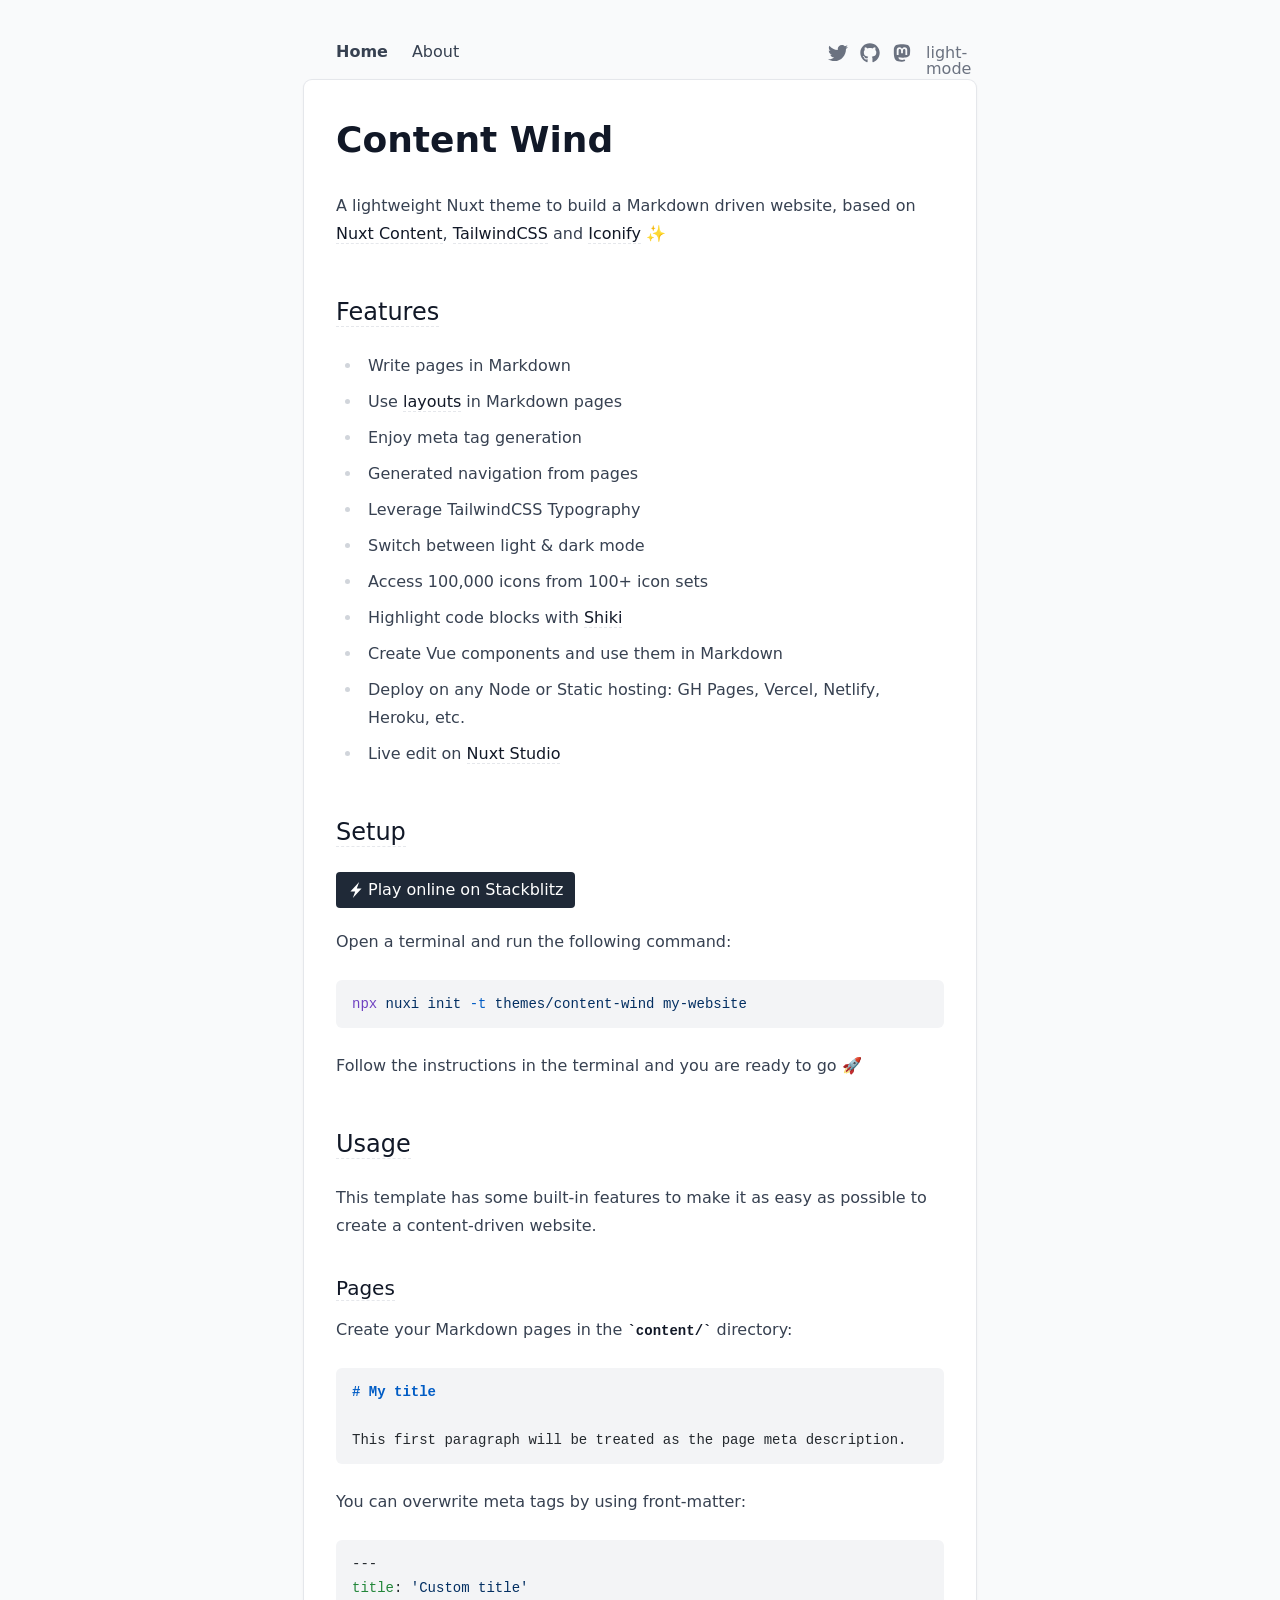
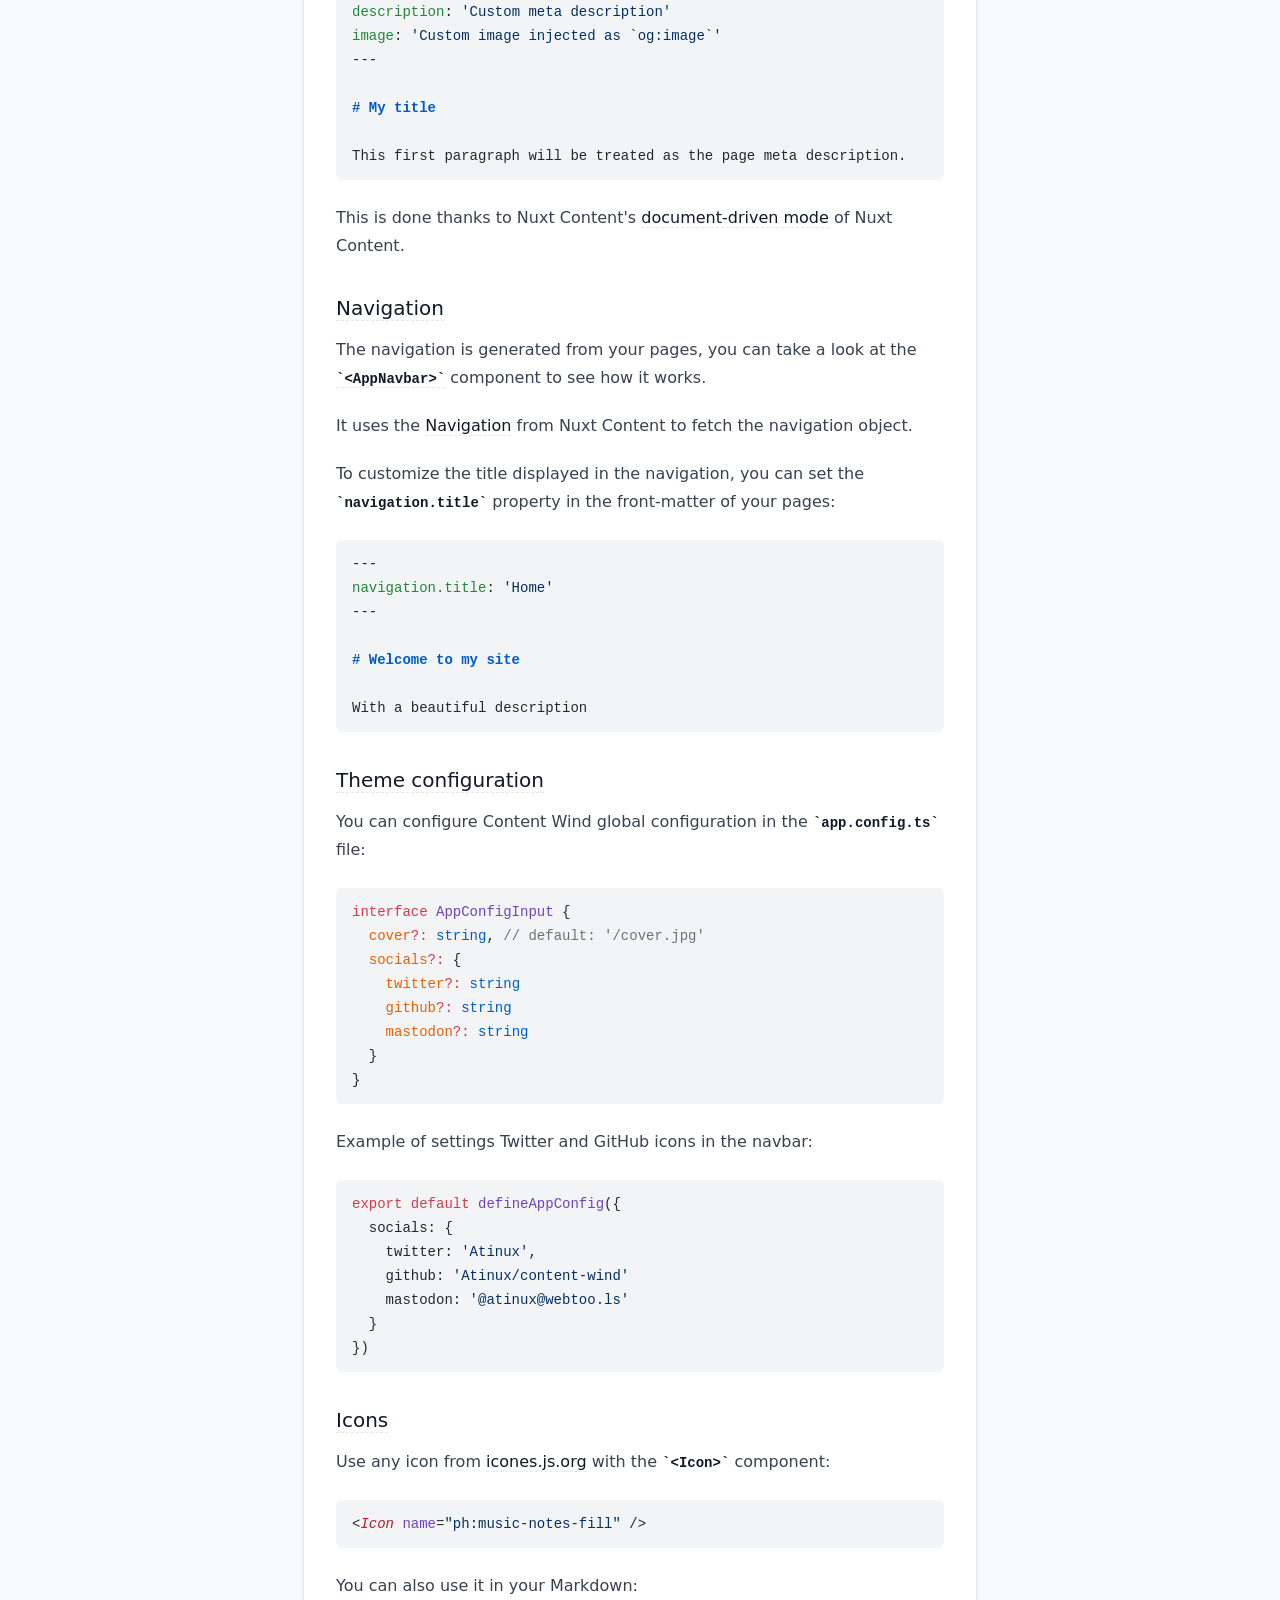
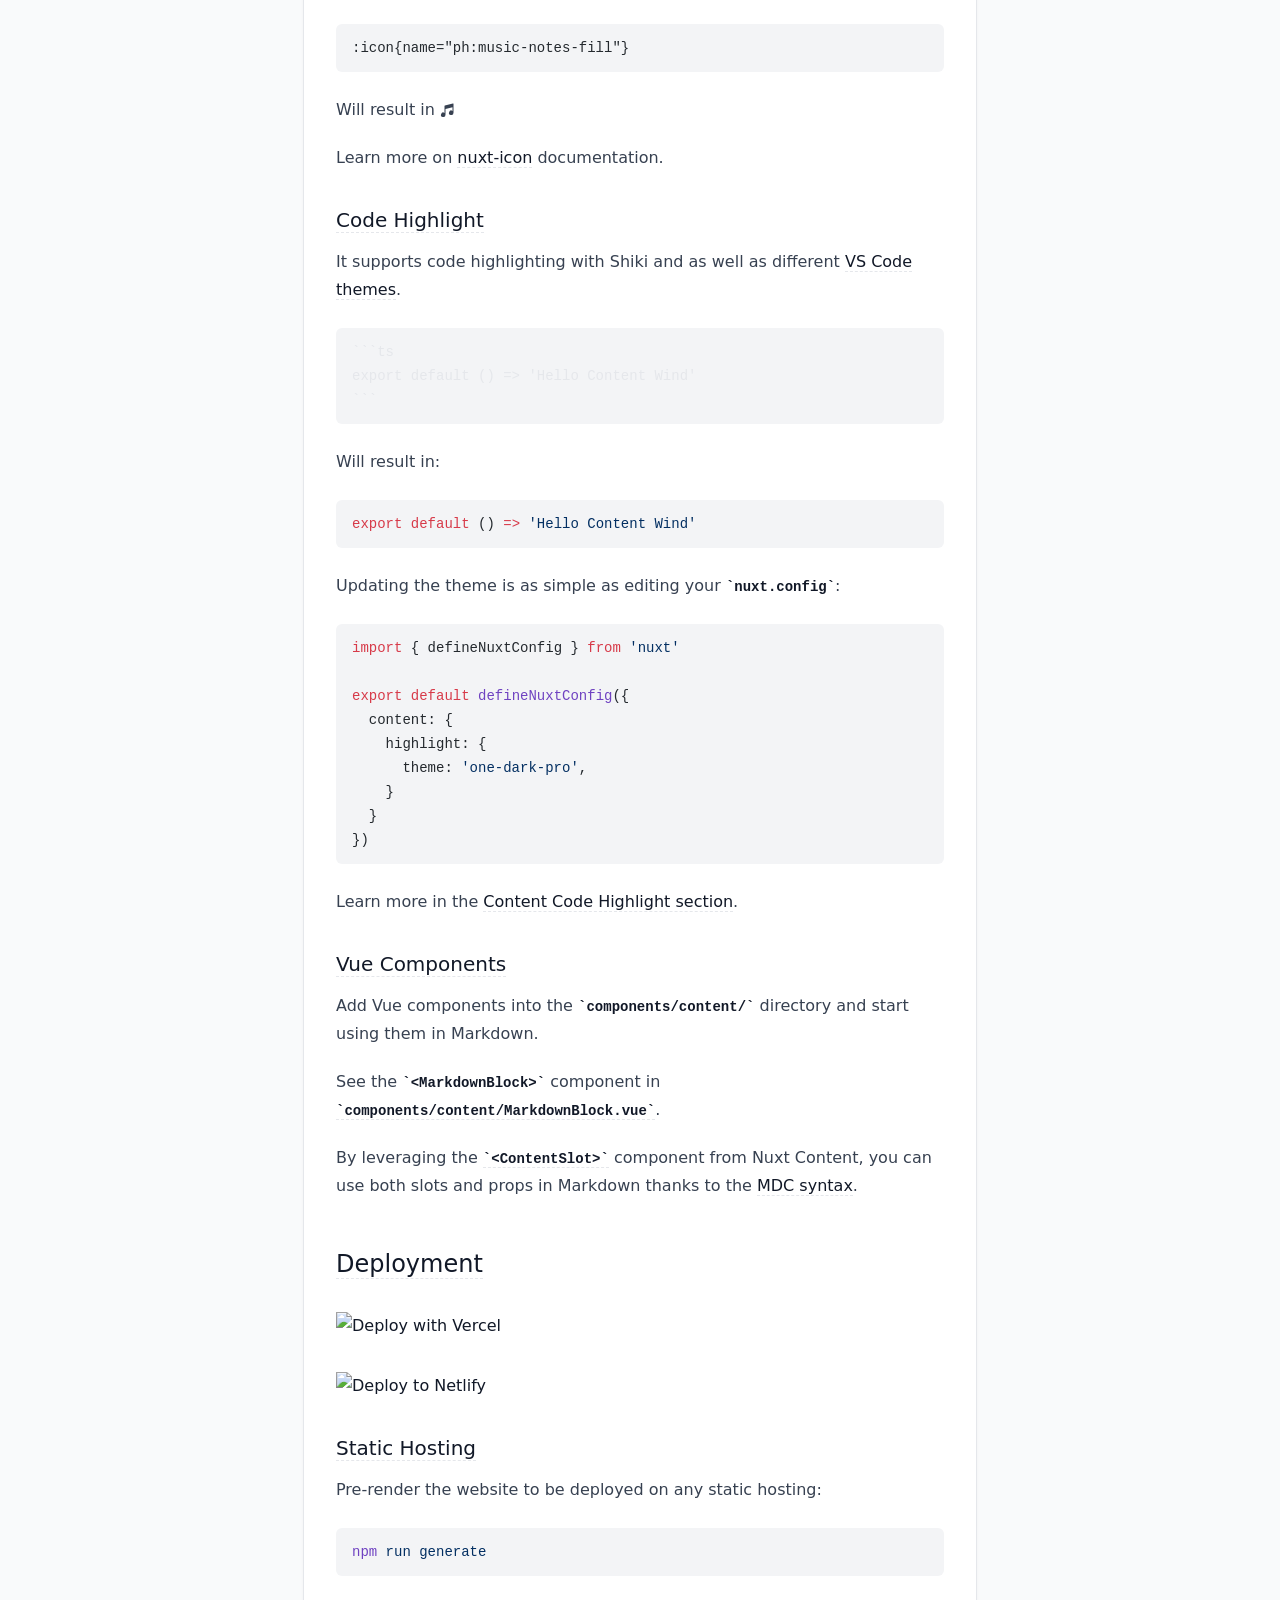
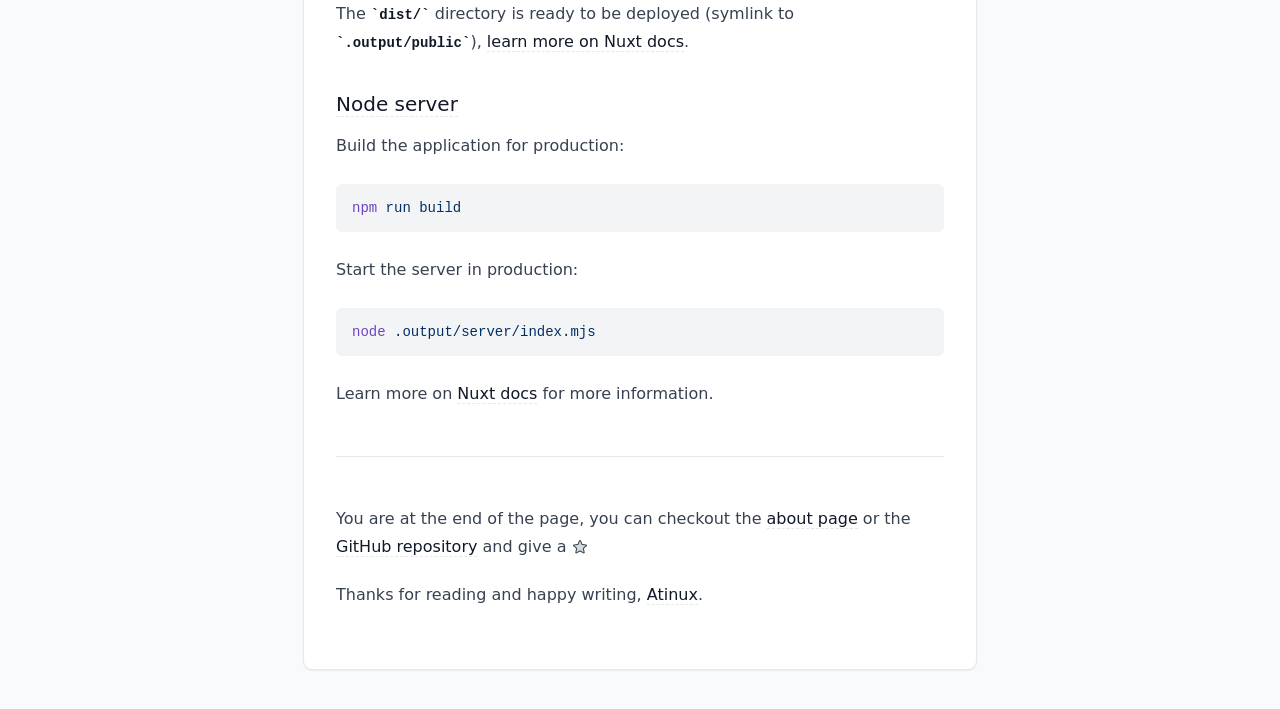
==== index.html @ 07743f7c "Deploying to gh-pages from @ mzimta/content-wind@20db0e6524c31b76c5acfc321d78d5eb9beff004 🚀" ====
<!DOCTYPE html>
<html  lang="en">
<head><meta charset="utf-8">
<meta name="viewport" content="width=device-width, initial-scale=1">
<title>Content Wind</title>
<meta content="/cover.jpg" property="og:image">
<meta name="twitter:card" content="summary_large_image">
<meta property="og:title" content="Content Wind">
<meta name="description" content="A lightweight Nuxt theme to build a Markdown driven website, based on Nuxt Content, TailwindCSS and Iconify ✨">
<meta property="og:description" content="A lightweight Nuxt theme to build a Markdown driven website, based on Nuxt Content, TailwindCSS and Iconify ✨">
<link rel="preload" as="fetch" crossorigin="anonymous" href="/_payload.json">
<style>pre code .line{display:block;min-height:1rem}</style>
<style>/*! tailwindcss v3.3.5 | MIT License | https://tailwindcss.com*/*,:after,:before{border:0 solid #e5e7eb;box-sizing:border-box}:after,:before{--tw-content:""}html{-webkit-text-size-adjust:100%;font-feature-settings:normal;font-family:ui-sans-serif,system-ui,-apple-system,BlinkMacSystemFont,Segoe UI,Roboto,Helvetica Neue,Arial,Noto Sans,sans-serif,Apple Color Emoji,Segoe UI Emoji,Segoe UI Symbol,Noto Color Emoji;font-variation-settings:normal;line-height:1.5;tab-size:4}body{line-height:inherit;margin:0}hr{border-top-width:1px;color:inherit;height:0}abbr:where([title]){-webkit-text-decoration:underline dotted;text-decoration:underline dotted}h1,h2,h3,h4,h5,h6{font-size:inherit;font-weight:inherit}a{color:inherit;text-decoration:inherit}b,strong{font-weight:bolder}code,kbd,pre,samp{font-family:ui-monospace,SFMono-Regular,Menlo,Monaco,Consolas,Liberation Mono,Courier New,monospace;font-size:1em}small{font-size:80%}sub,sup{font-size:75%;line-height:0;position:relative;vertical-align:baseline}sub{bottom:-.25em}sup{top:-.5em}table{border-collapse:collapse;border-color:inherit;text-indent:0}button,input,optgroup,select,textarea{font-feature-settings:inherit;color:inherit;font-family:inherit;font-size:100%;font-variation-settings:inherit;font-weight:inherit;line-height:inherit;margin:0;padding:0}button,select{text-transform:none}[type=button],[type=reset],[type=submit],button{-webkit-appearance:button;background-color:transparent;background-image:none}:-moz-focusring{outline:auto}:-moz-ui-invalid{box-shadow:none}progress{vertical-align:baseline}::-webkit-inner-spin-button,::-webkit-outer-spin-button{height:auto}[type=search]{-webkit-appearance:textfield;outline-offset:-2px}::-webkit-search-decoration{-webkit-appearance:none}::-webkit-file-upload-button{-webkit-appearance:button;font:inherit}summary{display:list-item}blockquote,dd,dl,figure,h1,h2,h3,h4,h5,h6,hr,p,pre{margin:0}fieldset{margin:0}fieldset,legend{padding:0}menu,ol,ul{list-style:none;margin:0;padding:0}dialog{padding:0}textarea{resize:vertical}input::placeholder,textarea::placeholder{color:#9ca3af;opacity:1}[role=button],button{cursor:pointer}:disabled{cursor:default}audio,canvas,embed,iframe,img,object,svg,video{display:block;vertical-align:middle}img,video{height:auto;max-width:100%}[hidden]{display:none}*,:after,:before{--tw-border-spacing-x:0;--tw-border-spacing-y:0;--tw-translate-x:0;--tw-translate-y:0;--tw-rotate:0;--tw-skew-x:0;--tw-skew-y:0;--tw-scale-x:1;--tw-scale-y:1;--tw-pan-x: ;--tw-pan-y: ;--tw-pinch-zoom: ;--tw-scroll-snap-strictness:proximity;--tw-gradient-from-position: ;--tw-gradient-via-position: ;--tw-gradient-to-position: ;--tw-ordinal: ;--tw-slashed-zero: ;--tw-numeric-figure: ;--tw-numeric-spacing: ;--tw-numeric-fraction: ;--tw-ring-inset: ;--tw-ring-offset-width:0px;--tw-ring-offset-color:#fff;--tw-ring-color:rgba(59,130,246,.5);--tw-ring-offset-shadow:0 0 #0000;--tw-ring-shadow:0 0 #0000;--tw-shadow:0 0 #0000;--tw-shadow-colored:0 0 #0000;--tw-blur: ;--tw-brightness: ;--tw-contrast: ;--tw-grayscale: ;--tw-hue-rotate: ;--tw-invert: ;--tw-saturate: ;--tw-sepia: ;--tw-drop-shadow: ;--tw-backdrop-blur: ;--tw-backdrop-brightness: ;--tw-backdrop-contrast: ;--tw-backdrop-grayscale: ;--tw-backdrop-hue-rotate: ;--tw-backdrop-invert: ;--tw-backdrop-opacity: ;--tw-backdrop-saturate: ;--tw-backdrop-sepia: }::backdrop{--tw-border-spacing-x:0;--tw-border-spacing-y:0;--tw-translate-x:0;--tw-translate-y:0;--tw-rotate:0;--tw-skew-x:0;--tw-skew-y:0;--tw-scale-x:1;--tw-scale-y:1;--tw-pan-x: ;--tw-pan-y: ;--tw-pinch-zoom: ;--tw-scroll-snap-strictness:proximity;--tw-gradient-from-position: ;--tw-gradient-via-position: ;--tw-gradient-to-position: ;--tw-ordinal: ;--tw-slashed-zero: ;--tw-numeric-figure: ;--tw-numeric-spacing: ;--tw-numeric-fraction: ;--tw-ring-inset: ;--tw-ring-offset-width:0px;--tw-ring-offset-color:#fff;--tw-ring-color:rgba(59,130,246,.5);--tw-ring-offset-shadow:0 0 #0000;--tw-ring-shadow:0 0 #0000;--tw-shadow:0 0 #0000;--tw-shadow-colored:0 0 #0000;--tw-blur: ;--tw-brightness: ;--tw-contrast: ;--tw-grayscale: ;--tw-hue-rotate: ;--tw-invert: ;--tw-saturate: ;--tw-sepia: ;--tw-drop-shadow: ;--tw-backdrop-blur: ;--tw-backdrop-brightness: ;--tw-backdrop-contrast: ;--tw-backdrop-grayscale: ;--tw-backdrop-hue-rotate: ;--tw-backdrop-invert: ;--tw-backdrop-opacity: ;--tw-backdrop-saturate: ;--tw-backdrop-sepia: }.prose{color:var(--tw-prose-body);max-width:65ch}.prose :where(p):not(:where([class~=not-prose],[class~=not-prose] *)){margin-bottom:1.25em;margin-top:1.25em}.prose :where([class~=lead]):not(:where([class~=not-prose],[class~=not-prose] *)){color:var(--tw-prose-lead);font-size:1.25em;line-height:1.6;margin-bottom:1.2em;margin-top:1.2em}.prose :where(a):not(:where([class~=not-prose],[class~=not-prose] *)){color:var(--tw-prose-links);font-weight:500;text-decoration:underline}.prose :where(strong):not(:where([class~=not-prose],[class~=not-prose] *)){color:var(--tw-prose-bold);font-weight:600}.prose :where(a strong):not(:where([class~=not-prose],[class~=not-prose] *)){color:inherit}.prose :where(blockquote strong):not(:where([class~=not-prose],[class~=not-prose] *)){color:inherit}.prose :where(thead th strong):not(:where([class~=not-prose],[class~=not-prose] *)){color:inherit}.prose :where(ol):not(:where([class~=not-prose],[class~=not-prose] *)){list-style-type:decimal;margin-bottom:1.25em;margin-top:1.25em;padding-left:1.625em}.prose :where(ol[type=A]):not(:where([class~=not-prose],[class~=not-prose] *)){list-style-type:upper-alpha}.prose :where(ol[type=a]):not(:where([class~=not-prose],[class~=not-prose] *)){list-style-type:lower-alpha}.prose :where(ol[type=A s]):not(:where([class~=not-prose],[class~=not-prose] *)){list-style-type:upper-alpha}.prose :where(ol[type=a s]):not(:where([class~=not-prose],[class~=not-prose] *)){list-style-type:lower-alpha}.prose :where(ol[type=I]):not(:where([class~=not-prose],[class~=not-prose] *)){list-style-type:upper-roman}.prose :where(ol[type=i]):not(:where([class~=not-prose],[class~=not-prose] *)){list-style-type:lower-roman}.prose :where(ol[type=I s]):not(:where([class~=not-prose],[class~=not-prose] *)){list-style-type:upper-roman}.prose :where(ol[type=i s]):not(:where([class~=not-prose],[class~=not-prose] *)){list-style-type:lower-roman}.prose :where(ol[type="1"]):not(:where([class~=not-prose],[class~=not-prose] *)){list-style-type:decimal}.prose :where(ul):not(:where([class~=not-prose],[class~=not-prose] *)){list-style-type:disc;margin-bottom:1.25em;margin-top:1.25em;padding-left:1.625em}.prose :where(ol>li):not(:where([class~=not-prose],[class~=not-prose] *))::marker{color:var(--tw-prose-counters);font-weight:400}.prose :where(ul>li):not(:where([class~=not-prose],[class~=not-prose] *))::marker{color:var(--tw-prose-bullets)}.prose :where(dt):not(:where([class~=not-prose],[class~=not-prose] *)){color:var(--tw-prose-headings);font-weight:600;margin-top:1.25em}.prose :where(hr):not(:where([class~=not-prose],[class~=not-prose] *)){border-color:var(--tw-prose-hr);border-top-width:1px;margin-bottom:3em;margin-top:3em}.prose :where(blockquote):not(:where([class~=not-prose],[class~=not-prose] *)){border-left-color:var(--tw-prose-quote-borders);border-left-width:.25rem;color:var(--tw-prose-quotes);font-style:italic;font-weight:500;margin-bottom:1.6em;margin-top:1.6em;padding-left:1em;quotes:"\201C""\201D""\2018""\2019"}.prose :where(blockquote p:first-of-type):not(:where([class~=not-prose],[class~=not-prose] *)):before{content:open-quote}.prose :where(blockquote p:last-of-type):not(:where([class~=not-prose],[class~=not-prose] *)):after{content:close-quote}.prose :where(h1):not(:where([class~=not-prose],[class~=not-prose] *)){color:var(--tw-prose-headings);font-size:2.25em;font-weight:800;line-height:1.1111111;margin-bottom:.8888889em;margin-top:0}.prose :where(h1 strong):not(:where([class~=not-prose],[class~=not-prose] *)){color:inherit;font-weight:900}.prose :where(h2):not(:where([class~=not-prose],[class~=not-prose] *)){color:var(--tw-prose-headings);font-size:1.5em;font-weight:700;line-height:1.3333333;margin-bottom:1em;margin-top:2em}.prose :where(h2 strong):not(:where([class~=not-prose],[class~=not-prose] *)){color:inherit;font-weight:800}.prose :where(h3):not(:where([class~=not-prose],[class~=not-prose] *)){color:var(--tw-prose-headings);font-size:1.25em;font-weight:600;line-height:1.6;margin-bottom:.6em;margin-top:1.6em}.prose :where(h3 strong):not(:where([class~=not-prose],[class~=not-prose] *)){color:inherit;font-weight:700}.prose :where(h4):not(:where([class~=not-prose],[class~=not-prose] *)){color:var(--tw-prose-headings);font-weight:600;line-height:1.5;margin-bottom:.5em;margin-top:1.5em}.prose :where(h4 strong):not(:where([class~=not-prose],[class~=not-prose] *)){color:inherit;font-weight:700}.prose :where(img):not(:where([class~=not-prose],[class~=not-prose] *)){margin-bottom:2em;margin-top:2em}.prose :where(picture):not(:where([class~=not-prose],[class~=not-prose] *)){display:block;margin-bottom:2em;margin-top:2em}.prose :where(kbd):not(:where([class~=not-prose],[class~=not-prose] *)){border-radius:.3125rem;box-shadow:0 0 0 1px rgb(var(--tw-prose-kbd-shadows)/10%),0 3px 0 rgb(var(--tw-prose-kbd-shadows)/10%);color:var(--tw-prose-kbd);font-family:inherit;font-size:.875em;font-weight:500;padding:.1875em .375em}.prose :where(code):not(:where([class~=not-prose],[class~=not-prose] *)){color:var(--tw-prose-code);font-size:.875em;font-weight:600}.prose :where(code):not(:where([class~=not-prose],[class~=not-prose] *)):before{content:"`"}.prose :where(code):not(:where([class~=not-prose],[class~=not-prose] *)):after{content:"`"}.prose :where(a code):not(:where([class~=not-prose],[class~=not-prose] *)){color:inherit}.prose :where(h1 code):not(:where([class~=not-prose],[class~=not-prose] *)){color:inherit}.prose :where(h2 code):not(:where([class~=not-prose],[class~=not-prose] *)){color:inherit;font-size:.875em}.prose :where(h3 code):not(:where([class~=not-prose],[class~=not-prose] *)){color:inherit;font-size:.9em}.prose :where(h4 code):not(:where([class~=not-prose],[class~=not-prose] *)){color:inherit}.prose :where(blockquote code):not(:where([class~=not-prose],[class~=not-prose] *)){color:inherit}.prose :where(thead th code):not(:where([class~=not-prose],[class~=not-prose] *)){color:inherit}.prose :where(pre):not(:where([class~=not-prose],[class~=not-prose] *)){background-color:var(--tw-prose-pre-bg);border-radius:.375rem;color:var(--tw-prose-pre-code);font-size:.875em;font-weight:400;line-height:1.7142857;margin-bottom:1.7142857em;margin-top:1.7142857em;overflow-x:auto;padding:.8571429em 1.1428571em}.prose :where(pre code):not(:where([class~=not-prose],[class~=not-prose] *)){background-color:transparent;border-radius:0;border-width:0;color:inherit;font-family:inherit;font-size:inherit;font-weight:inherit;line-height:inherit;padding:0}.prose :where(pre code):not(:where([class~=not-prose],[class~=not-prose] *)):before{content:none}.prose :where(pre code):not(:where([class~=not-prose],[class~=not-prose] *)):after{content:none}.prose :where(table):not(:where([class~=not-prose],[class~=not-prose] *)){font-size:.875em;line-height:1.7142857;margin-bottom:2em;margin-top:2em;table-layout:auto;text-align:left;width:100%}.prose :where(thead):not(:where([class~=not-prose],[class~=not-prose] *)){border-bottom-color:var(--tw-prose-th-borders);border-bottom-width:1px}.prose :where(thead th):not(:where([class~=not-prose],[class~=not-prose] *)){color:var(--tw-prose-headings);font-weight:600;padding-bottom:.5714286em;padding-left:.5714286em;padding-right:.5714286em;vertical-align:bottom}.prose :where(tbody tr):not(:where([class~=not-prose],[class~=not-prose] *)){border-bottom-color:var(--tw-prose-td-borders);border-bottom-width:1px}.prose :where(tbody tr:last-child):not(:where([class~=not-prose],[class~=not-prose] *)){border-bottom-width:0}.prose :where(tbody td):not(:where([class~=not-prose],[class~=not-prose] *)){vertical-align:baseline}.prose :where(tfoot):not(:where([class~=not-prose],[class~=not-prose] *)){border-top-color:var(--tw-prose-th-borders);border-top-width:1px}.prose :where(tfoot td):not(:where([class~=not-prose],[class~=not-prose] *)){vertical-align:top}.prose :where(figure>*):not(:where([class~=not-prose],[class~=not-prose] *)){margin-bottom:0;margin-top:0}.prose :where(figcaption):not(:where([class~=not-prose],[class~=not-prose] *)){color:var(--tw-prose-captions);font-size:.875em;line-height:1.4285714;margin-top:.8571429em}.prose{--tw-prose-body:#374151;--tw-prose-headings:#111827;--tw-prose-lead:#4b5563;--tw-prose-links:#111827;--tw-prose-bold:#111827;--tw-prose-counters:#6b7280;--tw-prose-bullets:#d1d5db;--tw-prose-hr:#e5e7eb;--tw-prose-quotes:#111827;--tw-prose-quote-borders:#e5e7eb;--tw-prose-captions:#6b7280;--tw-prose-kbd:#111827;--tw-prose-kbd-shadows:17 24 39;--tw-prose-code:#111827;--tw-prose-pre-code:#e5e7eb;--tw-prose-pre-bg:#1f2937;--tw-prose-th-borders:#d1d5db;--tw-prose-td-borders:#e5e7eb;--tw-prose-invert-body:#d1d5db;--tw-prose-invert-headings:#fff;--tw-prose-invert-lead:#9ca3af;--tw-prose-invert-links:#fff;--tw-prose-invert-bold:#fff;--tw-prose-invert-counters:#9ca3af;--tw-prose-invert-bullets:#4b5563;--tw-prose-invert-hr:#374151;--tw-prose-invert-quotes:#f3f4f6;--tw-prose-invert-quote-borders:#374151;--tw-prose-invert-captions:#9ca3af;--tw-prose-invert-kbd:#fff;--tw-prose-invert-kbd-shadows:255 255 255;--tw-prose-invert-code:#fff;--tw-prose-invert-pre-code:#d1d5db;--tw-prose-invert-pre-bg:rgba(0,0,0,.5);--tw-prose-invert-th-borders:#4b5563;--tw-prose-invert-td-borders:#374151;font-size:1rem;line-height:1.75}.prose :where(picture>img):not(:where([class~=not-prose],[class~=not-prose] *)){margin-bottom:0;margin-top:0}.prose :where(video):not(:where([class~=not-prose],[class~=not-prose] *)){margin-bottom:2em;margin-top:2em}.prose :where(li):not(:where([class~=not-prose],[class~=not-prose] *)){margin-bottom:.5em;margin-top:.5em}.prose :where(ol>li):not(:where([class~=not-prose],[class~=not-prose] *)){padding-left:.375em}.prose :where(ul>li):not(:where([class~=not-prose],[class~=not-prose] *)){padding-left:.375em}.prose :where(.prose>ul>li p):not(:where([class~=not-prose],[class~=not-prose] *)){margin-bottom:.75em;margin-top:.75em}.prose :where(.prose>ul>li>:first-child):not(:where([class~=not-prose],[class~=not-prose] *)){margin-top:1.25em}.prose :where(.prose>ul>li>:last-child):not(:where([class~=not-prose],[class~=not-prose] *)){margin-bottom:1.25em}.prose :where(.prose>ol>li>:first-child):not(:where([class~=not-prose],[class~=not-prose] *)){margin-top:1.25em}.prose :where(.prose>ol>li>:last-child):not(:where([class~=not-prose],[class~=not-prose] *)){margin-bottom:1.25em}.prose :where(ul ul,ul ol,ol ul,ol ol):not(:where([class~=not-prose],[class~=not-prose] *)){margin-bottom:.75em;margin-top:.75em}.prose :where(dl):not(:where([class~=not-prose],[class~=not-prose] *)){margin-bottom:1.25em;margin-top:1.25em}.prose :where(dd):not(:where([class~=not-prose],[class~=not-prose] *)){margin-top:.5em;padding-left:1.625em}.prose :where(hr+*):not(:where([class~=not-prose],[class~=not-prose] *)){margin-top:0}.prose :where(h2+*):not(:where([class~=not-prose],[class~=not-prose] *)){margin-top:0}.prose :where(h3+*):not(:where([class~=not-prose],[class~=not-prose] *)){margin-top:0}.prose :where(h4+*):not(:where([class~=not-prose],[class~=not-prose] *)){margin-top:0}.prose :where(thead th:first-child):not(:where([class~=not-prose],[class~=not-prose] *)){padding-left:0}.prose :where(thead th:last-child):not(:where([class~=not-prose],[class~=not-prose] *)){padding-right:0}.prose :where(tbody td,tfoot td):not(:where([class~=not-prose],[class~=not-prose] *)){padding:.5714286em}.prose :where(tbody td:first-child,tfoot td:first-child):not(:where([class~=not-prose],[class~=not-prose] *)){padding-left:0}.prose :where(tbody td:last-child,tfoot td:last-child):not(:where([class~=not-prose],[class~=not-prose] *)){padding-right:0}.prose :where(figure):not(:where([class~=not-prose],[class~=not-prose] *)){margin-bottom:2em;margin-top:2em}.prose :where(.prose>:first-child):not(:where([class~=not-prose],[class~=not-prose] *)){margin-top:0}.prose :where(.prose>:last-child):not(:where([class~=not-prose],[class~=not-prose] *)){margin-bottom:0}.sr-only{clip:rect(0,0,0,0);border-width:0;height:1px;margin:-1px;overflow:hidden;padding:0;position:absolute;white-space:nowrap;width:1px}.static{position:static}.m-auto{margin:auto}.mx-auto{margin-left:auto;margin-right:auto}.mr-6{margin-right:1.5rem}.block{display:block}.inline-block{display:inline-block}.flex{display:flex}.inline-flex{display:inline-flex}.h-4{height:1rem}.h-5{height:1.25rem}.w-4{width:1rem}.w-5{width:1.25rem}.max-w-2xl{max-width:42rem}.max-w-full{max-width:100%}.max-w-none{max-width:none}.items-center{align-items:center}.justify-between{justify-content:space-between}.gap-1{gap:.25rem}.space-x-3>:not([hidden])~:not([hidden]){--tw-space-x-reverse:0;margin-left:.75rem;margin-left:calc(.75rem*(1 - var(--tw-space-x-reverse)));margin-right:0;margin-right:calc(.75rem*var(--tw-space-x-reverse))}.overflow-x-auto{overflow-x:auto}.rounded{border-radius:.25rem}.bg-gray-50{--tw-bg-opacity:1;background-color:#f9fafb;background-color:rgb(249 250 251/var(--tw-bg-opacity))}.bg-gray-800{--tw-bg-opacity:1;background-color:#1f2937;background-color:rgb(31 41 55/var(--tw-bg-opacity))}.bg-white{--tw-bg-opacity:1;background-color:#fff;background-color:rgb(255 255 255/var(--tw-bg-opacity))}.px-3{padding-left:.75rem;padding-right:.75rem}.px-4{padding-left:1rem;padding-right:1rem}.py-1{padding-bottom:.25rem;padding-top:.25rem}.py-10{padding-bottom:2.5rem;padding-top:2.5rem}.py-4{padding-bottom:1rem;padding-top:1rem}.text-2xl{font-size:1.5rem;line-height:2rem}.font-bold{font-weight:700}.text-black{--tw-text-opacity:1;color:#000;color:rgb(0 0 0/var(--tw-text-opacity))}.text-gray-500{--tw-text-opacity:1;color:#6b7280;color:rgb(107 114 128/var(--tw-text-opacity))}.text-gray-700{--tw-text-opacity:1;color:#374151;color:rgb(55 65 81/var(--tw-text-opacity))}.text-white{--tw-text-opacity:1;color:#fff;color:rgb(255 255 255/var(--tw-text-opacity))}.no-underline{text-decoration-line:none}.ring-1{--tw-ring-offset-shadow:var(--tw-ring-inset) 0 0 0 var(--tw-ring-offset-width) var(--tw-ring-offset-color);--tw-ring-shadow:var(--tw-ring-inset) 0 0 0 calc(1px + var(--tw-ring-offset-width)) var(--tw-ring-color);box-shadow:var(--tw-ring-inset) 0 0 0 var(--tw-ring-offset-width) var(--tw-ring-offset-color),var(--tw-ring-inset) 0 0 0 calc(1px + var(--tw-ring-offset-width)) var(--tw-ring-color),0 0 #0000;box-shadow:var(--tw-ring-offset-shadow),var(--tw-ring-shadow),var(--tw-shadow,0 0 #0000)}.ring-gray-200{--tw-ring-opacity:1;--tw-ring-color:rgb(229 231 235/var(--tw-ring-opacity))}.transition{transition-duration:.15s;transition-property:color,background-color,border-color,text-decoration-color,fill,stroke,opacity,box-shadow,transform,filter,-webkit-backdrop-filter;transition-property:color,background-color,border-color,text-decoration-color,fill,stroke,opacity,box-shadow,transform,filter,backdrop-filter;transition-property:color,background-color,border-color,text-decoration-color,fill,stroke,opacity,box-shadow,transform,filter,backdrop-filter,-webkit-backdrop-filter;transition-timing-function:cubic-bezier(.4,0,.2,1)}:is(.dark .dark\:prose-invert){--tw-prose-body:var(--tw-prose-invert-body);--tw-prose-headings:var(--tw-prose-invert-headings);--tw-prose-lead:var(--tw-prose-invert-lead);--tw-prose-links:var(--tw-prose-invert-links);--tw-prose-bold:var(--tw-prose-invert-bold);--tw-prose-counters:var(--tw-prose-invert-counters);--tw-prose-bullets:var(--tw-prose-invert-bullets);--tw-prose-hr:var(--tw-prose-invert-hr);--tw-prose-quotes:var(--tw-prose-invert-quotes);--tw-prose-quote-borders:var(--tw-prose-invert-quote-borders);--tw-prose-captions:var(--tw-prose-invert-captions);--tw-prose-kbd:var(--tw-prose-invert-kbd);--tw-prose-kbd-shadows:var(--tw-prose-invert-kbd-shadows);--tw-prose-code:var(--tw-prose-invert-code);--tw-prose-pre-code:var(--tw-prose-invert-pre-code);--tw-prose-pre-bg:var(--tw-prose-invert-pre-bg);--tw-prose-th-borders:var(--tw-prose-invert-th-borders);--tw-prose-td-borders:var(--tw-prose-invert-td-borders)}.hover\:text-gray-700:hover{--tw-text-opacity:1;color:#374151;color:rgb(55 65 81/var(--tw-text-opacity))}.prose-a\:border-b :is(:where(a):not(:where([class~=not-prose],[class~=not-prose] *))){border-bottom-width:1px}.prose-a\:border-dashed :is(:where(a):not(:where([class~=not-prose],[class~=not-prose] *))){border-style:dashed}.prose-a\:font-normal :is(:where(a):not(:where([class~=not-prose],[class~=not-prose] *))){font-weight:400}.prose-a\:no-underline :is(:where(a):not(:where([class~=not-prose],[class~=not-prose] *))){text-decoration-line:none}.hover\:prose-a\:border-solid :is(:where(a):not(:where([class~=not-prose],[class~=not-prose] *))):hover{border-style:solid}.hover\:prose-a\:border-primary-400 :is(:where(a):not(:where([class~=not-prose],[class~=not-prose] *))):hover{--tw-border-opacity:1;border-color:#34d399;border-color:rgb(52 211 153/var(--tw-border-opacity))}.hover\:prose-a\:text-primary-400 :is(:where(a):not(:where([class~=not-prose],[class~=not-prose] *))):hover{--tw-text-opacity:1;color:#34d399;color:rgb(52 211 153/var(--tw-text-opacity))}.prose-pre\:bg-gray-100 :is(:where(pre):not(:where([class~=not-prose],[class~=not-prose] *))){--tw-bg-opacity:1;background-color:#f3f4f6;background-color:rgb(243 244 246/var(--tw-bg-opacity))}:is(.dark .dark\:bg-gray-200){--tw-bg-opacity:1;background-color:#e5e7eb;background-color:rgb(229 231 235/var(--tw-bg-opacity))}:is(.dark .dark\:bg-gray-800){--tw-bg-opacity:1;background-color:#1f2937;background-color:rgb(31 41 55/var(--tw-bg-opacity))}:is(.dark .dark\:bg-gray-900){--tw-bg-opacity:1;background-color:#111827;background-color:rgb(17 24 39/var(--tw-bg-opacity))}:is(.dark .dark\:text-gray-100){--tw-text-opacity:1;color:#f3f4f6;color:rgb(243 244 246/var(--tw-text-opacity))}:is(.dark .dark\:text-gray-200){--tw-text-opacity:1;color:#e5e7eb;color:rgb(229 231 235/var(--tw-text-opacity))}:is(.dark .dark\:text-gray-950){--tw-text-opacity:1;color:#030712;color:rgb(3 7 18/var(--tw-text-opacity))}:is(.dark .dark\:ring-gray-700){--tw-ring-opacity:1;--tw-ring-color:rgb(55 65 81/var(--tw-ring-opacity))}:is(.dark .dark\:hover\:text-gray-300:hover){--tw-text-opacity:1;color:#d1d5db;color:rgb(209 213 219/var(--tw-text-opacity))}:is(.dark .dark\:prose-pre\:bg-gray-900 :is(:where(pre):not(:where([class~=not-prose],[class~=not-prose] *)))){--tw-bg-opacity:1;background-color:#111827;background-color:rgb(17 24 39/var(--tw-bg-opacity))}@media (min-width:640px){.sm\:rounded{border-radius:.25rem}.sm\:rounded-lg{border-radius:.5rem}.sm\:px-8{padding-left:2rem;padding-right:2rem}.sm\:pb-10{padding-bottom:2.5rem}.sm\:pt-6{padding-top:1.5rem}.sm\:shadow{--tw-shadow:0 1px 3px 0 rgba(0,0,0,.1),0 1px 2px -1px rgba(0,0,0,.1);--tw-shadow-colored:0 1px 3px 0 var(--tw-shadow-color),0 1px 2px -1px var(--tw-shadow-color);box-shadow:0 0 #0000,0 0 #0000,0 1px 3px 0 rgba(0,0,0,.1),0 1px 2px -1px rgba(0,0,0,.1);box-shadow:var(--tw-ring-offset-shadow,0 0 #0000),var(--tw-ring-shadow,0 0 #0000),var(--tw-shadow)}}</style>
<style>.icon[data-v-d60c7640]{display:inline-block;vertical-align:middle}</style>
<style>body{--tw-bg-opacity:1;--tw-text-opacity:1;background-color:#f9fafb;background-color:rgb(249 250 251/var(--tw-bg-opacity));color:#000;color:rgb(0 0 0/var(--tw-text-opacity))}:is(.dark body){--tw-bg-opacity:1;--tw-text-opacity:1;background-color:#111827;background-color:rgb(17 24 39/var(--tw-bg-opacity));color:#fff;color:rgb(255 255 255/var(--tw-text-opacity))}</style>
<link rel="stylesheet" href="/_nuxt/entry.7a1672c4.css">
<link rel="stylesheet" href="/_nuxt/ProsePre.e63e49c6.css">
<link rel="modulepreload" as="script" crossorigin href="/_nuxt/entry.aba8a876.js">
<link rel="modulepreload" as="script" crossorigin href="/_nuxt/document-driven.afdb595a.js">
<link rel="modulepreload" as="script" crossorigin href="/_nuxt/DocumentDrivenEmpty.f1632aa5.js">
<link rel="modulepreload" as="script" crossorigin href="/_nuxt/ContentRenderer.7e09a5c5.js">
<link rel="modulepreload" as="script" crossorigin href="/_nuxt/ContentRendererMarkdown.vue.a5721e4e.js">
<link rel="modulepreload" as="script" crossorigin href="/_nuxt/DocumentDrivenNotFound.b706bc84.js">
<link rel="modulepreload" as="script" crossorigin href="/_nuxt/head.da2f12df.js">
<link rel="modulepreload" as="script" crossorigin href="/_nuxt/default.cc0de9f7.js">
<link rel="modulepreload" as="script" crossorigin href="/_nuxt/ContentRendererMarkdown.57344f65.js">
<link rel="modulepreload" as="script" crossorigin href="/_nuxt/ProseH1.0c440958.js">
<link rel="modulepreload" as="script" crossorigin href="/_nuxt/ProseP.1b01dc45.js">
<link rel="modulepreload" as="script" crossorigin href="/_nuxt/ProseA.d3bffa8e.js">
<link rel="modulepreload" as="script" crossorigin href="/_nuxt/ProseH2.211286a5.js">
<link rel="modulepreload" as="script" crossorigin href="/_nuxt/ProseUl.f521a3a0.js">
<link rel="modulepreload" as="script" crossorigin href="/_nuxt/ProseLi.3a1dceb2.js">
<link rel="modulepreload" as="script" crossorigin href="/_nuxt/ButtonLink.ea564ec1.js">
<link rel="modulepreload" as="script" crossorigin href="/_nuxt/slot.d5997538.js">
<link rel="modulepreload" as="script" crossorigin href="/_nuxt/node.e4a9c3bc.js">
<link rel="modulepreload" as="script" crossorigin href="/_nuxt/ProsePre.aaa180aa.js">
<link rel="modulepreload" as="script" crossorigin href="/_nuxt/ProseCode.vue.9f83d3b4.js">
<link rel="modulepreload" as="script" crossorigin href="/_nuxt/ProseCode.fca8a37b.js">
<link rel="modulepreload" as="script" crossorigin href="/_nuxt/ProseH3.66109af0.js">
<link rel="modulepreload" as="script" crossorigin href="/_nuxt/ProseCodeInline.3baa8e8a.js">
<link rel="modulepreload" as="script" crossorigin href="/_nuxt/MarkdownBlock.42d5430f.js">
<link rel="modulepreload" as="script" crossorigin href="/_nuxt/ProseImg.ed626434.js">
<link rel="modulepreload" as="script" crossorigin href="/_nuxt/ProseHr.29cf35e5.js">
<link rel="prefetch" as="script" crossorigin href="/_nuxt/full-width.c234699c.js">
<link rel="prefetch" as="script" crossorigin href="/_nuxt/client-db.6b231547.js">
<link rel="prefetch" as="style" href="/_nuxt/useStudio.21e76742.css">
<link rel="prefetch" as="script" crossorigin href="/_nuxt/useStudio.2304022f.js">
<link rel="prefetch" as="script" crossorigin href="/_nuxt/error-404.b00c61c4.js">
<link rel="prefetch" as="script" crossorigin href="/_nuxt/error-500.a5c7a6da.js">
<script type="module" src="/_nuxt/entry.aba8a876.js" crossorigin></script><script>"use strict";(()=>{const a=window,e=document.documentElement,m=["dark","light"],c=window&&window.localStorage&&window.localStorage.getItem&&window.localStorage.getItem("nuxt-color-mode")||"system";let n=c==="system"?d():c;const l=e.getAttribute("data-color-mode-forced");l&&(n=l),i(n),a["__NUXT_COLOR_MODE__"]={preference:c,value:n,getColorScheme:d,addColorScheme:i,removeColorScheme:f};function i(o){const t=""+o+"",s="";e.classList?e.classList.add(t):e.className+=" "+t,s&&e.setAttribute("data-"+s,o)}function f(o){const t=""+o+"",s="";e.classList?e.classList.remove(t):e.className=e.className.replace(new RegExp(t,"g"),""),s&&e.removeAttribute("data-"+s)}function r(o){return a.matchMedia("(prefers-color-scheme"+o+")")}function d(){if(a.matchMedia&&r("").media!=="not all"){for(const o of m)if(r(":"+o).matches)return o}return"light"}})();
</script></head>
<body ><div id="__nuxt"><div class="sm:pt-6 sm:pb-10"><!----><!----><!----><div class="nuxt-loading-indicator" style="position:fixed;top:0;right:0;left:0;pointer-events:none;width:auto;height:3px;opacity:0;background:repeating-linear-gradient(to right,#00dc82 0%,#34cdfe 50%,#0047e1 100%);background-size:Infinity% auto;transform:scaleX(0%);transform-origin:left;transition:transform 0.1s, height 0.4s, opacity 0.4s;z-index:999999;"></div><div class="flex justify-between max-w-2xl px-4 py-4 mx-auto sm:px-8"><div class="text-gray-700 dark:text-gray-200"><!--[--><a aria-current="page" href="/" class="font-bold router-link-exact-active mr-6">Home</a><a href="/about" class="mr-6">About</a><!--]--></div><div class="space-x-3 transition text-gray-500"><a href="https://twitter.com/Atinux" title="Twitter" class="dark:text-gray-100 hover:text-gray-700 dark:hover:text-gray-300"><svg xmlns="http://www.w3.org/2000/svg" xmlns:xlink="http://www.w3.org/1999/xlink" aria-hidden="true" role="img" class="icon w-5 h-5" style="" width="1em" height="1em" viewBox="0 0 512 512" data-v-d60c7640><path fill="currentColor" d="M459.37 151.716c.325 4.548.325 9.097.325 13.645c0 138.72-105.583 298.558-298.558 298.558c-59.452 0-114.68-17.219-161.137-47.106c8.447.974 16.568 1.299 25.34 1.299c49.055 0 94.213-16.568 130.274-44.832c-46.132-.975-84.792-31.188-98.112-72.772c6.498.974 12.995 1.624 19.818 1.624c9.421 0 18.843-1.3 27.614-3.573c-48.081-9.747-84.143-51.98-84.143-102.985v-1.299c13.969 7.797 30.214 12.67 47.431 13.319c-28.264-18.843-46.781-51.005-46.781-87.391c0-19.492 5.197-37.36 14.294-52.954c51.655 63.675 129.3 105.258 216.365 109.807c-1.624-7.797-2.599-15.918-2.599-24.04c0-57.828 46.782-104.934 104.934-104.934c30.213 0 57.502 12.67 76.67 33.137c23.715-4.548 46.456-13.32 66.599-25.34c-7.798 24.366-24.366 44.833-46.132 57.827c21.117-2.273 41.584-8.122 60.426-16.243c-14.292 20.791-32.161 39.308-52.628 54.253z"/></svg></a><a href="https://github.com/Atinux/content-wind" title="GitHub" class="dark:text-gray-100 hover:text-gray-700 dark:hover:text-gray-300"><svg xmlns="http://www.w3.org/2000/svg" xmlns:xlink="http://www.w3.org/1999/xlink" aria-hidden="true" role="img" class="icon w-5 h-5" style="" width="1em" height="1em" viewBox="0 0 496 512" data-v-d60c7640><path fill="currentColor" d="M165.9 397.4c0 2-2.3 3.6-5.2 3.6c-3.3.3-5.6-1.3-5.6-3.6c0-2 2.3-3.6 5.2-3.6c3-.3 5.6 1.3 5.6 3.6m-31.1-4.5c-.7 2 1.3 4.3 4.3 4.9c2.6 1 5.6 0 6.2-2s-1.3-4.3-4.3-5.2c-2.6-.7-5.5.3-6.2 2.3m44.2-1.7c-2.9.7-4.9 2.6-4.6 4.9c.3 2 2.9 3.3 5.9 2.6c2.9-.7 4.9-2.6 4.6-4.6c-.3-1.9-3-3.2-5.9-2.9M244.8 8C106.1 8 0 113.3 0 252c0 110.9 69.8 205.8 169.5 239.2c12.8 2.3 17.3-5.6 17.3-12.1c0-6.2-.3-40.4-.3-61.4c0 0-70 15-84.7-29.8c0 0-11.4-29.1-27.8-36.6c0 0-22.9-15.7 1.6-15.4c0 0 24.9 2 38.6 25.8c21.9 38.6 58.6 27.5 72.9 20.9c2.3-16 8.8-27.1 16-33.7c-55.9-6.2-112.3-14.3-112.3-110.5c0-27.5 7.6-41.3 23.6-58.9c-2.6-6.5-11.1-33.3 2.6-67.9c20.9-6.5 69 27 69 27c20-5.6 41.5-8.5 62.8-8.5s42.8 2.9 62.8 8.5c0 0 48.1-33.6 69-27c13.7 34.7 5.2 61.4 2.6 67.9c16 17.7 25.8 31.5 25.8 58.9c0 96.5-58.9 104.2-114.8 110.5c9.2 7.9 17 22.9 17 46.4c0 33.7-.3 75.4-.3 83.6c0 6.5 4.6 14.4 17.3 12.1C428.2 457.8 496 362.9 496 252C496 113.3 383.5 8 244.8 8M97.2 352.9c-1.3 1-1 3.3.7 5.2c1.6 1.6 3.9 2.3 5.2 1c1.3-1 1-3.3-.7-5.2c-1.6-1.6-3.9-2.3-5.2-1m-10.8-8.1c-.7 1.3.3 2.9 2.3 3.9c1.6 1 3.6.7 4.3-.7c.7-1.3-.3-2.9-2.3-3.9c-2-.6-3.6-.3-4.3.7m32.4 35.6c-1.6 1.3-1 4.3 1.3 6.2c2.3 2.3 5.2 2.6 6.5 1c1.3-1.3.7-4.3-1.3-6.2c-2.2-2.3-5.2-2.6-6.5-1m-11.4-14.7c-1.6 1-1.6 3.6 0 5.9c1.6 2.3 4.3 3.3 5.6 2.3c1.6-1.3 1.6-3.9 0-6.2c-1.4-2.3-4-3.3-5.6-2"/></svg></a><a href="https://elk.zone/@atinux@webtoo.ls" title="Mastodon" class="dark:text-gray-100 hover:text-gray-700 dark:hover:text-gray-300"><svg xmlns="http://www.w3.org/2000/svg" xmlns:xlink="http://www.w3.org/1999/xlink" aria-hidden="true" role="img" class="icon w-5 h-5" style="" width="1em" height="1em" viewBox="0 0 448 512" data-v-d60c7640><path fill="currentColor" d="M433 179.11c0-97.2-63.71-125.7-63.71-125.7c-62.52-28.7-228.56-28.4-290.48 0c0 0-63.72 28.5-63.72 125.7c0 115.7-6.6 259.4 105.63 289.1c40.51 10.7 75.32 13 103.33 11.4c50.81-2.8 79.32-18.1 79.32-18.1l-1.7-36.9s-36.31 11.4-77.12 10.1c-40.41-1.4-83-4.4-89.63-54a102.54 102.54 0 0 1-.9-13.9c85.63 20.9 158.65 9.1 178.75 6.7c56.12-6.7 105-41.3 111.23-72.9c9.8-49.8 9-121.5 9-121.5m-75.12 125.2h-46.63v-114.2c0-49.7-64-51.6-64 6.9v62.5h-46.33V197c0-58.5-64-56.6-64-6.9v114.2H90.19c0-122.1-5.2-147.9 18.41-175c25.9-28.9 79.82-30.8 103.83 6.1l11.6 19.5l11.6-19.5c24.11-37.1 78.12-34.8 103.83-6.1c23.71 27.3 18.4 53 18.4 175z"/></svg></a><button aria-label="Color Mode" class="inline-block w-5 dark:text-gray-100 hover:text-gray-700 dark:hover:text-gray-300"><span>...</span></button></div></div><!--[--><div class="document-driven-page"><div class="max-w-2xl px-4 py-10 m-auto bg-white sm:px-8 sm:shadow dark:bg-gray-800 ring-1 ring-gray-200 dark:ring-gray-700 sm:rounded-lg"><main class="max-w-none prose dark:prose-invert prose-pre:bg-gray-100 dark:prose-pre:bg-gray-900 hover:prose-a:text-primary-400 prose-a:font-normal prose-a:no-underline prose-a:border-dashed prose-a:border-b hover:prose-a:border-solid hover:prose-a:border-primary-400"><!--[--><div><h1 id="content-wind"><!--[-->Content Wind<!--]--></h1><p><!--[-->A lightweight Nuxt theme to build a Markdown driven website, based on <a href="https://content.nuxt.com" rel="nofollow"><!--[-->Nuxt Content<!--]--></a>, <a href="https://tailwindcss.com" rel="nofollow"><!--[-->TailwindCSS<!--]--></a> and <a href="https://iconify.design" rel="nofollow"><!--[-->Iconify<!--]--></a> ✨<!--]--></p><h2 id="features"><a href="#features"><!--[-->Features<!--]--></a></h2><ul><!--[--><li><!--[-->Write pages in Markdown<!--]--></li><li><!--[-->Use <a href="https://nuxt.com/docs/guide/directory-structure/layouts" rel="nofollow"><!--[-->layouts<!--]--></a> in Markdown pages<!--]--></li><li><!--[-->Enjoy meta tag generation<!--]--></li><li><!--[-->Generated navigation from pages<!--]--></li><li><!--[-->Leverage TailwindCSS Typography<!--]--></li><li><!--[-->Switch between light &amp; dark mode<!--]--></li><li><!--[-->Access 100,000 icons from 100+ icon sets<!--]--></li><li><!--[-->Highlight code blocks with <a href="https://shiki.matsu.io" rel="nofollow"><!--[-->Shiki<!--]--></a><!--]--></li><li><!--[-->Create Vue components and use them in Markdown<!--]--></li><li><!--[-->Deploy on any Node or Static hosting: GH Pages, Vercel, Netlify, Heroku, etc.<!--]--></li><li><!--[-->Live edit on <a href="https://nuxt.studio" rel="nofollow"><!--[-->Nuxt Studio<!--]--></a><!--]--></li><!--]--></ul><h2 id="setup"><a href="#setup"><!--[-->Setup<!--]--></a></h2><span class="not-prose"><a href="https://stackblitz.com/github/Atinux/content-wind/tree/main/.demo?file=content%2F1.index.md" rel="noopener noreferrer" class="inline-flex items-center gap-1 text-white bg-gray-800 dark:bg-gray-200 dark:text-gray-950 px-3 py-1 rounded no-underline"><svg xmlns="http://www.w3.org/2000/svg" xmlns:xlink="http://www.w3.org/1999/xlink" aria-hidden="true" role="img" class="icon w-4 h-4" style="" width="1em" height="1em" viewBox="0 0 24 24" data-v-d60c7640><path fill="currentColor" d="M10.797 14.182H3.635L16.728 0l-3.525 9.818h7.162L7.272 24l3.524-9.818Z"/></svg><!--[-->Play online on Stackblitz<!--]--></a></span><p><!--[-->Open a terminal and run the following command:<!--]--></p><!--[--><pre class="language-bash shiki shiki-themes github-dark github-light" style=""><!--[--><code><span class="line" line="1"><span style="--shiki-dark:#B392F0;--shiki-default:#6F42C1">npx</span><span style="--shiki-dark:#9ECBFF;--shiki-default:#032F62"> nuxi</span><span style="--shiki-dark:#9ECBFF;--shiki-default:#032F62"> init</span><span style="--shiki-dark:#79B8FF;--shiki-default:#005CC5"> -t</span><span style="--shiki-dark:#9ECBFF;--shiki-default:#032F62"> themes/content-wind</span><span style="--shiki-dark:#9ECBFF;--shiki-default:#032F62"> my-website
</span></span></code><!--]--></pre><!--]--><p><!--[-->Follow the instructions in the terminal and you are ready to go 🚀<!--]--></p><h2 id="usage"><a href="#usage"><!--[-->Usage<!--]--></a></h2><p><!--[-->This template has some built-in features to make it as easy as possible to create a content-driven website.<!--]--></p><h3 id="pages"><a href="#pages"><!--[-->Pages<!--]--></a></h3><p><!--[-->Create your Markdown pages in the <code class=""><!--[-->content/<!--]--></code> directory:<!--]--></p><!--[--><pre class="language-md shiki shiki-themes github-dark github-light" style=""><!--[--><code><span class="line" line="1"><span style="--shiki-dark:#79B8FF;--shiki-default:#005CC5;--shiki-dark-font-weight:bold;--shiki-default-font-weight:bold"># My title
</span></span><span class="line" line="2"><span emptylineplaceholder="true">
</span></span><span class="line" line="3"><span style="--shiki-dark:#E1E4E8;--shiki-default:#24292E">This first paragraph will be treated as the page meta description.
</span></span></code><!--]--></pre><!--]--><p><!--[-->You can overwrite meta tags by using front-matter:<!--]--></p><!--[--><pre class="language-md shiki shiki-themes github-dark github-light" style=""><!--[--><code><span class="line" line="1"><span style="--shiki-dark:#E1E4E8;--shiki-default:#24292E">---
</span></span><span class="line" line="2"><span style="--shiki-dark:#85E89D;--shiki-default:#22863A">title</span><span style="--shiki-dark:#E1E4E8;--shiki-default:#24292E">: </span><span style="--shiki-dark:#9ECBFF;--shiki-default:#032F62">&#39;Custom title&#39;
</span></span><span class="line" line="3"><span style="--shiki-dark:#85E89D;--shiki-default:#22863A">description</span><span style="--shiki-dark:#E1E4E8;--shiki-default:#24292E">: </span><span style="--shiki-dark:#9ECBFF;--shiki-default:#032F62">&#39;Custom meta description&#39;
</span></span><span class="line" line="4"><span style="--shiki-dark:#85E89D;--shiki-default:#22863A">image</span><span style="--shiki-dark:#E1E4E8;--shiki-default:#24292E">: </span><span style="--shiki-dark:#9ECBFF;--shiki-default:#032F62">&#39;Custom image injected as `og:image`&#39;
</span></span><span class="line" line="5"><span style="--shiki-dark:#E1E4E8;--shiki-default:#24292E">---
</span></span><span class="line" line="6"><span emptylineplaceholder="true">
</span></span><span class="line" line="7"><span style="--shiki-dark:#79B8FF;--shiki-default:#005CC5;--shiki-dark-font-weight:bold;--shiki-default-font-weight:bold"># My title
</span></span><span class="line" line="8"><span emptylineplaceholder="true">
</span></span><span class="line" line="9"><span style="--shiki-dark:#E1E4E8;--shiki-default:#24292E">This first paragraph will be treated as the page meta description.
</span></span></code><!--]--></pre><!--]--><p><!--[-->This is done thanks to Nuxt Content&#39;s <a href="https://content.nuxtjs.org/guide/writing/document-driven" rel="nofollow"><!--[-->document-driven mode<!--]--></a> of Nuxt Content.<!--]--></p><h3 id="navigation"><a href="#navigation"><!--[-->Navigation<!--]--></a></h3><p><!--[-->The navigation is generated from your pages, you can take a look at the <a href="https://github.com/Atinux/content-wind/blob/main/components/AppNavbar.vue" rel="nofollow"><!--[--><code class=""><!--[-->&lt;AppNavbar&gt;<!--]--></code><!--]--></a> component to see how it works.<!--]--></p><p><!--[-->It uses the <a href="https://content.nuxt.com/usage/navigation" rel="nofollow"><!--[-->Navigation<!--]--></a>  from Nuxt Content to fetch the navigation object.<!--]--></p><p><!--[-->To customize the title displayed in the navigation, you can set the <code class=""><!--[-->navigation.title<!--]--></code> property in the front-matter of your pages:<!--]--></p><!--[--><pre class="language-md shiki shiki-themes github-dark github-light" style=""><!--[--><code><span class="line" line="1"><span style="--shiki-dark:#E1E4E8;--shiki-default:#24292E">---
</span></span><span class="line" line="2"><span style="--shiki-dark:#85E89D;--shiki-default:#22863A">navigation.title</span><span style="--shiki-dark:#E1E4E8;--shiki-default:#24292E">: </span><span style="--shiki-dark:#9ECBFF;--shiki-default:#032F62">&#39;Home&#39;
</span></span><span class="line" line="3"><span style="--shiki-dark:#E1E4E8;--shiki-default:#24292E">---
</span></span><span class="line" line="4"><span emptylineplaceholder="true">
</span></span><span class="line" line="5"><span style="--shiki-dark:#79B8FF;--shiki-default:#005CC5;--shiki-dark-font-weight:bold;--shiki-default-font-weight:bold"># Welcome to my site
</span></span><span class="line" line="6"><span emptylineplaceholder="true">
</span></span><span class="line" line="7"><span style="--shiki-dark:#E1E4E8;--shiki-default:#24292E">With a beautiful description
</span></span></code><!--]--></pre><!--]--><h3 id="theme-configuration"><a href="#theme-configuration"><!--[-->Theme configuration<!--]--></a></h3><p><!--[-->You can configure Content Wind global configuration in the <code class=""><!--[-->app.config.ts<!--]--></code> file:<!--]--></p><!--[--><pre class="language-ts shiki shiki-themes github-dark github-light" style=""><!--[--><code><span class="line" line="1"><span style="--shiki-dark:#F97583;--shiki-default:#D73A49">interface</span><span style="--shiki-dark:#B392F0;--shiki-default:#6F42C1"> AppConfigInput</span><span style="--shiki-dark:#E1E4E8;--shiki-default:#24292E"> {
</span></span><span class="line" line="2"><span style="--shiki-dark:#FFAB70;--shiki-default:#E36209">  cover</span><span style="--shiki-dark:#F97583;--shiki-default:#D73A49">?:</span><span style="--shiki-dark:#79B8FF;--shiki-default:#005CC5"> string</span><span style="--shiki-dark:#E1E4E8;--shiki-default:#24292E">, </span><span style="--shiki-dark:#6A737D;--shiki-default:#6A737D">// default: &#39;/cover.jpg&#39;
</span></span><span class="line" line="3"><span style="--shiki-dark:#FFAB70;--shiki-default:#E36209">  socials</span><span style="--shiki-dark:#F97583;--shiki-default:#D73A49">?:</span><span style="--shiki-dark:#E1E4E8;--shiki-default:#24292E"> {
</span></span><span class="line" line="4"><span style="--shiki-dark:#FFAB70;--shiki-default:#E36209">    twitter</span><span style="--shiki-dark:#F97583;--shiki-default:#D73A49">?:</span><span style="--shiki-dark:#79B8FF;--shiki-default:#005CC5"> string
</span></span><span class="line" line="5"><span style="--shiki-dark:#FFAB70;--shiki-default:#E36209">    github</span><span style="--shiki-dark:#F97583;--shiki-default:#D73A49">?:</span><span style="--shiki-dark:#79B8FF;--shiki-default:#005CC5"> string
</span></span><span class="line" line="6"><span style="--shiki-dark:#FFAB70;--shiki-default:#E36209">    mastodon</span><span style="--shiki-dark:#F97583;--shiki-default:#D73A49">?:</span><span style="--shiki-dark:#79B8FF;--shiki-default:#005CC5"> string
</span></span><span class="line" line="7"><span style="--shiki-dark:#E1E4E8;--shiki-default:#24292E">  }
</span></span><span class="line" line="8"><span style="--shiki-dark:#E1E4E8;--shiki-default:#24292E">}
</span></span></code><!--]--></pre><!--]--><p><!--[-->Example of settings Twitter and GitHub icons in the navbar:<!--]--></p><!--[--><pre class="language-ts shiki shiki-themes github-dark github-light" style=""><!--[--><code><span class="line" line="1"><span style="--shiki-dark:#F97583;--shiki-default:#D73A49">export</span><span style="--shiki-dark:#F97583;--shiki-default:#D73A49"> default</span><span style="--shiki-dark:#B392F0;--shiki-default:#6F42C1"> defineAppConfig</span><span style="--shiki-dark:#E1E4E8;--shiki-default:#24292E">({
</span></span><span class="line" line="2"><span style="--shiki-dark:#E1E4E8;--shiki-default:#24292E">  socials: {
</span></span><span class="line" line="3"><span style="--shiki-dark:#E1E4E8;--shiki-default:#24292E">    twitter: </span><span style="--shiki-dark:#9ECBFF;--shiki-default:#032F62">&#39;Atinux&#39;</span><span style="--shiki-dark:#E1E4E8;--shiki-default:#24292E">,
</span></span><span class="line" line="4"><span style="--shiki-dark:#E1E4E8;--shiki-default:#24292E">    github: </span><span style="--shiki-dark:#9ECBFF;--shiki-default:#032F62">&#39;Atinux/content-wind&#39;
</span></span><span class="line" line="5"><span style="--shiki-dark:#E1E4E8;--shiki-default:#24292E">    mastodon: </span><span style="--shiki-dark:#9ECBFF;--shiki-default:#032F62">&#39;@atinux@webtoo.ls&#39;
</span></span><span class="line" line="6"><span style="--shiki-dark:#E1E4E8;--shiki-default:#24292E">  }
</span></span><span class="line" line="7"><span style="--shiki-dark:#E1E4E8;--shiki-default:#24292E">})
</span></span></code><!--]--></pre><!--]--><h3 id="icons"><a href="#icons"><!--[-->Icons<!--]--></a></h3><p><!--[-->Use any icon from <a href="https://icones.js.org" rel="nofollow"><!--[-->icones.js.org<!--]--></a> with the <code class=""><!--[-->&lt;Icon&gt;<!--]--></code> component:<!--]--></p><!--[--><pre class="language-html shiki shiki-themes github-dark github-light" style=""><!--[--><code><span class="line" line="1"><span style="--shiki-dark:#E1E4E8;--shiki-default:#24292E">&lt;</span><span style="--shiki-dark:#FDAEB7;--shiki-default:#B31D28;--shiki-dark-font-style:italic;--shiki-default-font-style:italic">Icon</span><span style="--shiki-dark:#B392F0;--shiki-default:#6F42C1"> name</span><span style="--shiki-dark:#E1E4E8;--shiki-default:#24292E">=</span><span style="--shiki-dark:#9ECBFF;--shiki-default:#032F62">&quot;ph:music-notes-fill&quot;</span><span style="--shiki-dark:#E1E4E8;--shiki-default:#24292E"> /&gt;
</span></span></code><!--]--></pre><!--]--><p><!--[-->You can also use it in your Markdown:<!--]--></p><!--[--><pre class="language-md shiki shiki-themes github-dark github-light" style=""><!--[--><code><span class="line" line="1"><span style="--shiki-dark:#E1E4E8;--shiki-default:#24292E">:icon{name=&quot;ph:music-notes-fill&quot;}
</span></span></code><!--]--></pre><!--]--><p><!--[-->Will result in <svg xmlns="http://www.w3.org/2000/svg" xmlns:xlink="http://www.w3.org/1999/xlink" aria-hidden="true" role="img" class="icon" style="" width="1em" height="1em" viewBox="0 0 256 256" data-v-d60c7640><path fill="currentColor" d="M212.92 25.71a7.89 7.89 0 0 0-6.86-1.46l-128 32A8 8 0 0 0 72 64v110.1A36 36 0 1 0 88 204v-93.75l112-28v59.85a36 36 0 1 0 16 29.9V32a8 8 0 0 0-3.08-6.29"/></svg><!--]--></p><p><!--[-->Learn more on <a href="https://github.com/nuxt-modules/icon" rel="nofollow"><!--[-->nuxt-icon<!--]--></a> documentation.<!--]--></p><h3 id="code-highlight"><a href="#code-highlight"><!--[-->Code Highlight<!--]--></a></h3><p><!--[-->It supports code highlighting with Shiki and as well as different <a href="https://github.com/shikijs/shiki/blob/main/docs/themes.md#all-themes" rel="nofollow"><!--[-->VS Code themes<!--]--></a>.<!--]--></p><pre class="max-w-full overflow-x-auto"><!--[-->```ts
export default () =&gt; &#39;Hello Content Wind&#39;
```<!--]--></pre><p><!--[-->Will result in:<!--]--></p><!--[--><pre class="language-ts shiki shiki-themes github-dark github-light" style=""><!--[--><code><span class="line" line="1"><span style="--shiki-dark:#F97583;--shiki-default:#D73A49">export</span><span style="--shiki-dark:#F97583;--shiki-default:#D73A49"> default</span><span style="--shiki-dark:#E1E4E8;--shiki-default:#24292E"> () </span><span style="--shiki-dark:#F97583;--shiki-default:#D73A49">=&gt;</span><span style="--shiki-dark:#9ECBFF;--shiki-default:#032F62"> &#39;Hello Content Wind&#39;
</span></span></code><!--]--></pre><!--]--><p><!--[-->Updating the theme is as simple as editing your <code class=""><!--[-->nuxt.config<!--]--></code>:<!--]--></p><!--[--><pre class="language-ts shiki shiki-themes github-dark github-light" style=""><!--[--><code><span class="line" line="1"><span style="--shiki-dark:#F97583;--shiki-default:#D73A49">import</span><span style="--shiki-dark:#E1E4E8;--shiki-default:#24292E"> { defineNuxtConfig } </span><span style="--shiki-dark:#F97583;--shiki-default:#D73A49">from</span><span style="--shiki-dark:#9ECBFF;--shiki-default:#032F62"> &#39;nuxt&#39;
</span></span><span class="line" line="2"><span emptylineplaceholder="true">
</span></span><span class="line" line="3"><span style="--shiki-dark:#F97583;--shiki-default:#D73A49">export</span><span style="--shiki-dark:#F97583;--shiki-default:#D73A49"> default</span><span style="--shiki-dark:#B392F0;--shiki-default:#6F42C1"> defineNuxtConfig</span><span style="--shiki-dark:#E1E4E8;--shiki-default:#24292E">({
</span></span><span class="line" line="4"><span style="--shiki-dark:#E1E4E8;--shiki-default:#24292E">  content: {
</span></span><span class="line" line="5"><span style="--shiki-dark:#E1E4E8;--shiki-default:#24292E">    highlight: {
</span></span><span class="line" line="6"><span style="--shiki-dark:#E1E4E8;--shiki-default:#24292E">      theme: </span><span style="--shiki-dark:#9ECBFF;--shiki-default:#032F62">&#39;one-dark-pro&#39;</span><span style="--shiki-dark:#E1E4E8;--shiki-default:#24292E">,
</span></span><span class="line" line="7"><span style="--shiki-dark:#E1E4E8;--shiki-default:#24292E">    }
</span></span><span class="line" line="8"><span style="--shiki-dark:#E1E4E8;--shiki-default:#24292E">  }
</span></span><span class="line" line="9"><span style="--shiki-dark:#E1E4E8;--shiki-default:#24292E">})
</span></span></code><!--]--></pre><!--]--><p><!--[-->Learn more in the <a href="https://content.nuxt.com/get-started/configuration#highlight" rel="nofollow"><!--[-->Content Code Highlight section<!--]--></a>.<!--]--></p><h3 id="vue-components"><a href="#vue-components"><!--[-->Vue Components<!--]--></a></h3><p><!--[-->Add Vue components into the <code class=""><!--[-->components/content/<!--]--></code> directory and start using them in Markdown.<!--]--></p><p><!--[-->See the <code class=""><!--[-->&lt;MarkdownBlock&gt;<!--]--></code> component in <a href="https://github.com/Atinux/content-wind/blob/main/.demo/components/content/MarkdownBlock.vue" rel="nofollow"><!--[--><code class=""><!--[-->components/content/MarkdownBlock.vue<!--]--></code><!--]--></a>.<!--]--></p><p><!--[-->By leveraging the <a href="https://content.nuxt.com/components/content-slot" rel="nofollow"><!--[--><code class=""><!--[-->&lt;ContentSlot&gt;<!--]--></code><!--]--></a> component from Nuxt Content, you can use both slots and props in Markdown thanks to the <a href="https://content.nuxt.com/usage/markdown" rel="nofollow"><!--[-->MDC syntax<!--]--></a>.<!--]--></p><h2 id="deployment"><a href="#deployment"><!--[-->Deployment<!--]--></a></h2><p><!--[--><a href="https://vercel.com/new/clone?repository-url=https%3A%2F%2Fgithub.com%2FAtinux%2Fcontent-wind-template" rel="nofollow"><!--[--><img src="https://vercel.com/button" alt="Deploy with Vercel"><!--]--></a> <a href="https://app.netlify.com/start/deploy?repository=https://github.com/Atinux/content-wind-template" rel="nofollow"><!--[--><img src="https://www.netlify.com/img/deploy/button.svg" alt="Deploy to Netlify"><!--]--></a><!--]--></p><h3 id="static-hosting"><a href="#static-hosting"><!--[-->Static Hosting<!--]--></a></h3><p><!--[-->Pre-render the website to be deployed on any static hosting:<!--]--></p><!--[--><pre class="language-bash shiki shiki-themes github-dark github-light" style=""><!--[--><code><span class="line" line="1"><span style="--shiki-dark:#B392F0;--shiki-default:#6F42C1">npm</span><span style="--shiki-dark:#9ECBFF;--shiki-default:#032F62"> run</span><span style="--shiki-dark:#9ECBFF;--shiki-default:#032F62"> generate
</span></span></code><!--]--></pre><!--]--><p><!--[-->The <code class=""><!--[-->dist/<!--]--></code> directory is ready to be deployed (symlink to <code class=""><!--[-->.output/public<!--]--></code>), <a href="https://nuxt.com/docs/getting-started/deployment#static-hosting" rel="nofollow"><!--[-->learn more on Nuxt docs<!--]--></a>.<!--]--></p><h3 id="node-server"><a href="#node-server"><!--[-->Node server<!--]--></a></h3><p><!--[-->Build the application for production:<!--]--></p><!--[--><pre class="language-bash shiki shiki-themes github-dark github-light" style=""><!--[--><code><span class="line" line="1"><span style="--shiki-dark:#B392F0;--shiki-default:#6F42C1">npm</span><span style="--shiki-dark:#9ECBFF;--shiki-default:#032F62"> run</span><span style="--shiki-dark:#9ECBFF;--shiki-default:#032F62"> build
</span></span></code><!--]--></pre><!--]--><p><!--[-->Start the server in production:<!--]--></p><!--[--><pre class="language-bash shiki shiki-themes github-dark github-light" style=""><!--[--><code><span class="line" line="1"><span style="--shiki-dark:#B392F0;--shiki-default:#6F42C1">node</span><span style="--shiki-dark:#9ECBFF;--shiki-default:#032F62"> .output/server/index.mjs
</span></span></code><!--]--></pre><!--]--><p><!--[-->Learn more on <a href="https://nuxt.com/docs/getting-started/deployment" rel="nofollow"><!--[-->Nuxt docs<!--]--></a> for more information.<!--]--></p><hr><p><!--[-->You are at the end of the page, you can checkout the <a href="/about" class=""><!--[-->about page<!--]--></a> or the <a href="https://github.com/Atinux/content-wind" rel="nofollow"><!--[-->GitHub repository<!--]--></a> and give a <svg xmlns="http://www.w3.org/2000/svg" xmlns:xlink="http://www.w3.org/1999/xlink" aria-hidden="true" role="img" class="icon" style="" width="1em" height="1em" viewBox="0 0 256 256" data-v-d60c7640><g fill="currentColor"><path d="M184.13 147.7a8.08 8.08 0 0 0-2.54 7.89l13.52 58.54a8 8 0 0 1-11.89 8.69l-51.1-31a7.93 7.93 0 0 0-8.24 0l-51.1 31a8 8 0 0 1-11.89-8.69l13.52-58.54a8.08 8.08 0 0 0-2.54-7.89l-45.11-39.35a8 8 0 0 1 4.54-14.07l59.46-5.14a8 8 0 0 0 6.67-4.88l23.23-55.36a8 8 0 0 1 14.68 0l23.23 55.36a8 8 0 0 0 6.67 4.88l59.46 5.14a8 8 0 0 1 4.54 14.07Z" opacity=".2"/><path d="M239.2 97.29a16 16 0 0 0-13.81-11L166 81.17l-23.28-55.36a15.95 15.95 0 0 0-29.44 0L90.07 81.17l-59.46 5.15a16 16 0 0 0-9.11 28.06l45.11 39.42l-13.52 58.54a16 16 0 0 0 23.84 17.34l51-31l51.11 31a16 16 0 0 0 23.84-17.34l-13.51-58.6l45.1-39.36a16 16 0 0 0 4.73-17.09m-15.22 5l-45.1 39.36a16 16 0 0 0-5.08 15.71L187.35 216l-51.07-31a15.9 15.9 0 0 0-16.54 0l-51 31l13.46-58.6a16 16 0 0 0-5.08-15.71L32 102.35a.37.37 0 0 1 0-.09l59.44-5.14a16 16 0 0 0 13.35-9.75L128 32.08l23.2 55.29a16 16 0 0 0 13.35 9.75l59.45 5.14v.07Z"/></g></svg><!--]--></p><p><!--[-->Thanks for reading and happy writing, <a href="https://twitter.com/Atinux" rel="nofollow"><!--[-->Atinux<!--]--></a>.<!--]--></p><style>html .shiki span {color: var(--shiki-default);background: var(--shiki-default-bg);font-style: var(--shiki-default-font-style);font-weight: var(--shiki-default-font-weight);text-decoration: var(--shiki-default-text-decoration);}html.dark .shiki span {color: var(--shiki-dark);background: var(--shiki-dark-bg);font-style: var(--shiki-dark-font-style);font-weight: var(--shiki-dark-font-weight);text-decoration: var(--shiki-dark-text-decoration);}html .dark .shiki span {color: var(--shiki-dark);background: var(--shiki-dark-bg);font-style: var(--shiki-dark-font-style);font-weight: var(--shiki-dark-font-weight);text-decoration: var(--shiki-dark-text-decoration);}html .default .shiki span {color: var(--shiki-default);background: var(--shiki-default-bg);font-style: var(--shiki-default-font-style);font-weight: var(--shiki-default-font-weight);text-decoration: var(--shiki-default-text-decoration);}</style></div><!--]--></main></div></div><!--]--></div></div><script type="application/json" id="__NUXT_DATA__" data-ssr="true" data-src="/_payload.json">[{"state":1,"_errors":1460,"serverRendered":5,"path":11,"prerenderedAt":1462},["Reactive",2],{"$scolor-mode":3,"$sdd-pages":7,"$sdd-surrounds":1421,"$sdd-globals":1436,"$sdd-navigation":1438,"$sicons":1441},{"preference":4,"value":4,"unknown":5,"forced":6},"system",true,false,["ShallowRef",8],["ShallowReactive",9],{"/":10},{"_path":11,"_dir":12,"_draft":6,"_partial":6,"_locale":12,"title":13,"description":14,"navigation":15,"body":17,"_type":1416,"_id":1417,"_source":1418,"_file":1419,"_extension":266,"layout":1420},"/","","Content Wind","A lightweight Nuxt theme to build a Markdown driven website, based on Nuxt Content, TailwindCSS and Iconify ✨",{"title":16},"Home",{"type":18,"children":19,"toc":1400},"root",[20,28,63,70,153,159,171,176,226,231,237,242,249,261,299,304,413,427,433,450,463,475,542,548,560,699,704,801,807,828,871,876,890,900,914,920,934,943,948,981,993,1105,1118,1124,1136,1159,1184,1190,1216,1222,1227,1252,1279,1285,1290,1313,1318,1338,1351,1355,1381,1394],{"type":21,"tag":22,"props":23,"children":25},"element","h1",{"id":24},"content-wind",[26],{"type":27,"value":13},"text",{"type":21,"tag":29,"props":30,"children":31},"p",{},[32,34,43,45,52,54,61],{"type":27,"value":33},"A lightweight Nuxt theme to build a Markdown driven website, based on ",{"type":21,"tag":35,"props":36,"children":40},"a",{"href":37,"rel":38},"https://content.nuxt.com",[39],"nofollow",[41],{"type":27,"value":42},"Nuxt Content",{"type":27,"value":44},", ",{"type":21,"tag":35,"props":46,"children":49},{"href":47,"rel":48},"https://tailwindcss.com",[39],[50],{"type":27,"value":51},"TailwindCSS",{"type":27,"value":53}," and ",{"type":21,"tag":35,"props":55,"children":58},{"href":56,"rel":57},"https://iconify.design",[39],[59],{"type":27,"value":60},"Iconify",{"type":27,"value":62}," ✨",{"type":21,"tag":64,"props":65,"children":67},"h2",{"id":66},"features",[68],{"type":27,"value":69},"Features",{"type":21,"tag":71,"props":72,"children":73},"ul",{},[74,80,94,99,104,109,114,119,131,136,141],{"type":21,"tag":75,"props":76,"children":77},"li",{},[78],{"type":27,"value":79},"Write pages in Markdown",{"type":21,"tag":75,"props":81,"children":82},{},[83,85,92],{"type":27,"value":84},"Use ",{"type":21,"tag":35,"props":86,"children":89},{"href":87,"rel":88},"https://nuxt.com/docs/guide/directory-structure/layouts",[39],[90],{"type":27,"value":91},"layouts",{"type":27,"value":93}," in Markdown pages",{"type":21,"tag":75,"props":95,"children":96},{},[97],{"type":27,"value":98},"Enjoy meta tag generation",{"type":21,"tag":75,"props":100,"children":101},{},[102],{"type":27,"value":103},"Generated navigation from pages",{"type":21,"tag":75,"props":105,"children":106},{},[107],{"type":27,"value":108},"Leverage TailwindCSS Typography",{"type":21,"tag":75,"props":110,"children":111},{},[112],{"type":27,"value":113},"Switch between light & dark mode",{"type":21,"tag":75,"props":115,"children":116},{},[117],{"type":27,"value":118},"Access 100,000 icons from 100+ icon sets",{"type":21,"tag":75,"props":120,"children":121},{},[122,124],{"type":27,"value":123},"Highlight code blocks with ",{"type":21,"tag":35,"props":125,"children":128},{"href":126,"rel":127},"https://shiki.matsu.io",[39],[129],{"type":27,"value":130},"Shiki",{"type":21,"tag":75,"props":132,"children":133},{},[134],{"type":27,"value":135},"Create Vue components and use them in Markdown",{"type":21,"tag":75,"props":137,"children":138},{},[139],{"type":27,"value":140},"Deploy on any Node or Static hosting: GH Pages, Vercel, Netlify, Heroku, etc.",{"type":21,"tag":75,"props":142,"children":143},{},[144,146],{"type":27,"value":145},"Live edit on ",{"type":21,"tag":35,"props":147,"children":150},{"href":148,"rel":149},"https://nuxt.studio",[39],[151],{"type":27,"value":152},"Nuxt Studio",{"type":21,"tag":64,"props":154,"children":156},{"id":155},"setup",[157],{"type":27,"value":158},"Setup",{"type":21,"tag":160,"props":161,"children":165},"button-link",{":external":162,"external":5,"href":163,"icon":164},"true","https://stackblitz.com/github/Atinux/content-wind/tree/main/.demo?file=content%2F1.index.md","simple-icons:stackblitz",[166],{"type":21,"tag":29,"props":167,"children":168},{},[169],{"type":27,"value":170},"Play online on Stackblitz",{"type":21,"tag":29,"props":172,"children":173},{},[174],{"type":27,"value":175},"Open a terminal and run the following command:",{"type":21,"tag":177,"props":178,"children":182},"pre",{"className":179,"code":180,"language":181,"meta":12,"style":12},"language-bash shiki shiki-themes github-dark github-light","npx nuxi init -t themes/content-wind my-website\n","bash",[183],{"type":21,"tag":184,"props":185,"children":186},"code",{"__ignoreMap":12},[187],{"type":21,"tag":188,"props":189,"children":192},"span",{"class":190,"line":191},"line",1,[193,199,205,210,216,221],{"type":21,"tag":188,"props":194,"children":196},{"style":195},"--shiki-dark:#B392F0;--shiki-default:#6F42C1",[197],{"type":27,"value":198},"npx",{"type":21,"tag":188,"props":200,"children":202},{"style":201},"--shiki-dark:#9ECBFF;--shiki-default:#032F62",[203],{"type":27,"value":204}," nuxi",{"type":21,"tag":188,"props":206,"children":207},{"style":201},[208],{"type":27,"value":209}," init",{"type":21,"tag":188,"props":211,"children":213},{"style":212},"--shiki-dark:#79B8FF;--shiki-default:#005CC5",[214],{"type":27,"value":215}," -t",{"type":21,"tag":188,"props":217,"children":218},{"style":201},[219],{"type":27,"value":220}," themes/content-wind",{"type":21,"tag":188,"props":222,"children":223},{"style":201},[224],{"type":27,"value":225}," my-website\n",{"type":21,"tag":29,"props":227,"children":228},{},[229],{"type":27,"value":230},"Follow the instructions in the terminal and you are ready to go 🚀",{"type":21,"tag":64,"props":232,"children":234},{"id":233},"usage",[235],{"type":27,"value":236},"Usage",{"type":21,"tag":29,"props":238,"children":239},{},[240],{"type":27,"value":241},"This template has some built-in features to make it as easy as possible to create a content-driven website.",{"type":21,"tag":243,"props":244,"children":246},"h3",{"id":245},"pages",[247],{"type":27,"value":248},"Pages",{"type":21,"tag":29,"props":250,"children":251},{},[252,254,259],{"type":27,"value":253},"Create your Markdown pages in the ",{"type":21,"tag":184,"props":255,"children":256},{"className":12},[257],{"type":27,"value":258},"content/",{"type":27,"value":260}," directory:",{"type":21,"tag":177,"props":262,"children":267},{"className":263,"code":264,"filename":265,"language":266,"meta":12,"style":12},"language-md shiki shiki-themes github-dark github-light","# My title\n\nThis first paragraph will be treated as the page meta description.\n","content/index.md","md",[268],{"type":21,"tag":184,"props":269,"children":270},{"__ignoreMap":12},[271,280,289],{"type":21,"tag":188,"props":272,"children":273},{"class":190,"line":191},[274],{"type":21,"tag":188,"props":275,"children":277},{"style":276},"--shiki-dark:#79B8FF;--shiki-default:#005CC5;--shiki-dark-font-weight:bold;--shiki-default-font-weight:bold",[278],{"type":27,"value":279},"# My title\n",{"type":21,"tag":188,"props":281,"children":283},{"class":190,"line":282},2,[284],{"type":21,"tag":188,"props":285,"children":286},{"emptyLinePlaceholder":5},[287],{"type":27,"value":288},"\n",{"type":21,"tag":188,"props":290,"children":292},{"class":190,"line":291},3,[293],{"type":21,"tag":188,"props":294,"children":296},{"style":295},"--shiki-dark:#E1E4E8;--shiki-default:#24292E",[297],{"type":27,"value":298},"This first paragraph will be treated as the page meta description.\n",{"type":21,"tag":29,"props":300,"children":301},{},[302],{"type":27,"value":303},"You can overwrite meta tags by using front-matter:",{"type":21,"tag":177,"props":305,"children":307},{"className":263,"code":306,"filename":265,"language":266,"meta":12,"style":12},"---\ntitle: 'Custom title'\ndescription: 'Custom meta description'\nimage: 'Custom image injected as `og:image`'\n---\n\n# My title\n\nThis first paragraph will be treated as the page meta description.\n",[308],{"type":21,"tag":184,"props":309,"children":310},{"__ignoreMap":12},[311,319,338,355,373,381,389,397,405],{"type":21,"tag":188,"props":312,"children":313},{"class":190,"line":191},[314],{"type":21,"tag":188,"props":315,"children":316},{"style":295},[317],{"type":27,"value":318},"---\n",{"type":21,"tag":188,"props":320,"children":321},{"class":190,"line":282},[322,328,333],{"type":21,"tag":188,"props":323,"children":325},{"style":324},"--shiki-dark:#85E89D;--shiki-default:#22863A",[326],{"type":27,"value":327},"title",{"type":21,"tag":188,"props":329,"children":330},{"style":295},[331],{"type":27,"value":332},": ",{"type":21,"tag":188,"props":334,"children":335},{"style":201},[336],{"type":27,"value":337},"'Custom title'\n",{"type":21,"tag":188,"props":339,"children":340},{"class":190,"line":291},[341,346,350],{"type":21,"tag":188,"props":342,"children":343},{"style":324},[344],{"type":27,"value":345},"description",{"type":21,"tag":188,"props":347,"children":348},{"style":295},[349],{"type":27,"value":332},{"type":21,"tag":188,"props":351,"children":352},{"style":201},[353],{"type":27,"value":354},"'Custom meta description'\n",{"type":21,"tag":188,"props":356,"children":358},{"class":190,"line":357},4,[359,364,368],{"type":21,"tag":188,"props":360,"children":361},{"style":324},[362],{"type":27,"value":363},"image",{"type":21,"tag":188,"props":365,"children":366},{"style":295},[367],{"type":27,"value":332},{"type":21,"tag":188,"props":369,"children":370},{"style":201},[371],{"type":27,"value":372},"'Custom image injected as `og:image`'\n",{"type":21,"tag":188,"props":374,"children":376},{"class":190,"line":375},5,[377],{"type":21,"tag":188,"props":378,"children":379},{"style":295},[380],{"type":27,"value":318},{"type":21,"tag":188,"props":382,"children":384},{"class":190,"line":383},6,[385],{"type":21,"tag":188,"props":386,"children":387},{"emptyLinePlaceholder":5},[388],{"type":27,"value":288},{"type":21,"tag":188,"props":390,"children":392},{"class":190,"line":391},7,[393],{"type":21,"tag":188,"props":394,"children":395},{"style":276},[396],{"type":27,"value":279},{"type":21,"tag":188,"props":398,"children":400},{"class":190,"line":399},8,[401],{"type":21,"tag":188,"props":402,"children":403},{"emptyLinePlaceholder":5},[404],{"type":27,"value":288},{"type":21,"tag":188,"props":406,"children":408},{"class":190,"line":407},9,[409],{"type":21,"tag":188,"props":410,"children":411},{"style":295},[412],{"type":27,"value":298},{"type":21,"tag":29,"props":414,"children":415},{},[416,418,425],{"type":27,"value":417},"This is done thanks to Nuxt Content's ",{"type":21,"tag":35,"props":419,"children":422},{"href":420,"rel":421},"https://content.nuxtjs.org/guide/writing/document-driven",[39],[423],{"type":27,"value":424},"document-driven mode",{"type":27,"value":426}," of Nuxt Content.",{"type":21,"tag":243,"props":428,"children":430},{"id":429},"navigation",[431],{"type":27,"value":432},"Navigation",{"type":21,"tag":29,"props":434,"children":435},{},[436,438,448],{"type":27,"value":437},"The navigation is generated from your pages, you can take a look at the ",{"type":21,"tag":35,"props":439,"children":442},{"href":440,"rel":441},"https://github.com/Atinux/content-wind/blob/main/components/AppNavbar.vue",[39],[443],{"type":21,"tag":184,"props":444,"children":445},{"className":12},[446],{"type":27,"value":447},"\u003CAppNavbar>",{"type":27,"value":449}," component to see how it works.",{"type":21,"tag":29,"props":451,"children":452},{},[453,455,461],{"type":27,"value":454},"It uses the ",{"type":21,"tag":35,"props":456,"children":459},{"href":457,"rel":458},"https://content.nuxt.com/usage/navigation",[39],[460],{"type":27,"value":432},{"type":27,"value":462},"  from Nuxt Content to fetch the navigation object.",{"type":21,"tag":29,"props":464,"children":465},{},[466,468,473],{"type":27,"value":467},"To customize the title displayed in the navigation, you can set the ",{"type":21,"tag":184,"props":469,"children":470},{"className":12},[471],{"type":27,"value":472},"navigation.title",{"type":27,"value":474}," property in the front-matter of your pages:",{"type":21,"tag":177,"props":476,"children":478},{"className":263,"code":477,"language":266,"meta":12,"style":12},"---\nnavigation.title: 'Home'\n---\n\n# Welcome to my site\n\nWith a beautiful description\n",[479],{"type":21,"tag":184,"props":480,"children":481},{"__ignoreMap":12},[482,489,505,512,519,527,534],{"type":21,"tag":188,"props":483,"children":484},{"class":190,"line":191},[485],{"type":21,"tag":188,"props":486,"children":487},{"style":295},[488],{"type":27,"value":318},{"type":21,"tag":188,"props":490,"children":491},{"class":190,"line":282},[492,496,500],{"type":21,"tag":188,"props":493,"children":494},{"style":324},[495],{"type":27,"value":472},{"type":21,"tag":188,"props":497,"children":498},{"style":295},[499],{"type":27,"value":332},{"type":21,"tag":188,"props":501,"children":502},{"style":201},[503],{"type":27,"value":504},"'Home'\n",{"type":21,"tag":188,"props":506,"children":507},{"class":190,"line":291},[508],{"type":21,"tag":188,"props":509,"children":510},{"style":295},[511],{"type":27,"value":318},{"type":21,"tag":188,"props":513,"children":514},{"class":190,"line":357},[515],{"type":21,"tag":188,"props":516,"children":517},{"emptyLinePlaceholder":5},[518],{"type":27,"value":288},{"type":21,"tag":188,"props":520,"children":521},{"class":190,"line":375},[522],{"type":21,"tag":188,"props":523,"children":524},{"style":276},[525],{"type":27,"value":526},"# Welcome to my site\n",{"type":21,"tag":188,"props":528,"children":529},{"class":190,"line":383},[530],{"type":21,"tag":188,"props":531,"children":532},{"emptyLinePlaceholder":5},[533],{"type":27,"value":288},{"type":21,"tag":188,"props":535,"children":536},{"class":190,"line":391},[537],{"type":21,"tag":188,"props":538,"children":539},{"style":295},[540],{"type":27,"value":541},"With a beautiful description\n",{"type":21,"tag":243,"props":543,"children":545},{"id":544},"theme-configuration",[546],{"type":27,"value":547},"Theme configuration",{"type":21,"tag":29,"props":549,"children":550},{},[551,553,558],{"type":27,"value":552},"You can configure Content Wind global configuration in the ",{"type":21,"tag":184,"props":554,"children":555},{"className":12},[556],{"type":27,"value":557},"app.config.ts",{"type":27,"value":559}," file:",{"type":21,"tag":177,"props":561,"children":566},{"className":562,"code":563,"filename":564,"language":565,"meta":12,"style":12},"language-ts shiki shiki-themes github-dark github-light","interface AppConfigInput {\n  cover?: string, // default: '/cover.jpg'\n  socials?: {\n    twitter?: string\n    github?: string\n    mastodon?: string\n  }\n}\n","signature","ts",[567],{"type":21,"tag":184,"props":568,"children":569},{"__ignoreMap":12},[570,589,618,634,651,667,683,691],{"type":21,"tag":188,"props":571,"children":572},{"class":190,"line":191},[573,579,584],{"type":21,"tag":188,"props":574,"children":576},{"style":575},"--shiki-dark:#F97583;--shiki-default:#D73A49",[577],{"type":27,"value":578},"interface",{"type":21,"tag":188,"props":580,"children":581},{"style":195},[582],{"type":27,"value":583}," AppConfigInput",{"type":21,"tag":188,"props":585,"children":586},{"style":295},[587],{"type":27,"value":588}," {\n",{"type":21,"tag":188,"props":590,"children":591},{"class":190,"line":282},[592,598,603,608,612],{"type":21,"tag":188,"props":593,"children":595},{"style":594},"--shiki-dark:#FFAB70;--shiki-default:#E36209",[596],{"type":27,"value":597},"  cover",{"type":21,"tag":188,"props":599,"children":600},{"style":575},[601],{"type":27,"value":602},"?:",{"type":21,"tag":188,"props":604,"children":605},{"style":212},[606],{"type":27,"value":607}," string",{"type":21,"tag":188,"props":609,"children":610},{"style":295},[611],{"type":27,"value":44},{"type":21,"tag":188,"props":613,"children":615},{"style":614},"--shiki-dark:#6A737D;--shiki-default:#6A737D",[616],{"type":27,"value":617},"// default: '/cover.jpg'\n",{"type":21,"tag":188,"props":619,"children":620},{"class":190,"line":291},[621,626,630],{"type":21,"tag":188,"props":622,"children":623},{"style":594},[624],{"type":27,"value":625},"  socials",{"type":21,"tag":188,"props":627,"children":628},{"style":575},[629],{"type":27,"value":602},{"type":21,"tag":188,"props":631,"children":632},{"style":295},[633],{"type":27,"value":588},{"type":21,"tag":188,"props":635,"children":636},{"class":190,"line":357},[637,642,646],{"type":21,"tag":188,"props":638,"children":639},{"style":594},[640],{"type":27,"value":641},"    twitter",{"type":21,"tag":188,"props":643,"children":644},{"style":575},[645],{"type":27,"value":602},{"type":21,"tag":188,"props":647,"children":648},{"style":212},[649],{"type":27,"value":650}," string\n",{"type":21,"tag":188,"props":652,"children":653},{"class":190,"line":375},[654,659,663],{"type":21,"tag":188,"props":655,"children":656},{"style":594},[657],{"type":27,"value":658},"    github",{"type":21,"tag":188,"props":660,"children":661},{"style":575},[662],{"type":27,"value":602},{"type":21,"tag":188,"props":664,"children":665},{"style":212},[666],{"type":27,"value":650},{"type":21,"tag":188,"props":668,"children":669},{"class":190,"line":383},[670,675,679],{"type":21,"tag":188,"props":671,"children":672},{"style":594},[673],{"type":27,"value":674},"    mastodon",{"type":21,"tag":188,"props":676,"children":677},{"style":575},[678],{"type":27,"value":602},{"type":21,"tag":188,"props":680,"children":681},{"style":212},[682],{"type":27,"value":650},{"type":21,"tag":188,"props":684,"children":685},{"class":190,"line":391},[686],{"type":21,"tag":188,"props":687,"children":688},{"style":295},[689],{"type":27,"value":690},"  }\n",{"type":21,"tag":188,"props":692,"children":693},{"class":190,"line":399},[694],{"type":21,"tag":188,"props":695,"children":696},{"style":295},[697],{"type":27,"value":698},"}\n",{"type":21,"tag":29,"props":700,"children":701},{},[702],{"type":27,"value":703},"Example of settings Twitter and GitHub icons in the navbar:",{"type":21,"tag":177,"props":705,"children":707},{"className":562,"code":706,"filename":557,"language":565,"meta":12,"style":12},"export default defineAppConfig({\n  socials: {\n    twitter: 'Atinux',\n    github: 'Atinux/content-wind'\n    mastodon: '@atinux@webtoo.ls'\n  }\n})\n",[708],{"type":21,"tag":184,"props":709,"children":710},{"__ignoreMap":12},[711,734,742,760,773,786,793],{"type":21,"tag":188,"props":712,"children":713},{"class":190,"line":191},[714,719,724,729],{"type":21,"tag":188,"props":715,"children":716},{"style":575},[717],{"type":27,"value":718},"export",{"type":21,"tag":188,"props":720,"children":721},{"style":575},[722],{"type":27,"value":723}," default",{"type":21,"tag":188,"props":725,"children":726},{"style":195},[727],{"type":27,"value":728}," defineAppConfig",{"type":21,"tag":188,"props":730,"children":731},{"style":295},[732],{"type":27,"value":733},"({\n",{"type":21,"tag":188,"props":735,"children":736},{"class":190,"line":282},[737],{"type":21,"tag":188,"props":738,"children":739},{"style":295},[740],{"type":27,"value":741},"  socials: {\n",{"type":21,"tag":188,"props":743,"children":744},{"class":190,"line":291},[745,750,755],{"type":21,"tag":188,"props":746,"children":747},{"style":295},[748],{"type":27,"value":749},"    twitter: ",{"type":21,"tag":188,"props":751,"children":752},{"style":201},[753],{"type":27,"value":754},"'Atinux'",{"type":21,"tag":188,"props":756,"children":757},{"style":295},[758],{"type":27,"value":759},",\n",{"type":21,"tag":188,"props":761,"children":762},{"class":190,"line":357},[763,768],{"type":21,"tag":188,"props":764,"children":765},{"style":295},[766],{"type":27,"value":767},"    github: ",{"type":21,"tag":188,"props":769,"children":770},{"style":201},[771],{"type":27,"value":772},"'Atinux/content-wind'\n",{"type":21,"tag":188,"props":774,"children":775},{"class":190,"line":375},[776,781],{"type":21,"tag":188,"props":777,"children":778},{"style":295},[779],{"type":27,"value":780},"    mastodon: ",{"type":21,"tag":188,"props":782,"children":783},{"style":201},[784],{"type":27,"value":785},"'@atinux@webtoo.ls'\n",{"type":21,"tag":188,"props":787,"children":788},{"class":190,"line":383},[789],{"type":21,"tag":188,"props":790,"children":791},{"style":295},[792],{"type":27,"value":690},{"type":21,"tag":188,"props":794,"children":795},{"class":190,"line":391},[796],{"type":21,"tag":188,"props":797,"children":798},{"style":295},[799],{"type":27,"value":800},"})\n",{"type":21,"tag":243,"props":802,"children":804},{"id":803},"icons",[805],{"type":27,"value":806},"Icons",{"type":21,"tag":29,"props":808,"children":809},{},[810,812,819,821,826],{"type":27,"value":811},"Use any icon from ",{"type":21,"tag":35,"props":813,"children":816},{"href":814,"rel":815},"https://icones.js.org",[39],[817],{"type":27,"value":818},"icones.js.org",{"type":27,"value":820}," with the ",{"type":21,"tag":184,"props":822,"children":823},{"className":12},[824],{"type":27,"value":825},"\u003CIcon>",{"type":27,"value":827}," component:",{"type":21,"tag":177,"props":829,"children":833},{"className":830,"code":831,"language":832,"meta":12,"style":12},"language-html shiki shiki-themes github-dark github-light","\u003CIcon name=\"ph:music-notes-fill\" />\n","html",[834],{"type":21,"tag":184,"props":835,"children":836},{"__ignoreMap":12},[837],{"type":21,"tag":188,"props":838,"children":839},{"class":190,"line":191},[840,845,851,856,861,866],{"type":21,"tag":188,"props":841,"children":842},{"style":295},[843],{"type":27,"value":844},"\u003C",{"type":21,"tag":188,"props":846,"children":848},{"style":847},"--shiki-dark:#FDAEB7;--shiki-default:#B31D28;--shiki-dark-font-style:italic;--shiki-default-font-style:italic",[849],{"type":27,"value":850},"Icon",{"type":21,"tag":188,"props":852,"children":853},{"style":195},[854],{"type":27,"value":855}," name",{"type":21,"tag":188,"props":857,"children":858},{"style":295},[859],{"type":27,"value":860},"=",{"type":21,"tag":188,"props":862,"children":863},{"style":201},[864],{"type":27,"value":865},"\"ph:music-notes-fill\"",{"type":21,"tag":188,"props":867,"children":868},{"style":295},[869],{"type":27,"value":870}," />\n",{"type":21,"tag":29,"props":872,"children":873},{},[874],{"type":27,"value":875},"You can also use it in your Markdown:",{"type":21,"tag":177,"props":877,"children":879},{"className":263,"code":878,"language":266,"meta":12,"style":12},":icon{name=\"ph:music-notes-fill\"}\n",[880],{"type":21,"tag":184,"props":881,"children":882},{"__ignoreMap":12},[883],{"type":21,"tag":188,"props":884,"children":885},{"class":190,"line":191},[886],{"type":21,"tag":188,"props":887,"children":888},{"style":295},[889],{"type":27,"value":878},{"type":21,"tag":29,"props":891,"children":892},{},[893,895],{"type":27,"value":894},"Will result in ",{"type":21,"tag":896,"props":897,"children":899},"icon",{"name":898},"ph:music-notes-fill",[],{"type":21,"tag":29,"props":901,"children":902},{},[903,905,912],{"type":27,"value":904},"Learn more on ",{"type":21,"tag":35,"props":906,"children":909},{"href":907,"rel":908},"https://github.com/nuxt-modules/icon",[39],[910],{"type":27,"value":911},"nuxt-icon",{"type":27,"value":913}," documentation.",{"type":21,"tag":243,"props":915,"children":917},{"id":916},"code-highlight",[918],{"type":27,"value":919},"Code Highlight",{"type":21,"tag":29,"props":921,"children":922},{},[923,925,932],{"type":27,"value":924},"It supports code highlighting with Shiki and as well as different ",{"type":21,"tag":35,"props":926,"children":929},{"href":927,"rel":928},"https://github.com/shikijs/shiki/blob/main/docs/themes.md#all-themes",[39],[930],{"type":27,"value":931},"VS Code themes",{"type":27,"value":933},".",{"type":21,"tag":935,"props":936,"children":937},"markdown-block",{},[938],{"type":21,"tag":29,"props":939,"children":940},{},[941],{"type":27,"value":942},"```ts\nexport default () => 'Hello Content Wind'\n```",{"type":21,"tag":29,"props":944,"children":945},{},[946],{"type":27,"value":947},"Will result in:",{"type":21,"tag":177,"props":949,"children":951},{"className":562,"code":950,"language":565,"meta":12,"style":12},"export default () => 'Hello Content Wind'\n",[952],{"type":21,"tag":184,"props":953,"children":954},{"__ignoreMap":12},[955],{"type":21,"tag":188,"props":956,"children":957},{"class":190,"line":191},[958,962,966,971,976],{"type":21,"tag":188,"props":959,"children":960},{"style":575},[961],{"type":27,"value":718},{"type":21,"tag":188,"props":963,"children":964},{"style":575},[965],{"type":27,"value":723},{"type":21,"tag":188,"props":967,"children":968},{"style":295},[969],{"type":27,"value":970}," () ",{"type":21,"tag":188,"props":972,"children":973},{"style":575},[974],{"type":27,"value":975},"=>",{"type":21,"tag":188,"props":977,"children":978},{"style":201},[979],{"type":27,"value":980}," 'Hello Content Wind'\n",{"type":21,"tag":29,"props":982,"children":983},{},[984,986,991],{"type":27,"value":985},"Updating the theme is as simple as editing your ",{"type":21,"tag":184,"props":987,"children":988},{"className":12},[989],{"type":27,"value":990},"nuxt.config",{"type":27,"value":992},":",{"type":21,"tag":177,"props":994,"children":996},{"className":562,"code":995,"language":565,"meta":12,"style":12},"import { defineNuxtConfig } from 'nuxt'\n\nexport default defineNuxtConfig({\n  content: {\n    highlight: {\n      theme: 'one-dark-pro',\n    }\n  }\n})\n",[997],{"type":21,"tag":184,"props":998,"children":999},{"__ignoreMap":12},[1000,1023,1030,1050,1058,1066,1083,1091,1098],{"type":21,"tag":188,"props":1001,"children":1002},{"class":190,"line":191},[1003,1008,1013,1018],{"type":21,"tag":188,"props":1004,"children":1005},{"style":575},[1006],{"type":27,"value":1007},"import",{"type":21,"tag":188,"props":1009,"children":1010},{"style":295},[1011],{"type":27,"value":1012}," { defineNuxtConfig } ",{"type":21,"tag":188,"props":1014,"children":1015},{"style":575},[1016],{"type":27,"value":1017},"from",{"type":21,"tag":188,"props":1019,"children":1020},{"style":201},[1021],{"type":27,"value":1022}," 'nuxt'\n",{"type":21,"tag":188,"props":1024,"children":1025},{"class":190,"line":282},[1026],{"type":21,"tag":188,"props":1027,"children":1028},{"emptyLinePlaceholder":5},[1029],{"type":27,"value":288},{"type":21,"tag":188,"props":1031,"children":1032},{"class":190,"line":291},[1033,1037,1041,1046],{"type":21,"tag":188,"props":1034,"children":1035},{"style":575},[1036],{"type":27,"value":718},{"type":21,"tag":188,"props":1038,"children":1039},{"style":575},[1040],{"type":27,"value":723},{"type":21,"tag":188,"props":1042,"children":1043},{"style":195},[1044],{"type":27,"value":1045}," defineNuxtConfig",{"type":21,"tag":188,"props":1047,"children":1048},{"style":295},[1049],{"type":27,"value":733},{"type":21,"tag":188,"props":1051,"children":1052},{"class":190,"line":357},[1053],{"type":21,"tag":188,"props":1054,"children":1055},{"style":295},[1056],{"type":27,"value":1057},"  content: {\n",{"type":21,"tag":188,"props":1059,"children":1060},{"class":190,"line":375},[1061],{"type":21,"tag":188,"props":1062,"children":1063},{"style":295},[1064],{"type":27,"value":1065},"    highlight: {\n",{"type":21,"tag":188,"props":1067,"children":1068},{"class":190,"line":383},[1069,1074,1079],{"type":21,"tag":188,"props":1070,"children":1071},{"style":295},[1072],{"type":27,"value":1073},"      theme: ",{"type":21,"tag":188,"props":1075,"children":1076},{"style":201},[1077],{"type":27,"value":1078},"'one-dark-pro'",{"type":21,"tag":188,"props":1080,"children":1081},{"style":295},[1082],{"type":27,"value":759},{"type":21,"tag":188,"props":1084,"children":1085},{"class":190,"line":391},[1086],{"type":21,"tag":188,"props":1087,"children":1088},{"style":295},[1089],{"type":27,"value":1090},"    }\n",{"type":21,"tag":188,"props":1092,"children":1093},{"class":190,"line":399},[1094],{"type":21,"tag":188,"props":1095,"children":1096},{"style":295},[1097],{"type":27,"value":690},{"type":21,"tag":188,"props":1099,"children":1100},{"class":190,"line":407},[1101],{"type":21,"tag":188,"props":1102,"children":1103},{"style":295},[1104],{"type":27,"value":800},{"type":21,"tag":29,"props":1106,"children":1107},{},[1108,1110,1117],{"type":27,"value":1109},"Learn more in the ",{"type":21,"tag":35,"props":1111,"children":1114},{"href":1112,"rel":1113},"https://content.nuxt.com/get-started/configuration#highlight",[39],[1115],{"type":27,"value":1116},"Content Code Highlight section",{"type":27,"value":933},{"type":21,"tag":243,"props":1119,"children":1121},{"id":1120},"vue-components",[1122],{"type":27,"value":1123},"Vue Components",{"type":21,"tag":29,"props":1125,"children":1126},{},[1127,1129,1134],{"type":27,"value":1128},"Add Vue components into the ",{"type":21,"tag":184,"props":1130,"children":1131},{"className":12},[1132],{"type":27,"value":1133},"components/content/",{"type":27,"value":1135}," directory and start using them in Markdown.",{"type":21,"tag":29,"props":1137,"children":1138},{},[1139,1141,1146,1148,1158],{"type":27,"value":1140},"See the ",{"type":21,"tag":184,"props":1142,"children":1143},{"className":12},[1144],{"type":27,"value":1145},"\u003CMarkdownBlock>",{"type":27,"value":1147}," component in ",{"type":21,"tag":35,"props":1149,"children":1152},{"href":1150,"rel":1151},"https://github.com/Atinux/content-wind/blob/main/.demo/components/content/MarkdownBlock.vue",[39],[1153],{"type":21,"tag":184,"props":1154,"children":1155},{"className":12},[1156],{"type":27,"value":1157},"components/content/MarkdownBlock.vue",{"type":27,"value":933},{"type":21,"tag":29,"props":1160,"children":1161},{},[1162,1164,1174,1176,1183],{"type":27,"value":1163},"By leveraging the ",{"type":21,"tag":35,"props":1165,"children":1168},{"href":1166,"rel":1167},"https://content.nuxt.com/components/content-slot",[39],[1169],{"type":21,"tag":184,"props":1170,"children":1171},{"className":12},[1172],{"type":27,"value":1173},"\u003CContentSlot>",{"type":27,"value":1175}," component from Nuxt Content, you can use both slots and props in Markdown thanks to the ",{"type":21,"tag":35,"props":1177,"children":1180},{"href":1178,"rel":1179},"https://content.nuxt.com/usage/markdown",[39],[1181],{"type":27,"value":1182},"MDC syntax",{"type":27,"value":933},{"type":21,"tag":64,"props":1185,"children":1187},{"id":1186},"deployment",[1188],{"type":27,"value":1189},"Deployment",{"type":21,"tag":29,"props":1191,"children":1192},{},[1193,1204,1206],{"type":21,"tag":35,"props":1194,"children":1197},{"href":1195,"rel":1196},"https://vercel.com/new/clone?repository-url=https%3A%2F%2Fgithub.com%2FAtinux%2Fcontent-wind-template",[39],[1198],{"type":21,"tag":1199,"props":1200,"children":1203},"img",{"alt":1201,"src":1202},"Deploy with Vercel","https://vercel.com/button",[],{"type":27,"value":1205}," ",{"type":21,"tag":35,"props":1207,"children":1210},{"href":1208,"rel":1209},"https://app.netlify.com/start/deploy?repository=https://github.com/Atinux/content-wind-template",[39],[1211],{"type":21,"tag":1199,"props":1212,"children":1215},{"alt":1213,"src":1214},"Deploy to Netlify","https://www.netlify.com/img/deploy/button.svg",[],{"type":21,"tag":243,"props":1217,"children":1219},{"id":1218},"static-hosting",[1220],{"type":27,"value":1221},"Static Hosting",{"type":21,"tag":29,"props":1223,"children":1224},{},[1225],{"type":27,"value":1226},"Pre-render the website to be deployed on any static hosting:",{"type":21,"tag":177,"props":1228,"children":1230},{"className":179,"code":1229,"language":181,"meta":12,"style":12},"npm run generate\n",[1231],{"type":21,"tag":184,"props":1232,"children":1233},{"__ignoreMap":12},[1234],{"type":21,"tag":188,"props":1235,"children":1236},{"class":190,"line":191},[1237,1242,1247],{"type":21,"tag":188,"props":1238,"children":1239},{"style":195},[1240],{"type":27,"value":1241},"npm",{"type":21,"tag":188,"props":1243,"children":1244},{"style":201},[1245],{"type":27,"value":1246}," run",{"type":21,"tag":188,"props":1248,"children":1249},{"style":201},[1250],{"type":27,"value":1251}," generate\n",{"type":21,"tag":29,"props":1253,"children":1254},{},[1255,1257,1262,1264,1269,1271,1278],{"type":27,"value":1256},"The ",{"type":21,"tag":184,"props":1258,"children":1259},{"className":12},[1260],{"type":27,"value":1261},"dist/",{"type":27,"value":1263}," directory is ready to be deployed (symlink to ",{"type":21,"tag":184,"props":1265,"children":1266},{"className":12},[1267],{"type":27,"value":1268},".output/public",{"type":27,"value":1270},"), ",{"type":21,"tag":35,"props":1272,"children":1275},{"href":1273,"rel":1274},"https://nuxt.com/docs/getting-started/deployment#static-hosting",[39],[1276],{"type":27,"value":1277},"learn more on Nuxt docs",{"type":27,"value":933},{"type":21,"tag":243,"props":1280,"children":1282},{"id":1281},"node-server",[1283],{"type":27,"value":1284},"Node server",{"type":21,"tag":29,"props":1286,"children":1287},{},[1288],{"type":27,"value":1289},"Build the application for production:",{"type":21,"tag":177,"props":1291,"children":1293},{"className":179,"code":1292,"language":181,"meta":12,"style":12},"npm run build\n",[1294],{"type":21,"tag":184,"props":1295,"children":1296},{"__ignoreMap":12},[1297],{"type":21,"tag":188,"props":1298,"children":1299},{"class":190,"line":191},[1300,1304,1308],{"type":21,"tag":188,"props":1301,"children":1302},{"style":195},[1303],{"type":27,"value":1241},{"type":21,"tag":188,"props":1305,"children":1306},{"style":201},[1307],{"type":27,"value":1246},{"type":21,"tag":188,"props":1309,"children":1310},{"style":201},[1311],{"type":27,"value":1312}," build\n",{"type":21,"tag":29,"props":1314,"children":1315},{},[1316],{"type":27,"value":1317},"Start the server in production:",{"type":21,"tag":177,"props":1319,"children":1321},{"className":179,"code":1320,"language":181,"meta":12,"style":12},"node .output/server/index.mjs\n",[1322],{"type":21,"tag":184,"props":1323,"children":1324},{"__ignoreMap":12},[1325],{"type":21,"tag":188,"props":1326,"children":1327},{"class":190,"line":191},[1328,1333],{"type":21,"tag":188,"props":1329,"children":1330},{"style":195},[1331],{"type":27,"value":1332},"node",{"type":21,"tag":188,"props":1334,"children":1335},{"style":201},[1336],{"type":27,"value":1337}," .output/server/index.mjs\n",{"type":21,"tag":29,"props":1339,"children":1340},{},[1341,1342,1349],{"type":27,"value":904},{"type":21,"tag":35,"props":1343,"children":1346},{"href":1344,"rel":1345},"https://nuxt.com/docs/getting-started/deployment",[39],[1347],{"type":27,"value":1348},"Nuxt docs",{"type":27,"value":1350}," for more information.",{"type":21,"tag":1352,"props":1353,"children":1354},"hr",{},[],{"type":21,"tag":29,"props":1356,"children":1357},{},[1358,1360,1366,1368,1375,1377],{"type":27,"value":1359},"You are at the end of the page, you can checkout the ",{"type":21,"tag":35,"props":1361,"children":1363},{"href":1362},"/about",[1364],{"type":27,"value":1365},"about page",{"type":27,"value":1367}," or the ",{"type":21,"tag":35,"props":1369,"children":1372},{"href":1370,"rel":1371},"https://github.com/Atinux/content-wind",[39],[1373],{"type":27,"value":1374},"GitHub repository",{"type":27,"value":1376}," and give a ",{"type":21,"tag":896,"props":1378,"children":1380},{"name":1379},"ph:star-duotone",[],{"type":21,"tag":29,"props":1382,"children":1383},{},[1384,1386,1393],{"type":27,"value":1385},"Thanks for reading and happy writing, ",{"type":21,"tag":35,"props":1387,"children":1390},{"href":1388,"rel":1389},"https://twitter.com/Atinux",[39],[1391],{"type":27,"value":1392},"Atinux",{"type":27,"value":933},{"type":21,"tag":1395,"props":1396,"children":1397},"style",{},[1398],{"type":27,"value":1399},"html .shiki span {color: var(--shiki-default);background: var(--shiki-default-bg);font-style: var(--shiki-default-font-style);font-weight: var(--shiki-default-font-weight);text-decoration: var(--shiki-default-text-decoration);}html.dark .shiki span {color: var(--shiki-dark);background: var(--shiki-dark-bg);font-style: var(--shiki-dark-font-style);font-weight: var(--shiki-dark-font-weight);text-decoration: var(--shiki-dark-text-decoration);}html .dark .shiki span {color: var(--shiki-dark);background: var(--shiki-dark-bg);font-style: var(--shiki-dark-font-style);font-weight: var(--shiki-dark-font-weight);text-decoration: var(--shiki-dark-text-decoration);}html .default .shiki span {color: var(--shiki-default);background: var(--shiki-default-bg);font-style: var(--shiki-default-font-style);font-weight: var(--shiki-default-font-weight);text-decoration: var(--shiki-default-text-decoration);}",{"title":12,"searchDepth":282,"depth":282,"links":1401},[1402,1403,1404,1412],{"id":66,"depth":282,"text":69},{"id":155,"depth":282,"text":158},{"id":233,"depth":282,"text":236,"children":1405},[1406,1407,1408,1409,1410,1411],{"id":245,"depth":291,"text":248},{"id":429,"depth":291,"text":432},{"id":544,"depth":291,"text":547},{"id":803,"depth":291,"text":806},{"id":916,"depth":291,"text":919},{"id":1120,"depth":291,"text":1123},{"id":1186,"depth":282,"text":1189,"children":1413},[1414,1415],{"id":1218,"depth":291,"text":1221},{"id":1281,"depth":291,"text":1284},"markdown","content:1.index.md","content","1.index.md","default",["ShallowRef",1422],["ShallowReactive",1423],{"/":1424},[1425,1426],null,{"_path":1362,"_dir":12,"_draft":6,"_partial":6,"_locale":12,"title":1427,"description":1428,"navigation":1429,"layout":1430,"head":1431,"_type":1416,"_id":1434,"_source":1418,"_file":1435,"_extension":266},"About","This is the about page, with a custom description and image for SEO ✨",{"title":1427},"full-width",{"description":1432,"image":1433},"This is a custom description for Content Wind about page.","https://fastly.picsum.photos/id/866/536/354.jpg?hmac=tGofDTV7tl2rprappPzKFiZ9vDh5MKj39oa2D--gqhA","content:2.about.md","2.about.md",["ShallowRef",1437],{},[1439,1440],{"title":16,"_path":11},{"title":1427,"_path":1362,"layout":1430},{"fa-brands:twitter":1442,"fa-brands:github":1446,"fa-brands:mastodon":1449,"ph:music-notes-fill":1452,"ph:star-duotone":1455,"simple-icons:stackblitz":1457},{"left":1443,"top":1443,"width":1444,"height":1444,"rotate":1443,"vFlip":6,"hFlip":6,"body":1445},0,512,"\u003Cpath fill=\"currentColor\" d=\"M459.37 151.716c.325 4.548.325 9.097.325 13.645c0 138.72-105.583 298.558-298.558 298.558c-59.452 0-114.68-17.219-161.137-47.106c8.447.974 16.568 1.299 25.34 1.299c49.055 0 94.213-16.568 130.274-44.832c-46.132-.975-84.792-31.188-98.112-72.772c6.498.974 12.995 1.624 19.818 1.624c9.421 0 18.843-1.3 27.614-3.573c-48.081-9.747-84.143-51.98-84.143-102.985v-1.299c13.969 7.797 30.214 12.67 47.431 13.319c-28.264-18.843-46.781-51.005-46.781-87.391c0-19.492 5.197-37.36 14.294-52.954c51.655 63.675 129.3 105.258 216.365 109.807c-1.624-7.797-2.599-15.918-2.599-24.04c0-57.828 46.782-104.934 104.934-104.934c30.213 0 57.502 12.67 76.67 33.137c23.715-4.548 46.456-13.32 66.599-25.34c-7.798 24.366-24.366 44.833-46.132 57.827c21.117-2.273 41.584-8.122 60.426-16.243c-14.292 20.791-32.161 39.308-52.628 54.253z\"/>",{"left":1443,"top":1443,"width":1447,"height":1444,"rotate":1443,"vFlip":6,"hFlip":6,"body":1448},496,"\u003Cpath fill=\"currentColor\" d=\"M165.9 397.4c0 2-2.3 3.6-5.2 3.6c-3.3.3-5.6-1.3-5.6-3.6c0-2 2.3-3.6 5.2-3.6c3-.3 5.6 1.3 5.6 3.6m-31.1-4.5c-.7 2 1.3 4.3 4.3 4.9c2.6 1 5.6 0 6.2-2s-1.3-4.3-4.3-5.2c-2.6-.7-5.5.3-6.2 2.3m44.2-1.7c-2.9.7-4.9 2.6-4.6 4.9c.3 2 2.9 3.3 5.9 2.6c2.9-.7 4.9-2.6 4.6-4.6c-.3-1.9-3-3.2-5.9-2.9M244.8 8C106.1 8 0 113.3 0 252c0 110.9 69.8 205.8 169.5 239.2c12.8 2.3 17.3-5.6 17.3-12.1c0-6.2-.3-40.4-.3-61.4c0 0-70 15-84.7-29.8c0 0-11.4-29.1-27.8-36.6c0 0-22.9-15.7 1.6-15.4c0 0 24.9 2 38.6 25.8c21.9 38.6 58.6 27.5 72.9 20.9c2.3-16 8.8-27.1 16-33.7c-55.9-6.2-112.3-14.3-112.3-110.5c0-27.5 7.6-41.3 23.6-58.9c-2.6-6.5-11.1-33.3 2.6-67.9c20.9-6.5 69 27 69 27c20-5.6 41.5-8.5 62.8-8.5s42.8 2.9 62.8 8.5c0 0 48.1-33.6 69-27c13.7 34.7 5.2 61.4 2.6 67.9c16 17.7 25.8 31.5 25.8 58.9c0 96.5-58.9 104.2-114.8 110.5c9.2 7.9 17 22.9 17 46.4c0 33.7-.3 75.4-.3 83.6c0 6.5 4.6 14.4 17.3 12.1C428.2 457.8 496 362.9 496 252C496 113.3 383.5 8 244.8 8M97.2 352.9c-1.3 1-1 3.3.7 5.2c1.6 1.6 3.9 2.3 5.2 1c1.3-1 1-3.3-.7-5.2c-1.6-1.6-3.9-2.3-5.2-1m-10.8-8.1c-.7 1.3.3 2.9 2.3 3.9c1.6 1 3.6.7 4.3-.7c.7-1.3-.3-2.9-2.3-3.9c-2-.6-3.6-.3-4.3.7m32.4 35.6c-1.6 1.3-1 4.3 1.3 6.2c2.3 2.3 5.2 2.6 6.5 1c1.3-1.3.7-4.3-1.3-6.2c-2.2-2.3-5.2-2.6-6.5-1m-11.4-14.7c-1.6 1-1.6 3.6 0 5.9c1.6 2.3 4.3 3.3 5.6 2.3c1.6-1.3 1.6-3.9 0-6.2c-1.4-2.3-4-3.3-5.6-2\"/>",{"left":1443,"top":1443,"width":1450,"height":1444,"rotate":1443,"vFlip":6,"hFlip":6,"body":1451},448,"\u003Cpath fill=\"currentColor\" d=\"M433 179.11c0-97.2-63.71-125.7-63.71-125.7c-62.52-28.7-228.56-28.4-290.48 0c0 0-63.72 28.5-63.72 125.7c0 115.7-6.6 259.4 105.63 289.1c40.51 10.7 75.32 13 103.33 11.4c50.81-2.8 79.32-18.1 79.32-18.1l-1.7-36.9s-36.31 11.4-77.12 10.1c-40.41-1.4-83-4.4-89.63-54a102.54 102.54 0 0 1-.9-13.9c85.63 20.9 158.65 9.1 178.75 6.7c56.12-6.7 105-41.3 111.23-72.9c9.8-49.8 9-121.5 9-121.5m-75.12 125.2h-46.63v-114.2c0-49.7-64-51.6-64 6.9v62.5h-46.33V197c0-58.5-64-56.6-64-6.9v114.2H90.19c0-122.1-5.2-147.9 18.41-175c25.9-28.9 79.82-30.8 103.83 6.1l11.6 19.5l11.6-19.5c24.11-37.1 78.12-34.8 103.83-6.1c23.71 27.3 18.4 53 18.4 175z\"/>",{"left":1443,"top":1443,"width":1453,"height":1453,"rotate":1443,"vFlip":6,"hFlip":6,"body":1454},256,"\u003Cpath fill=\"currentColor\" d=\"M212.92 25.71a7.89 7.89 0 0 0-6.86-1.46l-128 32A8 8 0 0 0 72 64v110.1A36 36 0 1 0 88 204v-93.75l112-28v59.85a36 36 0 1 0 16 29.9V32a8 8 0 0 0-3.08-6.29\"/>",{"left":1443,"top":1443,"width":1453,"height":1453,"rotate":1443,"vFlip":6,"hFlip":6,"body":1456},"\u003Cg fill=\"currentColor\">\u003Cpath d=\"M184.13 147.7a8.08 8.08 0 0 0-2.54 7.89l13.52 58.54a8 8 0 0 1-11.89 8.69l-51.1-31a7.93 7.93 0 0 0-8.24 0l-51.1 31a8 8 0 0 1-11.89-8.69l13.52-58.54a8.08 8.08 0 0 0-2.54-7.89l-45.11-39.35a8 8 0 0 1 4.54-14.07l59.46-5.14a8 8 0 0 0 6.67-4.88l23.23-55.36a8 8 0 0 1 14.68 0l23.23 55.36a8 8 0 0 0 6.67 4.88l59.46 5.14a8 8 0 0 1 4.54 14.07Z\" opacity=\".2\"/>\u003Cpath d=\"M239.2 97.29a16 16 0 0 0-13.81-11L166 81.17l-23.28-55.36a15.95 15.95 0 0 0-29.44 0L90.07 81.17l-59.46 5.15a16 16 0 0 0-9.11 28.06l45.11 39.42l-13.52 58.54a16 16 0 0 0 23.84 17.34l51-31l51.11 31a16 16 0 0 0 23.84-17.34l-13.51-58.6l45.1-39.36a16 16 0 0 0 4.73-17.09m-15.22 5l-45.1 39.36a16 16 0 0 0-5.08 15.71L187.35 216l-51.07-31a15.9 15.9 0 0 0-16.54 0l-51 31l13.46-58.6a16 16 0 0 0-5.08-15.71L32 102.35a.37.37 0 0 1 0-.09l59.44-5.14a16 16 0 0 0 13.35-9.75L128 32.08l23.2 55.29a16 16 0 0 0 13.35 9.75l59.45 5.14v.07Z\"/>\u003C/g>",{"left":1443,"top":1443,"width":1458,"height":1458,"rotate":1443,"vFlip":6,"hFlip":6,"body":1459},24,"\u003Cpath fill=\"currentColor\" d=\"M10.797 14.182H3.635L16.728 0l-3.525 9.818h7.162L7.272 24l3.524-9.818Z\"/>",["Reactive",1461],{},1701118232387]</script>
<script>window.__NUXT__={};window.__NUXT__.config={public:{studio:{apiURL:"https://api.nuxt.studio"},mdc:{components:{prose:true,map:{p:"prose-p",a:"prose-a",blockquote:"prose-blockquote","code-inline":"prose-code-inline",code:"ProseCodeInline",em:"prose-em",h1:"prose-h1",h2:"prose-h2",h3:"prose-h3",h4:"prose-h4",h5:"prose-h5",h6:"prose-h6",hr:"prose-hr",img:"prose-img",ul:"prose-ul",ol:"prose-ol",li:"prose-li",strong:"prose-strong",table:"prose-table",thead:"prose-thead",tbody:"prose-tbody",td:"prose-td",th:"prose-th",tr:"prose-tr"}},headings:{anchorLinks:{h1:false,h2:true,h3:true,h4:true,h5:false,h6:false}}},content:{locales:[],defaultLocale:"",integrity:1701118218671,experimental:{stripQueryParameters:false,advanceQuery:false,clientDB:false},respectPathCase:false,api:{baseURL:"/api/_content"},navigation:{fields:["layout"]},tags:{p:"prose-p",a:"prose-a",blockquote:"prose-blockquote","code-inline":"prose-code-inline",code:"ProseCodeInline",em:"prose-em",h1:"prose-h1",h2:"prose-h2",h3:"prose-h3",h4:"prose-h4",h5:"prose-h5",h6:"prose-h6",hr:"prose-hr",img:"prose-img",ul:"prose-ul",ol:"prose-ol",li:"prose-li",strong:"prose-strong",table:"prose-table",thead:"prose-thead",tbody:"prose-tbody",td:"prose-td",th:"prose-th",tr:"prose-tr"},highlight:{theme:{dark:"github-dark",default:"github-light"}},wsUrl:"",documentDriven:{page:true,navigation:true,surround:true,globals:{},layoutFallbacks:["theme"],injectPage:true},host:"",trailingSlash:false,search:"",contentHead:true,anchorLinks:{depth:4,exclude:[1]}}},app:{baseURL:"/",buildAssetsDir:"/_nuxt/",cdnURL:""}}</script></body>
</html>
---- _nuxt/entry.7a1672c4.css ----
.icon[data-v-d60c7640]{display:inline-block;vertical-align:middle}body{--tw-bg-opacity:1;--tw-text-opacity:1;background-color:#f9fafb;background-color:rgb(249 250 251/var(--tw-bg-opacity));color:#000;color:rgb(0 0 0/var(--tw-text-opacity))}:is(.dark body){--tw-bg-opacity:1;--tw-text-opacity:1;background-color:#111827;background-color:rgb(17 24 39/var(--tw-bg-opacity));color:#fff;color:rgb(255 255 255/var(--tw-text-opacity))}
---- _nuxt/ProsePre.e63e49c6.css ----
pre code .line{display:block;min-height:1rem}
---- _nuxt/useStudio.21e76742.css ----
body.__preview_enabled{padding-bottom:50px}#__nuxt_preview[data-v-029da43a]{align-items:center;-webkit-backdrop-filter:blur(20px);backdrop-filter:blur(20px);background:hsla(0,0%,100%,.3);border-top:1px solid #eee;bottom:-60px;color:#000;display:flex;font-family:Helvetica,sans-serif;font-size:16px;font-weight:500;gap:10px;height:50px;justify-content:center;left:0;position:fixed;right:0;transition:bottom .3s ease-in-out;z-index:10000}#__nuxt_preview.__preview_ready[data-v-029da43a]{bottom:0}#__preview_background[data-v-029da43a]{-webkit-backdrop-filter:blur(8px);backdrop-filter:blur(8px);background:hsla(0,0%,100%,.3);height:100vh;left:0;position:fixed;top:0;width:100vw;z-index:9000}#__preview_loader[data-v-029da43a]{align-items:center;color:#000;display:flex;flex-direction:column;font-family:system-ui,-apple-system,BlinkMacSystemFont,Segoe UI,Roboto,Oxygen,Ubuntu,Cantarell,Open Sans,Helvetica Neue,sans-serif;font-size:1.4rem;gap:8px;left:50%;position:fixed;top:50%;transform:translate(-50%,-50%);z-index:9500}#__preview_loader p[data-v-029da43a]{margin:10px 0}.dark #__preview_background[data-v-029da43a],.dark-mode #__preview_background[data-v-029da43a]{background:rgba(0,0,0,.3)}.dark #__preview_loader[data-v-029da43a],.dark-mode #__preview_loader[data-v-029da43a]{color:#fff}.preview-loading-enter-active[data-v-029da43a],.preview-loading-leave-active[data-v-029da43a]{transition:opacity .4s}.preview-loading-enter[data-v-029da43a],.preview-loading-leave-to[data-v-029da43a]{opacity:0}#__preview_loading_icon[data-v-029da43a]{animation:spin-029da43a 1s linear infinite}.dark #__nuxt_preview[data-v-029da43a],.dark-mode #__nuxt_preview[data-v-029da43a]{background:rgba(0,0,0,.3);border-top:1px solid #111;color:#fff}#__nuxt_preview svg[data-v-029da43a]{color:#000;display:inline-block;height:30px;width:30px}.dark #__nuxt_preview svg[data-v-029da43a],.dark-mode #__nuxt_preview svg[data-v-029da43a]{color:#fff}button[data-v-029da43a]{background:transparent;border:1px solid rgba(0,0,0,.2);border-radius:3px;box-shadow:none;color:#000c;cursor:pointer;display:inline-block;font-size:14px;font-weight:400;line-height:1rem;margin:0;padding:4px 10px;text-align:center;transition:none;width:auto}button[data-v-029da43a]:hover{border-color:#0006;color:#000000e6}.dark button[data-v-029da43a],.dark-mode button[data-v-029da43a]{border-color:#fff3;color:#d3d3d3}.dark button[data-v-029da43a]:hover,.dark-mode button[data-v-029da43a]:hover{border-color:#fff6;color:#fff}#__nuxt_preview button[data-v-029da43a]:focus,#__nuxt_preview button[data-v-029da43a]:hover{background:rgba(0,0,0,.1)}#__nuxt_preview button[data-v-029da43a]:active{background:rgba(0,0,0,.2)}.dark #__nuxt_preview button[data-v-029da43a],.dark-mode #__nuxt_preview button[data-v-029da43a]{border:1px solid hsla(0,0%,100%,.2);color:#fffc}.dark #__nuxt_preview button[data-v-029da43a]:hover,.dark-mode #__nuxt_preview button[data-v-029da43a]:focus{background:hsla(0,0%,100%,.1)}.dark #__nuxt_preview button[data-v-029da43a]:active,.dark-mode #__nuxt_preview button[data-v-029da43a]:active{background:hsla(0,0%,100%,.2)}#__nuxt_preview.__preview_refreshing button[data-v-029da43a],#__nuxt_preview.__preview_refreshing span[data-v-029da43a],#__nuxt_preview.__preview_refreshing svg[data-v-029da43a]{animation:nuxt_pulsate-029da43a 1s ease-out;animation-iteration-count:infinite;opacity:.5}@keyframes nuxt_pulsate-029da43a{0%{opacity:1}50%{opacity:.5}to{opacity:1}}@keyframes spin-029da43a{0%{transform:rotate(1turn)}to{transform:rotate(0)}}
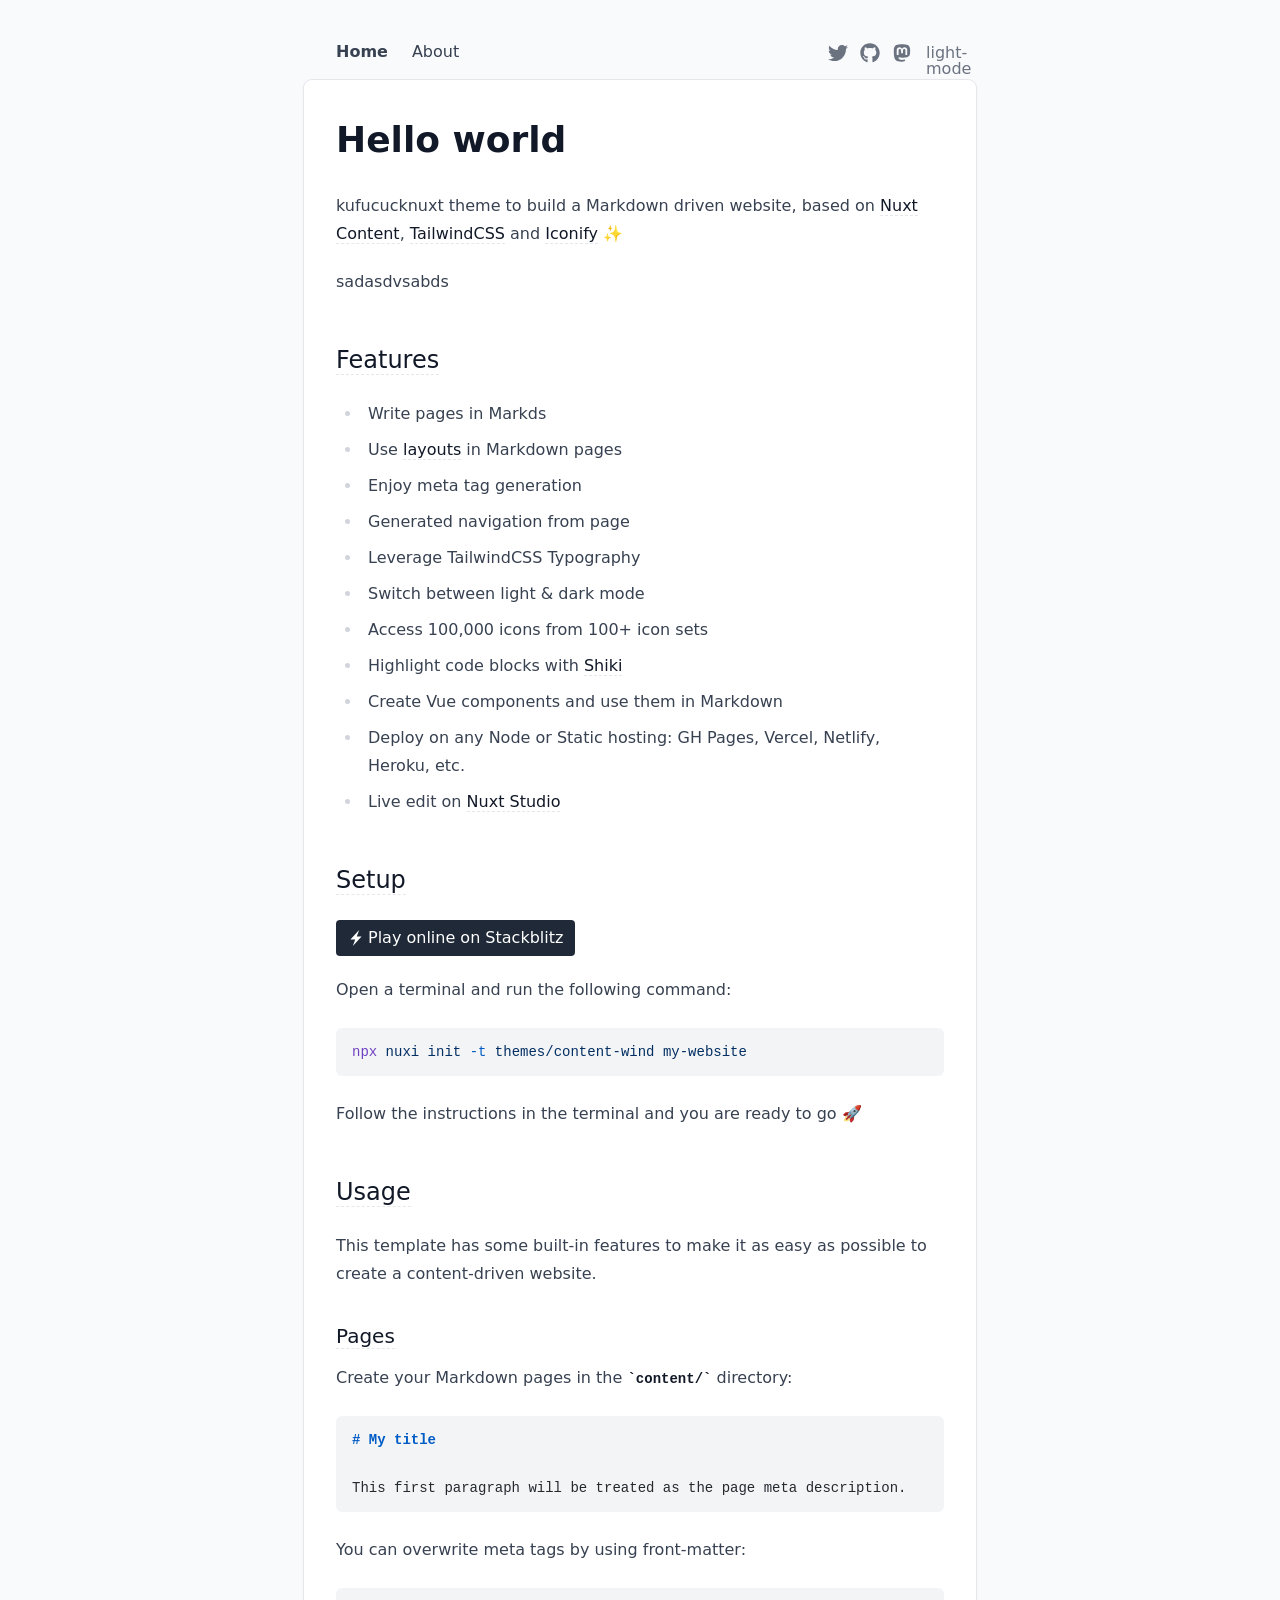
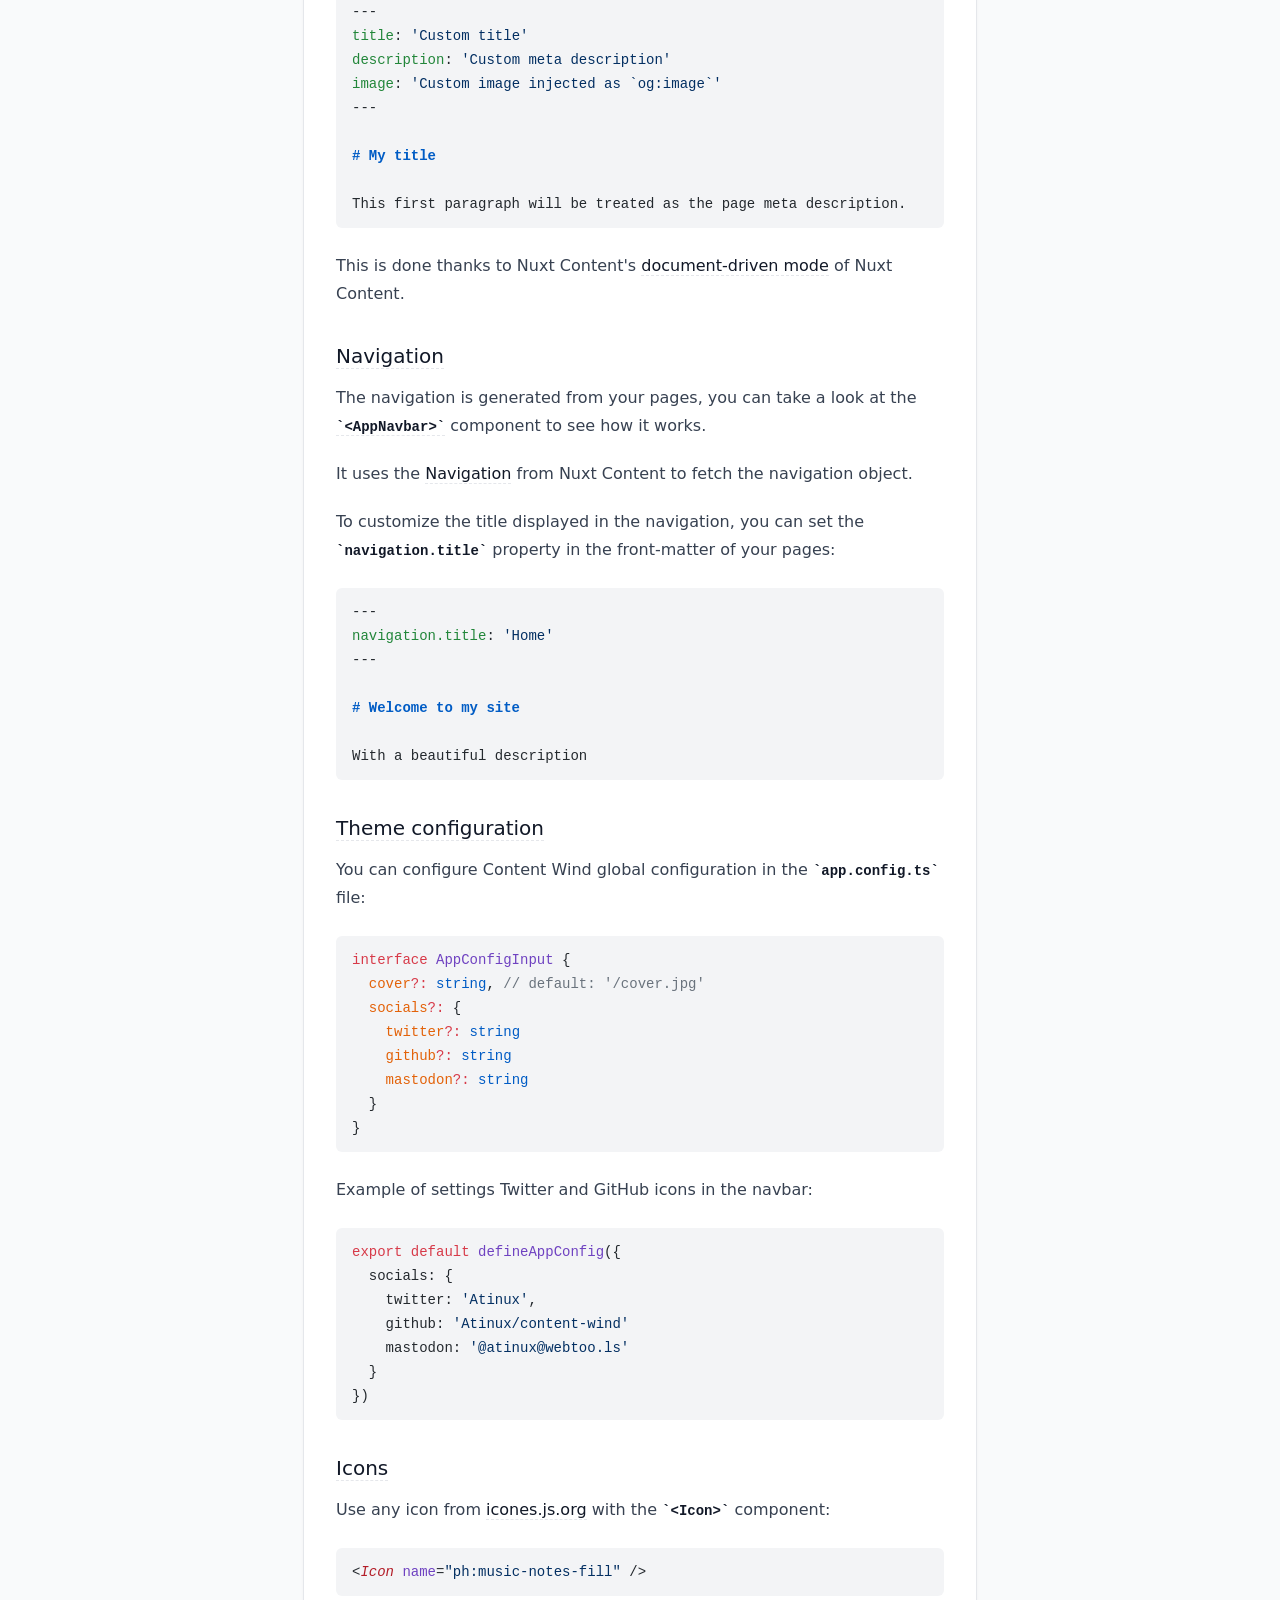
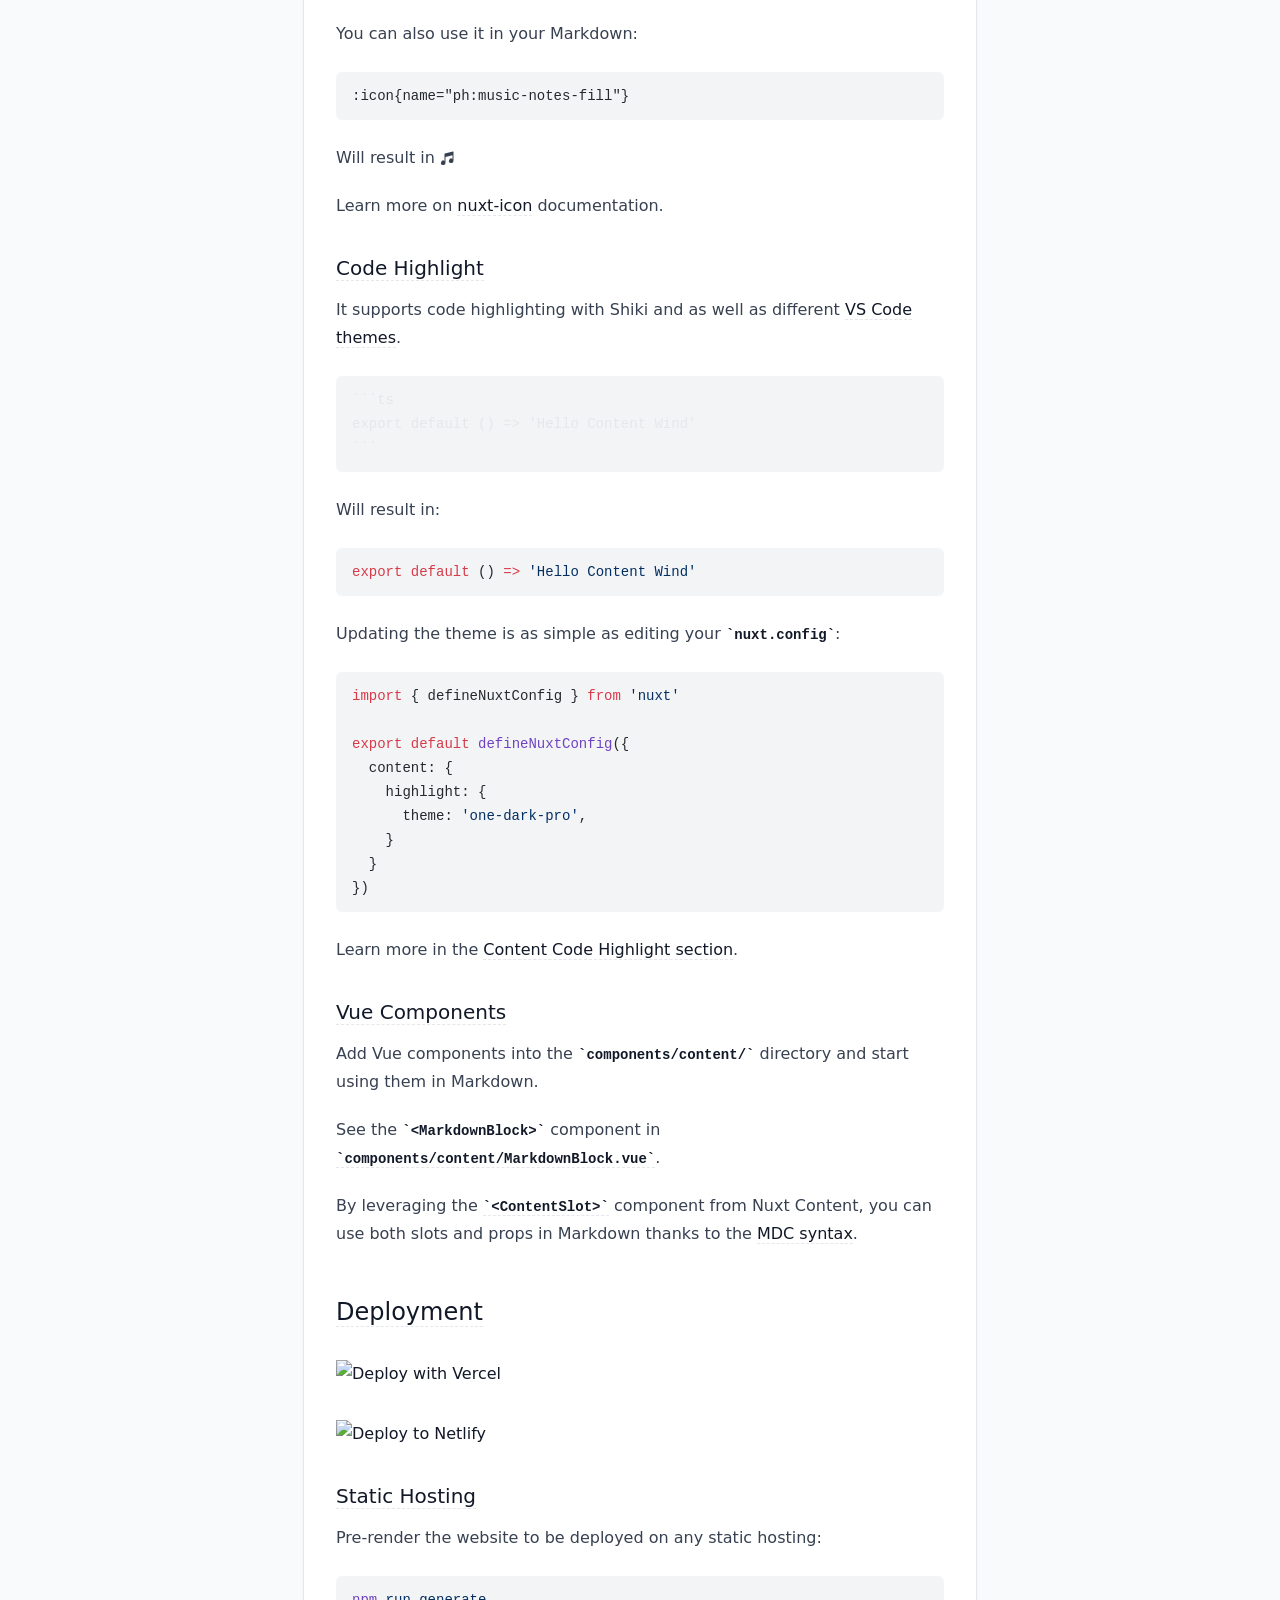
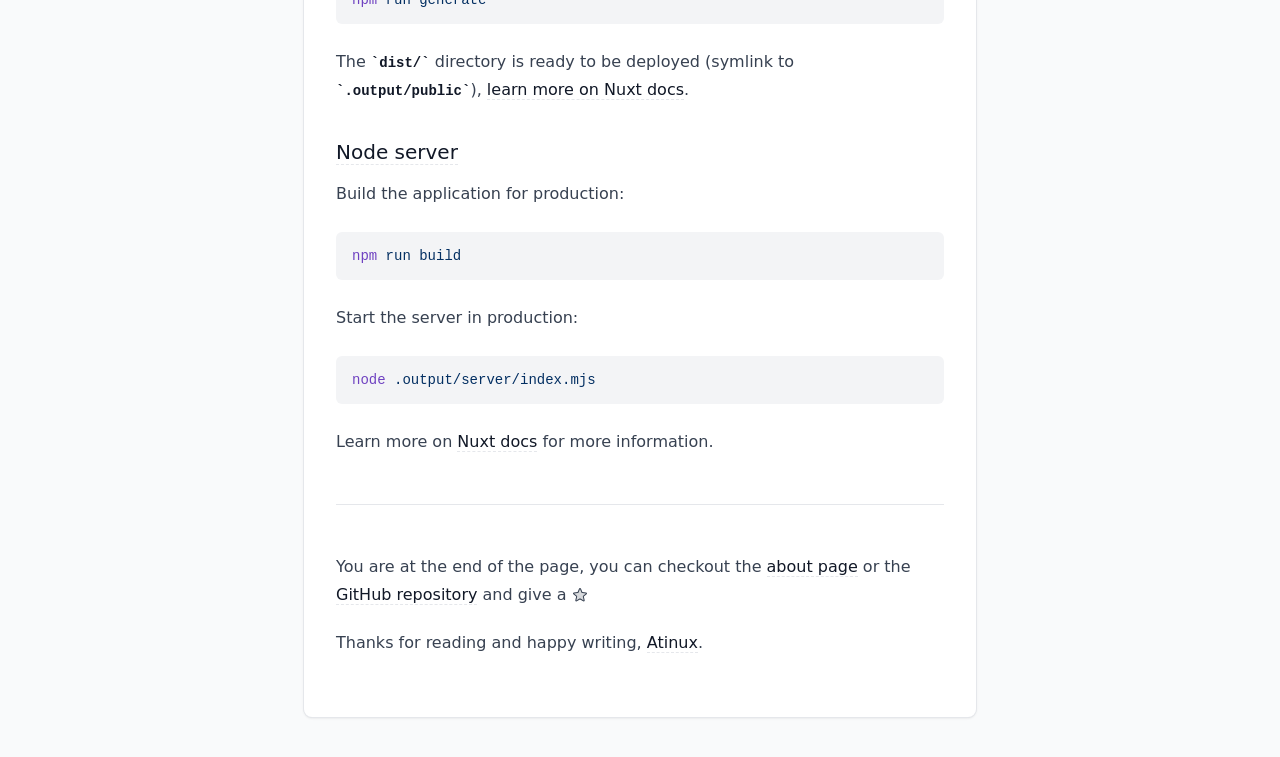
==== commit 8005e3da: "Deploying to gh-pages from @ mzimta/content-wind@f5cec4628afd730b120154946571684f1e007991 🚀" ====
--- a/index.html
+++ b/index.html
@@ -2,12 +2,12 @@
 <html  lang="en">
 <head><meta charset="utf-8">
 <meta name="viewport" content="width=device-width, initial-scale=1">
-<title>Content Wind</title>
+<title>Hello world</title>
 <meta content="/cover.jpg" property="og:image">
 <meta name="twitter:card" content="summary_large_image">
-<meta property="og:title" content="Content Wind">
-<meta name="description" content="A lightweight Nuxt theme to build a Markdown driven website, based on Nuxt Content, TailwindCSS and Iconify ✨">
-<meta property="og:description" content="A lightweight Nuxt theme to build a Markdown driven website, based on Nuxt Content, TailwindCSS and Iconify ✨">
+<meta property="og:title" content="Hello world">
+<meta name="description" content="kufucucknuxt theme to build a Markdown driven website, based on Nuxt Content, TailwindCSS and Iconify ✨">
+<meta property="og:description" content="kufucucknuxt theme to build a Markdown driven website, based on Nuxt Content, TailwindCSS and Iconify ✨">
 <link rel="preload" as="fetch" crossorigin="anonymous" href="/_payload.json">
 <style>pre code .line{display:block;min-height:1rem}</style>
 <style>/*! tailwindcss v3.3.5 | MIT License | https://tailwindcss.com*/*,:after,:before{border:0 solid #e5e7eb;box-sizing:border-box}:after,:before{--tw-content:""}html{-webkit-text-size-adjust:100%;font-feature-settings:normal;font-family:ui-sans-serif,system-ui,-apple-system,BlinkMacSystemFont,Segoe UI,Roboto,Helvetica Neue,Arial,Noto Sans,sans-serif,Apple Color Emoji,Segoe UI Emoji,Segoe UI Symbol,Noto Color Emoji;font-variation-settings:normal;line-height:1.5;tab-size:4}body{line-height:inherit;margin:0}hr{border-top-width:1px;color:inherit;height:0}abbr:where([title]){-webkit-text-decoration:underline dotted;text-decoration:underline dotted}h1,h2,h3,h4,h5,h6{font-size:inherit;font-weight:inherit}a{color:inherit;text-decoration:inherit}b,strong{font-weight:bolder}code,kbd,pre,samp{font-family:ui-monospace,SFMono-Regular,Menlo,Monaco,Consolas,Liberation Mono,Courier New,monospace;font-size:1em}small{font-size:80%}sub,sup{font-size:75%;line-height:0;position:relative;vertical-align:baseline}sub{bottom:-.25em}sup{top:-.5em}table{border-collapse:collapse;border-color:inherit;text-indent:0}button,input,optgroup,select,textarea{font-feature-settings:inherit;color:inherit;font-family:inherit;font-size:100%;font-variation-settings:inherit;font-weight:inherit;line-height:inherit;margin:0;padding:0}button,select{text-transform:none}[type=button],[type=reset],[type=submit],button{-webkit-appearance:button;background-color:transparent;background-image:none}:-moz-focusring{outline:auto}:-moz-ui-invalid{box-shadow:none}progress{vertical-align:baseline}::-webkit-inner-spin-button,::-webkit-outer-spin-button{height:auto}[type=search]{-webkit-appearance:textfield;outline-offset:-2px}::-webkit-search-decoration{-webkit-appearance:none}::-webkit-file-upload-button{-webkit-appearance:button;font:inherit}summary{display:list-item}blockquote,dd,dl,figure,h1,h2,h3,h4,h5,h6,hr,p,pre{margin:0}fieldset{margin:0}fieldset,legend{padding:0}menu,ol,ul{list-style:none;margin:0;padding:0}dialog{padding:0}textarea{resize:vertical}input::placeholder,textarea::placeholder{color:#9ca3af;opacity:1}[role=button],button{cursor:pointer}:disabled{cursor:default}audio,canvas,embed,iframe,img,object,svg,video{display:block;vertical-align:middle}img,video{height:auto;max-width:100%}[hidden]{display:none}*,:after,:before{--tw-border-spacing-x:0;--tw-border-spacing-y:0;--tw-translate-x:0;--tw-translate-y:0;--tw-rotate:0;--tw-skew-x:0;--tw-skew-y:0;--tw-scale-x:1;--tw-scale-y:1;--tw-pan-x: ;--tw-pan-y: ;--tw-pinch-zoom: ;--tw-scroll-snap-strictness:proximity;--tw-gradient-from-position: ;--tw-gradient-via-position: ;--tw-gradient-to-position: ;--tw-ordinal: ;--tw-slashed-zero: ;--tw-numeric-figure: ;--tw-numeric-spacing: ;--tw-numeric-fraction: ;--tw-ring-inset: ;--tw-ring-offset-width:0px;--tw-ring-offset-color:#fff;--tw-ring-color:rgba(59,130,246,.5);--tw-ring-offset-shadow:0 0 #0000;--tw-ring-shadow:0 0 #0000;--tw-shadow:0 0 #0000;--tw-shadow-colored:0 0 #0000;--tw-blur: ;--tw-brightness: ;--tw-contrast: ;--tw-grayscale: ;--tw-hue-rotate: ;--tw-invert: ;--tw-saturate: ;--tw-sepia: ;--tw-drop-shadow: ;--tw-backdrop-blur: ;--tw-backdrop-brightness: ;--tw-backdrop-contrast: ;--tw-backdrop-grayscale: ;--tw-backdrop-hue-rotate: ;--tw-backdrop-invert: ;--tw-backdrop-opacity: ;--tw-backdrop-saturate: ;--tw-backdrop-sepia: }::backdrop{--tw-border-spacing-x:0;--tw-border-spacing-y:0;--tw-translate-x:0;--tw-translate-y:0;--tw-rotate:0;--tw-skew-x:0;--tw-skew-y:0;--tw-scale-x:1;--tw-scale-y:1;--tw-pan-x: ;--tw-pan-y: ;--tw-pinch-zoom: ;--tw-scroll-snap-strictness:proximity;--tw-gradient-from-position: ;--tw-gradient-via-position: ;--tw-gradient-to-position: ;--tw-ordinal: ;--tw-slashed-zero: ;--tw-numeric-figure: ;--tw-numeric-spacing: ;--tw-numeric-fraction: ;--tw-ring-inset: ;--tw-ring-offset-width:0px;--tw-ring-offset-color:#fff;--tw-ring-color:rgba(59,130,246,.5);--tw-ring-offset-shadow:0 0 #0000;--tw-ring-shadow:0 0 #0000;--tw-shadow:0 0 #0000;--tw-shadow-colored:0 0 #0000;--tw-blur: ;--tw-brightness: ;--tw-contrast: ;--tw-grayscale: ;--tw-hue-rotate: ;--tw-invert: ;--tw-saturate: ;--tw-sepia: ;--tw-drop-shadow: ;--tw-backdrop-blur: ;--tw-backdrop-brightness: ;--tw-backdrop-contrast: ;--tw-backdrop-grayscale: ;--tw-backdrop-hue-rotate: ;--tw-backdrop-invert: ;--tw-backdrop-opacity: ;--tw-backdrop-saturate: ;--tw-backdrop-sepia: }.prose{color:var(--tw-prose-body);max-width:65ch}.prose :where(p):not(:where([class~=not-prose],[class~=not-prose] *)){margin-bottom:1.25em;margin-top:1.25em}.prose :where([class~=lead]):not(:where([class~=not-prose],[class~=not-prose] *)){color:var(--tw-prose-lead);font-size:1.25em;line-height:1.6;margin-bottom:1.2em;margin-top:1.2em}.prose :where(a):not(:where([class~=not-prose],[class~=not-prose] *)){color:var(--tw-prose-links);font-weight:500;text-decoration:underline}.prose :where(strong):not(:where([class~=not-prose],[class~=not-prose] *)){color:var(--tw-prose-bold);font-weight:600}.prose :where(a strong):not(:where([class~=not-prose],[class~=not-prose] *)){color:inherit}.prose :where(blockquote strong):not(:where([class~=not-prose],[class~=not-prose] *)){color:inherit}.prose :where(thead th strong):not(:where([class~=not-prose],[class~=not-prose] *)){color:inherit}.prose :where(ol):not(:where([class~=not-prose],[class~=not-prose] *)){list-style-type:decimal;margin-bottom:1.25em;margin-top:1.25em;padding-left:1.625em}.prose :where(ol[type=A]):not(:where([class~=not-prose],[class~=not-prose] *)){list-style-type:upper-alpha}.prose :where(ol[type=a]):not(:where([class~=not-prose],[class~=not-prose] *)){list-style-type:lower-alpha}.prose :where(ol[type=A s]):not(:where([class~=not-prose],[class~=not-prose] *)){list-style-type:upper-alpha}.prose :where(ol[type=a s]):not(:where([class~=not-prose],[class~=not-prose] *)){list-style-type:lower-alpha}.prose :where(ol[type=I]):not(:where([class~=not-prose],[class~=not-prose] *)){list-style-type:upper-roman}.prose :where(ol[type=i]):not(:where([class~=not-prose],[class~=not-prose] *)){list-style-type:lower-roman}.prose :where(ol[type=I s]):not(:where([class~=not-prose],[class~=not-prose] *)){list-style-type:upper-roman}.prose :where(ol[type=i s]):not(:where([class~=not-prose],[class~=not-prose] *)){list-style-type:lower-roman}.prose :where(ol[type="1"]):not(:where([class~=not-prose],[class~=not-prose] *)){list-style-type:decimal}.prose :where(ul):not(:where([class~=not-prose],[class~=not-prose] *)){list-style-type:disc;margin-bottom:1.25em;margin-top:1.25em;padding-left:1.625em}.prose :where(ol>li):not(:where([class~=not-prose],[class~=not-prose] *))::marker{color:var(--tw-prose-counters);font-weight:400}.prose :where(ul>li):not(:where([class~=not-prose],[class~=not-prose] *))::marker{color:var(--tw-prose-bullets)}.prose :where(dt):not(:where([class~=not-prose],[class~=not-prose] *)){color:var(--tw-prose-headings);font-weight:600;margin-top:1.25em}.prose :where(hr):not(:where([class~=not-prose],[class~=not-prose] *)){border-color:var(--tw-prose-hr);border-top-width:1px;margin-bottom:3em;margin-top:3em}.prose :where(blockquote):not(:where([class~=not-prose],[class~=not-prose] *)){border-left-color:var(--tw-prose-quote-borders);border-left-width:.25rem;color:var(--tw-prose-quotes);font-style:italic;font-weight:500;margin-bottom:1.6em;margin-top:1.6em;padding-left:1em;quotes:"\201C""\201D""\2018""\2019"}.prose :where(blockquote p:first-of-type):not(:where([class~=not-prose],[class~=not-prose] *)):before{content:open-quote}.prose :where(blockquote p:last-of-type):not(:where([class~=not-prose],[class~=not-prose] *)):after{content:close-quote}.prose :where(h1):not(:where([class~=not-prose],[class~=not-prose] *)){color:var(--tw-prose-headings);font-size:2.25em;font-weight:800;line-height:1.1111111;margin-bottom:.8888889em;margin-top:0}.prose :where(h1 strong):not(:where([class~=not-prose],[class~=not-prose] *)){color:inherit;font-weight:900}.prose :where(h2):not(:where([class~=not-prose],[class~=not-prose] *)){color:var(--tw-prose-headings);font-size:1.5em;font-weight:700;line-height:1.3333333;margin-bottom:1em;margin-top:2em}.prose :where(h2 strong):not(:where([class~=not-prose],[class~=not-prose] *)){color:inherit;font-weight:800}.prose :where(h3):not(:where([class~=not-prose],[class~=not-prose] *)){color:var(--tw-prose-headings);font-size:1.25em;font-weight:600;line-height:1.6;margin-bottom:.6em;margin-top:1.6em}.prose :where(h3 strong):not(:where([class~=not-prose],[class~=not-prose] *)){color:inherit;font-weight:700}.prose :where(h4):not(:where([class~=not-prose],[class~=not-prose] *)){color:var(--tw-prose-headings);font-weight:600;line-height:1.5;margin-bottom:.5em;margin-top:1.5em}.prose :where(h4 strong):not(:where([class~=not-prose],[class~=not-prose] *)){color:inherit;font-weight:700}.prose :where(img):not(:where([class~=not-prose],[class~=not-prose] *)){margin-bottom:2em;margin-top:2em}.prose :where(picture):not(:where([class~=not-prose],[class~=not-prose] *)){display:block;margin-bottom:2em;margin-top:2em}.prose :where(kbd):not(:where([class~=not-prose],[class~=not-prose] *)){border-radius:.3125rem;box-shadow:0 0 0 1px rgb(var(--tw-prose-kbd-shadows)/10%),0 3px 0 rgb(var(--tw-prose-kbd-shadows)/10%);color:var(--tw-prose-kbd);font-family:inherit;font-size:.875em;font-weight:500;padding:.1875em .375em}.prose :where(code):not(:where([class~=not-prose],[class~=not-prose] *)){color:var(--tw-prose-code);font-size:.875em;font-weight:600}.prose :where(code):not(:where([class~=not-prose],[class~=not-prose] *)):before{content:"`"}.prose :where(code):not(:where([class~=not-prose],[class~=not-prose] *)):after{content:"`"}.prose :where(a code):not(:where([class~=not-prose],[class~=not-prose] *)){color:inherit}.prose :where(h1 code):not(:where([class~=not-prose],[class~=not-prose] *)){color:inherit}.prose :where(h2 code):not(:where([class~=not-prose],[class~=not-prose] *)){color:inherit;font-size:.875em}.prose :where(h3 code):not(:where([class~=not-prose],[class~=not-prose] *)){color:inherit;font-size:.9em}.prose :where(h4 code):not(:where([class~=not-prose],[class~=not-prose] *)){color:inherit}.prose :where(blockquote code):not(:where([class~=not-prose],[class~=not-prose] *)){color:inherit}.prose :where(thead th code):not(:where([class~=not-prose],[class~=not-prose] *)){color:inherit}.prose :where(pre):not(:where([class~=not-prose],[class~=not-prose] *)){background-color:var(--tw-prose-pre-bg);border-radius:.375rem;color:var(--tw-prose-pre-code);font-size:.875em;font-weight:400;line-height:1.7142857;margin-bottom:1.7142857em;margin-top:1.7142857em;overflow-x:auto;padding:.8571429em 1.1428571em}.prose :where(pre code):not(:where([class~=not-prose],[class~=not-prose] *)){background-color:transparent;border-radius:0;border-width:0;color:inherit;font-family:inherit;font-size:inherit;font-weight:inherit;line-height:inherit;padding:0}.prose :where(pre code):not(:where([class~=not-prose],[class~=not-prose] *)):before{content:none}.prose :where(pre code):not(:where([class~=not-prose],[class~=not-prose] *)):after{content:none}.prose :where(table):not(:where([class~=not-prose],[class~=not-prose] *)){font-size:.875em;line-height:1.7142857;margin-bottom:2em;margin-top:2em;table-layout:auto;text-align:left;width:100%}.prose :where(thead):not(:where([class~=not-prose],[class~=not-prose] *)){border-bottom-color:var(--tw-prose-th-borders);border-bottom-width:1px}.prose :where(thead th):not(:where([class~=not-prose],[class~=not-prose] *)){color:var(--tw-prose-headings);font-weight:600;padding-bottom:.5714286em;padding-left:.5714286em;padding-right:.5714286em;vertical-align:bottom}.prose :where(tbody tr):not(:where([class~=not-prose],[class~=not-prose] *)){border-bottom-color:var(--tw-prose-td-borders);border-bottom-width:1px}.prose :where(tbody tr:last-child):not(:where([class~=not-prose],[class~=not-prose] *)){border-bottom-width:0}.prose :where(tbody td):not(:where([class~=not-prose],[class~=not-prose] *)){vertical-align:baseline}.prose :where(tfoot):not(:where([class~=not-prose],[class~=not-prose] *)){border-top-color:var(--tw-prose-th-borders);border-top-width:1px}.prose :where(tfoot td):not(:where([class~=not-prose],[class~=not-prose] *)){vertical-align:top}.prose :where(figure>*):not(:where([class~=not-prose],[class~=not-prose] *)){margin-bottom:0;margin-top:0}.prose :where(figcaption):not(:where([class~=not-prose],[class~=not-prose] *)){color:var(--tw-prose-captions);font-size:.875em;line-height:1.4285714;margin-top:.8571429em}.prose{--tw-prose-body:#374151;--tw-prose-headings:#111827;--tw-prose-lead:#4b5563;--tw-prose-links:#111827;--tw-prose-bold:#111827;--tw-prose-counters:#6b7280;--tw-prose-bullets:#d1d5db;--tw-prose-hr:#e5e7eb;--tw-prose-quotes:#111827;--tw-prose-quote-borders:#e5e7eb;--tw-prose-captions:#6b7280;--tw-prose-kbd:#111827;--tw-prose-kbd-shadows:17 24 39;--tw-prose-code:#111827;--tw-prose-pre-code:#e5e7eb;--tw-prose-pre-bg:#1f2937;--tw-prose-th-borders:#d1d5db;--tw-prose-td-borders:#e5e7eb;--tw-prose-invert-body:#d1d5db;--tw-prose-invert-headings:#fff;--tw-prose-invert-lead:#9ca3af;--tw-prose-invert-links:#fff;--tw-prose-invert-bold:#fff;--tw-prose-invert-counters:#9ca3af;--tw-prose-invert-bullets:#4b5563;--tw-prose-invert-hr:#374151;--tw-prose-invert-quotes:#f3f4f6;--tw-prose-invert-quote-borders:#374151;--tw-prose-invert-captions:#9ca3af;--tw-prose-invert-kbd:#fff;--tw-prose-invert-kbd-shadows:255 255 255;--tw-prose-invert-code:#fff;--tw-prose-invert-pre-code:#d1d5db;--tw-prose-invert-pre-bg:rgba(0,0,0,.5);--tw-prose-invert-th-borders:#4b5563;--tw-prose-invert-td-borders:#374151;font-size:1rem;line-height:1.75}.prose :where(picture>img):not(:where([class~=not-prose],[class~=not-prose] *)){margin-bottom:0;margin-top:0}.prose :where(video):not(:where([class~=not-prose],[class~=not-prose] *)){margin-bottom:2em;margin-top:2em}.prose :where(li):not(:where([class~=not-prose],[class~=not-prose] *)){margin-bottom:.5em;margin-top:.5em}.prose :where(ol>li):not(:where([class~=not-prose],[class~=not-prose] *)){padding-left:.375em}.prose :where(ul>li):not(:where([class~=not-prose],[class~=not-prose] *)){padding-left:.375em}.prose :where(.prose>ul>li p):not(:where([class~=not-prose],[class~=not-prose] *)){margin-bottom:.75em;margin-top:.75em}.prose :where(.prose>ul>li>:first-child):not(:where([class~=not-prose],[class~=not-prose] *)){margin-top:1.25em}.prose :where(.prose>ul>li>:last-child):not(:where([class~=not-prose],[class~=not-prose] *)){margin-bottom:1.25em}.prose :where(.prose>ol>li>:first-child):not(:where([class~=not-prose],[class~=not-prose] *)){margin-top:1.25em}.prose :where(.prose>ol>li>:last-child):not(:where([class~=not-prose],[class~=not-prose] *)){margin-bottom:1.25em}.prose :where(ul ul,ul ol,ol ul,ol ol):not(:where([class~=not-prose],[class~=not-prose] *)){margin-bottom:.75em;margin-top:.75em}.prose :where(dl):not(:where([class~=not-prose],[class~=not-prose] *)){margin-bottom:1.25em;margin-top:1.25em}.prose :where(dd):not(:where([class~=not-prose],[class~=not-prose] *)){margin-top:.5em;padding-left:1.625em}.prose :where(hr+*):not(:where([class~=not-prose],[class~=not-prose] *)){margin-top:0}.prose :where(h2+*):not(:where([class~=not-prose],[class~=not-prose] *)){margin-top:0}.prose :where(h3+*):not(:where([class~=not-prose],[class~=not-prose] *)){margin-top:0}.prose :where(h4+*):not(:where([class~=not-prose],[class~=not-prose] *)){margin-top:0}.prose :where(thead th:first-child):not(:where([class~=not-prose],[class~=not-prose] *)){padding-left:0}.prose :where(thead th:last-child):not(:where([class~=not-prose],[class~=not-prose] *)){padding-right:0}.prose :where(tbody td,tfoot td):not(:where([class~=not-prose],[class~=not-prose] *)){padding:.5714286em}.prose :where(tbody td:first-child,tfoot td:first-child):not(:where([class~=not-prose],[class~=not-prose] *)){padding-left:0}.prose :where(tbody td:last-child,tfoot td:last-child):not(:where([class~=not-prose],[class~=not-prose] *)){padding-right:0}.prose :where(figure):not(:where([class~=not-prose],[class~=not-prose] *)){margin-bottom:2em;margin-top:2em}.prose :where(.prose>:first-child):not(:where([class~=not-prose],[class~=not-prose] *)){margin-top:0}.prose :where(.prose>:last-child):not(:where([class~=not-prose],[class~=not-prose] *)){margin-bottom:0}.sr-only{clip:rect(0,0,0,0);border-width:0;height:1px;margin:-1px;overflow:hidden;padding:0;position:absolute;white-space:nowrap;width:1px}.static{position:static}.m-auto{margin:auto}.mx-auto{margin-left:auto;margin-right:auto}.mr-6{margin-right:1.5rem}.block{display:block}.inline-block{display:inline-block}.flex{display:flex}.inline-flex{display:inline-flex}.h-4{height:1rem}.h-5{height:1.25rem}.w-4{width:1rem}.w-5{width:1.25rem}.max-w-2xl{max-width:42rem}.max-w-full{max-width:100%}.max-w-none{max-width:none}.items-center{align-items:center}.justify-between{justify-content:space-between}.gap-1{gap:.25rem}.space-x-3>:not([hidden])~:not([hidden]){--tw-space-x-reverse:0;margin-left:.75rem;margin-left:calc(.75rem*(1 - var(--tw-space-x-reverse)));margin-right:0;margin-right:calc(.75rem*var(--tw-space-x-reverse))}.overflow-x-auto{overflow-x:auto}.rounded{border-radius:.25rem}.bg-gray-50{--tw-bg-opacity:1;background-color:#f9fafb;background-color:rgb(249 250 251/var(--tw-bg-opacity))}.bg-gray-800{--tw-bg-opacity:1;background-color:#1f2937;background-color:rgb(31 41 55/var(--tw-bg-opacity))}.bg-white{--tw-bg-opacity:1;background-color:#fff;background-color:rgb(255 255 255/var(--tw-bg-opacity))}.px-3{padding-left:.75rem;padding-right:.75rem}.px-4{padding-left:1rem;padding-right:1rem}.py-1{padding-bottom:.25rem;padding-top:.25rem}.py-10{padding-bottom:2.5rem;padding-top:2.5rem}.py-4{padding-bottom:1rem;padding-top:1rem}.text-2xl{font-size:1.5rem;line-height:2rem}.font-bold{font-weight:700}.text-black{--tw-text-opacity:1;color:#000;color:rgb(0 0 0/var(--tw-text-opacity))}.text-gray-500{--tw-text-opacity:1;color:#6b7280;color:rgb(107 114 128/var(--tw-text-opacity))}.text-gray-700{--tw-text-opacity:1;color:#374151;color:rgb(55 65 81/var(--tw-text-opacity))}.text-white{--tw-text-opacity:1;color:#fff;color:rgb(255 255 255/var(--tw-text-opacity))}.no-underline{text-decoration-line:none}.ring-1{--tw-ring-offset-shadow:var(--tw-ring-inset) 0 0 0 var(--tw-ring-offset-width) var(--tw-ring-offset-color);--tw-ring-shadow:var(--tw-ring-inset) 0 0 0 calc(1px + var(--tw-ring-offset-width)) var(--tw-ring-color);box-shadow:var(--tw-ring-inset) 0 0 0 var(--tw-ring-offset-width) var(--tw-ring-offset-color),var(--tw-ring-inset) 0 0 0 calc(1px + var(--tw-ring-offset-width)) var(--tw-ring-color),0 0 #0000;box-shadow:var(--tw-ring-offset-shadow),var(--tw-ring-shadow),var(--tw-shadow,0 0 #0000)}.ring-gray-200{--tw-ring-opacity:1;--tw-ring-color:rgb(229 231 235/var(--tw-ring-opacity))}.transition{transition-duration:.15s;transition-property:color,background-color,border-color,text-decoration-color,fill,stroke,opacity,box-shadow,transform,filter,-webkit-backdrop-filter;transition-property:color,background-color,border-color,text-decoration-color,fill,stroke,opacity,box-shadow,transform,filter,backdrop-filter;transition-property:color,background-color,border-color,text-decoration-color,fill,stroke,opacity,box-shadow,transform,filter,backdrop-filter,-webkit-backdrop-filter;transition-timing-function:cubic-bezier(.4,0,.2,1)}:is(.dark .dark\:prose-invert){--tw-prose-body:var(--tw-prose-invert-body);--tw-prose-headings:var(--tw-prose-invert-headings);--tw-prose-lead:var(--tw-prose-invert-lead);--tw-prose-links:var(--tw-prose-invert-links);--tw-prose-bold:var(--tw-prose-invert-bold);--tw-prose-counters:var(--tw-prose-invert-counters);--tw-prose-bullets:var(--tw-prose-invert-bullets);--tw-prose-hr:var(--tw-prose-invert-hr);--tw-prose-quotes:var(--tw-prose-invert-quotes);--tw-prose-quote-borders:var(--tw-prose-invert-quote-borders);--tw-prose-captions:var(--tw-prose-invert-captions);--tw-prose-kbd:var(--tw-prose-invert-kbd);--tw-prose-kbd-shadows:var(--tw-prose-invert-kbd-shadows);--tw-prose-code:var(--tw-prose-invert-code);--tw-prose-pre-code:var(--tw-prose-invert-pre-code);--tw-prose-pre-bg:var(--tw-prose-invert-pre-bg);--tw-prose-th-borders:var(--tw-prose-invert-th-borders);--tw-prose-td-borders:var(--tw-prose-invert-td-borders)}.hover\:text-gray-700:hover{--tw-text-opacity:1;color:#374151;color:rgb(55 65 81/var(--tw-text-opacity))}.prose-a\:border-b :is(:where(a):not(:where([class~=not-prose],[class~=not-prose] *))){border-bottom-width:1px}.prose-a\:border-dashed :is(:where(a):not(:where([class~=not-prose],[class~=not-prose] *))){border-style:dashed}.prose-a\:font-normal :is(:where(a):not(:where([class~=not-prose],[class~=not-prose] *))){font-weight:400}.prose-a\:no-underline :is(:where(a):not(:where([class~=not-prose],[class~=not-prose] *))){text-decoration-line:none}.hover\:prose-a\:border-solid :is(:where(a):not(:where([class~=not-prose],[class~=not-prose] *))):hover{border-style:solid}.hover\:prose-a\:border-primary-400 :is(:where(a):not(:where([class~=not-prose],[class~=not-prose] *))):hover{--tw-border-opacity:1;border-color:#34d399;border-color:rgb(52 211 153/var(--tw-border-opacity))}.hover\:prose-a\:text-primary-400 :is(:where(a):not(:where([class~=not-prose],[class~=not-prose] *))):hover{--tw-text-opacity:1;color:#34d399;color:rgb(52 211 153/var(--tw-text-opacity))}.prose-pre\:bg-gray-100 :is(:where(pre):not(:where([class~=not-prose],[class~=not-prose] *))){--tw-bg-opacity:1;background-color:#f3f4f6;background-color:rgb(243 244 246/var(--tw-bg-opacity))}:is(.dark .dark\:bg-gray-200){--tw-bg-opacity:1;background-color:#e5e7eb;background-color:rgb(229 231 235/var(--tw-bg-opacity))}:is(.dark .dark\:bg-gray-800){--tw-bg-opacity:1;background-color:#1f2937;background-color:rgb(31 41 55/var(--tw-bg-opacity))}:is(.dark .dark\:bg-gray-900){--tw-bg-opacity:1;background-color:#111827;background-color:rgb(17 24 39/var(--tw-bg-opacity))}:is(.dark .dark\:text-gray-100){--tw-text-opacity:1;color:#f3f4f6;color:rgb(243 244 246/var(--tw-text-opacity))}:is(.dark .dark\:text-gray-200){--tw-text-opacity:1;color:#e5e7eb;color:rgb(229 231 235/var(--tw-text-opacity))}:is(.dark .dark\:text-gray-950){--tw-text-opacity:1;color:#030712;color:rgb(3 7 18/var(--tw-text-opacity))}:is(.dark .dark\:ring-gray-700){--tw-ring-opacity:1;--tw-ring-color:rgb(55 65 81/var(--tw-ring-opacity))}:is(.dark .dark\:hover\:text-gray-300:hover){--tw-text-opacity:1;color:#d1d5db;color:rgb(209 213 219/var(--tw-text-opacity))}:is(.dark .dark\:prose-pre\:bg-gray-900 :is(:where(pre):not(:where([class~=not-prose],[class~=not-prose] *)))){--tw-bg-opacity:1;background-color:#111827;background-color:rgb(17 24 39/var(--tw-bg-opacity))}@media (min-width:640px){.sm\:rounded{border-radius:.25rem}.sm\:rounded-lg{border-radius:.5rem}.sm\:px-8{padding-left:2rem;padding-right:2rem}.sm\:pb-10{padding-bottom:2.5rem}.sm\:pt-6{padding-top:1.5rem}.sm\:shadow{--tw-shadow:0 1px 3px 0 rgba(0,0,0,.1),0 1px 2px -1px rgba(0,0,0,.1);--tw-shadow-colored:0 1px 3px 0 var(--tw-shadow-color),0 1px 2px -1px var(--tw-shadow-color);box-shadow:0 0 #0000,0 0 #0000,0 1px 3px 0 rgba(0,0,0,.1),0 1px 2px -1px rgba(0,0,0,.1);box-shadow:var(--tw-ring-offset-shadow,0 0 #0000),var(--tw-ring-shadow,0 0 #0000),var(--tw-shadow)}}</style>
@@ -15,41 +15,41 @@
 <style>body{--tw-bg-opacity:1;--tw-text-opacity:1;background-color:#f9fafb;background-color:rgb(249 250 251/var(--tw-bg-opacity));color:#000;color:rgb(0 0 0/var(--tw-text-opacity))}:is(.dark body){--tw-bg-opacity:1;--tw-text-opacity:1;background-color:#111827;background-color:rgb(17 24 39/var(--tw-bg-opacity));color:#fff;color:rgb(255 255 255/var(--tw-text-opacity))}</style>
 <link rel="stylesheet" href="/_nuxt/entry.7a1672c4.css">
 <link rel="stylesheet" href="/_nuxt/ProsePre.e63e49c6.css">
-<link rel="modulepreload" as="script" crossorigin href="/_nuxt/entry.aba8a876.js">
-<link rel="modulepreload" as="script" crossorigin href="/_nuxt/document-driven.afdb595a.js">
-<link rel="modulepreload" as="script" crossorigin href="/_nuxt/DocumentDrivenEmpty.f1632aa5.js">
-<link rel="modulepreload" as="script" crossorigin href="/_nuxt/ContentRenderer.7e09a5c5.js">
-<link rel="modulepreload" as="script" crossorigin href="/_nuxt/ContentRendererMarkdown.vue.a5721e4e.js">
-<link rel="modulepreload" as="script" crossorigin href="/_nuxt/DocumentDrivenNotFound.b706bc84.js">
-<link rel="modulepreload" as="script" crossorigin href="/_nuxt/head.da2f12df.js">
-<link rel="modulepreload" as="script" crossorigin href="/_nuxt/default.cc0de9f7.js">
-<link rel="modulepreload" as="script" crossorigin href="/_nuxt/ContentRendererMarkdown.57344f65.js">
-<link rel="modulepreload" as="script" crossorigin href="/_nuxt/ProseH1.0c440958.js">
-<link rel="modulepreload" as="script" crossorigin href="/_nuxt/ProseP.1b01dc45.js">
-<link rel="modulepreload" as="script" crossorigin href="/_nuxt/ProseA.d3bffa8e.js">
-<link rel="modulepreload" as="script" crossorigin href="/_nuxt/ProseH2.211286a5.js">
-<link rel="modulepreload" as="script" crossorigin href="/_nuxt/ProseUl.f521a3a0.js">
-<link rel="modulepreload" as="script" crossorigin href="/_nuxt/ProseLi.3a1dceb2.js">
-<link rel="modulepreload" as="script" crossorigin href="/_nuxt/ButtonLink.ea564ec1.js">
-<link rel="modulepreload" as="script" crossorigin href="/_nuxt/slot.d5997538.js">
+<link rel="modulepreload" as="script" crossorigin href="/_nuxt/entry.151c4c62.js">
+<link rel="modulepreload" as="script" crossorigin href="/_nuxt/document-driven.34655a37.js">
+<link rel="modulepreload" as="script" crossorigin href="/_nuxt/DocumentDrivenEmpty.032d3081.js">
+<link rel="modulepreload" as="script" crossorigin href="/_nuxt/ContentRenderer.e5a21937.js">
+<link rel="modulepreload" as="script" crossorigin href="/_nuxt/ContentRendererMarkdown.vue.1e4da9af.js">
+<link rel="modulepreload" as="script" crossorigin href="/_nuxt/DocumentDrivenNotFound.12b33eaf.js">
+<link rel="modulepreload" as="script" crossorigin href="/_nuxt/head.d13b529c.js">
+<link rel="modulepreload" as="script" crossorigin href="/_nuxt/default.90819489.js">
+<link rel="modulepreload" as="script" crossorigin href="/_nuxt/ContentRendererMarkdown.9c4745bd.js">
+<link rel="modulepreload" as="script" crossorigin href="/_nuxt/ProseH1.551e0f90.js">
+<link rel="modulepreload" as="script" crossorigin href="/_nuxt/ProseP.83142ff2.js">
+<link rel="modulepreload" as="script" crossorigin href="/_nuxt/ProseA.45a23ab2.js">
+<link rel="modulepreload" as="script" crossorigin href="/_nuxt/ProseH2.c4863ce2.js">
+<link rel="modulepreload" as="script" crossorigin href="/_nuxt/ProseUl.a2bfc74c.js">
+<link rel="modulepreload" as="script" crossorigin href="/_nuxt/ProseLi.fe296870.js">
+<link rel="modulepreload" as="script" crossorigin href="/_nuxt/ButtonLink.4369cc77.js">
+<link rel="modulepreload" as="script" crossorigin href="/_nuxt/slot.0900b947.js">
 <link rel="modulepreload" as="script" crossorigin href="/_nuxt/node.e4a9c3bc.js">
-<link rel="modulepreload" as="script" crossorigin href="/_nuxt/ProsePre.aaa180aa.js">
-<link rel="modulepreload" as="script" crossorigin href="/_nuxt/ProseCode.vue.9f83d3b4.js">
-<link rel="modulepreload" as="script" crossorigin href="/_nuxt/ProseCode.fca8a37b.js">
-<link rel="modulepreload" as="script" crossorigin href="/_nuxt/ProseH3.66109af0.js">
-<link rel="modulepreload" as="script" crossorigin href="/_nuxt/ProseCodeInline.3baa8e8a.js">
-<link rel="modulepreload" as="script" crossorigin href="/_nuxt/MarkdownBlock.42d5430f.js">
-<link rel="modulepreload" as="script" crossorigin href="/_nuxt/ProseImg.ed626434.js">
-<link rel="modulepreload" as="script" crossorigin href="/_nuxt/ProseHr.29cf35e5.js">
-<link rel="prefetch" as="script" crossorigin href="/_nuxt/full-width.c234699c.js">
-<link rel="prefetch" as="script" crossorigin href="/_nuxt/client-db.6b231547.js">
+<link rel="modulepreload" as="script" crossorigin href="/_nuxt/ProsePre.6022bb61.js">
+<link rel="modulepreload" as="script" crossorigin href="/_nuxt/ProseCode.vue.8f5a8ebd.js">
+<link rel="modulepreload" as="script" crossorigin href="/_nuxt/ProseCode.dad81fc5.js">
+<link rel="modulepreload" as="script" crossorigin href="/_nuxt/ProseH3.2183be9e.js">
+<link rel="modulepreload" as="script" crossorigin href="/_nuxt/ProseCodeInline.96669f22.js">
+<link rel="modulepreload" as="script" crossorigin href="/_nuxt/MarkdownBlock.deaf0c06.js">
+<link rel="modulepreload" as="script" crossorigin href="/_nuxt/ProseImg.2211c6df.js">
+<link rel="modulepreload" as="script" crossorigin href="/_nuxt/ProseHr.438a060e.js">
+<link rel="prefetch" as="script" crossorigin href="/_nuxt/full-width.d8de85fa.js">
+<link rel="prefetch" as="script" crossorigin href="/_nuxt/client-db.f381cb81.js">
 <link rel="prefetch" as="style" href="/_nuxt/useStudio.21e76742.css">
-<link rel="prefetch" as="script" crossorigin href="/_nuxt/useStudio.2304022f.js">
-<link rel="prefetch" as="script" crossorigin href="/_nuxt/error-404.b00c61c4.js">
-<link rel="prefetch" as="script" crossorigin href="/_nuxt/error-500.a5c7a6da.js">
-<script type="module" src="/_nuxt/entry.aba8a876.js" crossorigin></script><script>"use strict";(()=>{const a=window,e=document.documentElement,m=["dark","light"],c=window&&window.localStorage&&window.localStorage.getItem&&window.localStorage.getItem("nuxt-color-mode")||"system";let n=c==="system"?d():c;const l=e.getAttribute("data-color-mode-forced");l&&(n=l),i(n),a["__NUXT_COLOR_MODE__"]={preference:c,value:n,getColorScheme:d,addColorScheme:i,removeColorScheme:f};function i(o){const t=""+o+"",s="";e.classList?e.classList.add(t):e.className+=" "+t,s&&e.setAttribute("data-"+s,o)}function f(o){const t=""+o+"",s="";e.classList?e.classList.remove(t):e.className=e.className.replace(new RegExp(t,"g"),""),s&&e.removeAttribute("data-"+s)}function r(o){return a.matchMedia("(prefers-color-scheme"+o+")")}function d(){if(a.matchMedia&&r("").media!=="not all"){for(const o of m)if(r(":"+o).matches)return o}return"light"}})();
+<link rel="prefetch" as="script" crossorigin href="/_nuxt/useStudio.c9c9e6ff.js">
+<link rel="prefetch" as="script" crossorigin href="/_nuxt/error-404.1b05f47d.js">
+<link rel="prefetch" as="script" crossorigin href="/_nuxt/error-500.d6d8fdc1.js">
+<script type="module" src="/_nuxt/entry.151c4c62.js" crossorigin></script><script>"use strict";(()=>{const a=window,e=document.documentElement,m=["dark","light"],c=window&&window.localStorage&&window.localStorage.getItem&&window.localStorage.getItem("nuxt-color-mode")||"system";let n=c==="system"?d():c;const l=e.getAttribute("data-color-mode-forced");l&&(n=l),i(n),a["__NUXT_COLOR_MODE__"]={preference:c,value:n,getColorScheme:d,addColorScheme:i,removeColorScheme:f};function i(o){const t=""+o+"",s="";e.classList?e.classList.add(t):e.className+=" "+t,s&&e.setAttribute("data-"+s,o)}function f(o){const t=""+o+"",s="";e.classList?e.classList.remove(t):e.className=e.className.replace(new RegExp(t,"g"),""),s&&e.removeAttribute("data-"+s)}function r(o){return a.matchMedia("(prefers-color-scheme"+o+")")}function d(){if(a.matchMedia&&r("").media!=="not all"){for(const o of m)if(r(":"+o).matches)return o}return"light"}})();
 </script></head>
-<body ><div id="__nuxt"><div class="sm:pt-6 sm:pb-10"><!----><!----><!----><div class="nuxt-loading-indicator" style="position:fixed;top:0;right:0;left:0;pointer-events:none;width:auto;height:3px;opacity:0;background:repeating-linear-gradient(to right,#00dc82 0%,#34cdfe 50%,#0047e1 100%);background-size:Infinity% auto;transform:scaleX(0%);transform-origin:left;transition:transform 0.1s, height 0.4s, opacity 0.4s;z-index:999999;"></div><div class="flex justify-between max-w-2xl px-4 py-4 mx-auto sm:px-8"><div class="text-gray-700 dark:text-gray-200"><!--[--><a aria-current="page" href="/" class="font-bold router-link-exact-active mr-6">Home</a><a href="/about" class="mr-6">About</a><!--]--></div><div class="space-x-3 transition text-gray-500"><a href="https://twitter.com/Atinux" title="Twitter" class="dark:text-gray-100 hover:text-gray-700 dark:hover:text-gray-300"><svg xmlns="http://www.w3.org/2000/svg" xmlns:xlink="http://www.w3.org/1999/xlink" aria-hidden="true" role="img" class="icon w-5 h-5" style="" width="1em" height="1em" viewBox="0 0 512 512" data-v-d60c7640><path fill="currentColor" d="M459.37 151.716c.325 4.548.325 9.097.325 13.645c0 138.72-105.583 298.558-298.558 298.558c-59.452 0-114.68-17.219-161.137-47.106c8.447.974 16.568 1.299 25.34 1.299c49.055 0 94.213-16.568 130.274-44.832c-46.132-.975-84.792-31.188-98.112-72.772c6.498.974 12.995 1.624 19.818 1.624c9.421 0 18.843-1.3 27.614-3.573c-48.081-9.747-84.143-51.98-84.143-102.985v-1.299c13.969 7.797 30.214 12.67 47.431 13.319c-28.264-18.843-46.781-51.005-46.781-87.391c0-19.492 5.197-37.36 14.294-52.954c51.655 63.675 129.3 105.258 216.365 109.807c-1.624-7.797-2.599-15.918-2.599-24.04c0-57.828 46.782-104.934 104.934-104.934c30.213 0 57.502 12.67 76.67 33.137c23.715-4.548 46.456-13.32 66.599-25.34c-7.798 24.366-24.366 44.833-46.132 57.827c21.117-2.273 41.584-8.122 60.426-16.243c-14.292 20.791-32.161 39.308-52.628 54.253z"/></svg></a><a href="https://github.com/Atinux/content-wind" title="GitHub" class="dark:text-gray-100 hover:text-gray-700 dark:hover:text-gray-300"><svg xmlns="http://www.w3.org/2000/svg" xmlns:xlink="http://www.w3.org/1999/xlink" aria-hidden="true" role="img" class="icon w-5 h-5" style="" width="1em" height="1em" viewBox="0 0 496 512" data-v-d60c7640><path fill="currentColor" d="M165.9 397.4c0 2-2.3 3.6-5.2 3.6c-3.3.3-5.6-1.3-5.6-3.6c0-2 2.3-3.6 5.2-3.6c3-.3 5.6 1.3 5.6 3.6m-31.1-4.5c-.7 2 1.3 4.3 4.3 4.9c2.6 1 5.6 0 6.2-2s-1.3-4.3-4.3-5.2c-2.6-.7-5.5.3-6.2 2.3m44.2-1.7c-2.9.7-4.9 2.6-4.6 4.9c.3 2 2.9 3.3 5.9 2.6c2.9-.7 4.9-2.6 4.6-4.6c-.3-1.9-3-3.2-5.9-2.9M244.8 8C106.1 8 0 113.3 0 252c0 110.9 69.8 205.8 169.5 239.2c12.8 2.3 17.3-5.6 17.3-12.1c0-6.2-.3-40.4-.3-61.4c0 0-70 15-84.7-29.8c0 0-11.4-29.1-27.8-36.6c0 0-22.9-15.7 1.6-15.4c0 0 24.9 2 38.6 25.8c21.9 38.6 58.6 27.5 72.9 20.9c2.3-16 8.8-27.1 16-33.7c-55.9-6.2-112.3-14.3-112.3-110.5c0-27.5 7.6-41.3 23.6-58.9c-2.6-6.5-11.1-33.3 2.6-67.9c20.9-6.5 69 27 69 27c20-5.6 41.5-8.5 62.8-8.5s42.8 2.9 62.8 8.5c0 0 48.1-33.6 69-27c13.7 34.7 5.2 61.4 2.6 67.9c16 17.7 25.8 31.5 25.8 58.9c0 96.5-58.9 104.2-114.8 110.5c9.2 7.9 17 22.9 17 46.4c0 33.7-.3 75.4-.3 83.6c0 6.5 4.6 14.4 17.3 12.1C428.2 457.8 496 362.9 496 252C496 113.3 383.5 8 244.8 8M97.2 352.9c-1.3 1-1 3.3.7 5.2c1.6 1.6 3.9 2.3 5.2 1c1.3-1 1-3.3-.7-5.2c-1.6-1.6-3.9-2.3-5.2-1m-10.8-8.1c-.7 1.3.3 2.9 2.3 3.9c1.6 1 3.6.7 4.3-.7c.7-1.3-.3-2.9-2.3-3.9c-2-.6-3.6-.3-4.3.7m32.4 35.6c-1.6 1.3-1 4.3 1.3 6.2c2.3 2.3 5.2 2.6 6.5 1c1.3-1.3.7-4.3-1.3-6.2c-2.2-2.3-5.2-2.6-6.5-1m-11.4-14.7c-1.6 1-1.6 3.6 0 5.9c1.6 2.3 4.3 3.3 5.6 2.3c1.6-1.3 1.6-3.9 0-6.2c-1.4-2.3-4-3.3-5.6-2"/></svg></a><a href="https://elk.zone/@atinux@webtoo.ls" title="Mastodon" class="dark:text-gray-100 hover:text-gray-700 dark:hover:text-gray-300"><svg xmlns="http://www.w3.org/2000/svg" xmlns:xlink="http://www.w3.org/1999/xlink" aria-hidden="true" role="img" class="icon w-5 h-5" style="" width="1em" height="1em" viewBox="0 0 448 512" data-v-d60c7640><path fill="currentColor" d="M433 179.11c0-97.2-63.71-125.7-63.71-125.7c-62.52-28.7-228.56-28.4-290.48 0c0 0-63.72 28.5-63.72 125.7c0 115.7-6.6 259.4 105.63 289.1c40.51 10.7 75.32 13 103.33 11.4c50.81-2.8 79.32-18.1 79.32-18.1l-1.7-36.9s-36.31 11.4-77.12 10.1c-40.41-1.4-83-4.4-89.63-54a102.54 102.54 0 0 1-.9-13.9c85.63 20.9 158.65 9.1 178.75 6.7c56.12-6.7 105-41.3 111.23-72.9c9.8-49.8 9-121.5 9-121.5m-75.12 125.2h-46.63v-114.2c0-49.7-64-51.6-64 6.9v62.5h-46.33V197c0-58.5-64-56.6-64-6.9v114.2H90.19c0-122.1-5.2-147.9 18.41-175c25.9-28.9 79.82-30.8 103.83 6.1l11.6 19.5l11.6-19.5c24.11-37.1 78.12-34.8 103.83-6.1c23.71 27.3 18.4 53 18.4 175z"/></svg></a><button aria-label="Color Mode" class="inline-block w-5 dark:text-gray-100 hover:text-gray-700 dark:hover:text-gray-300"><span>...</span></button></div></div><!--[--><div class="document-driven-page"><div class="max-w-2xl px-4 py-10 m-auto bg-white sm:px-8 sm:shadow dark:bg-gray-800 ring-1 ring-gray-200 dark:ring-gray-700 sm:rounded-lg"><main class="max-w-none prose dark:prose-invert prose-pre:bg-gray-100 dark:prose-pre:bg-gray-900 hover:prose-a:text-primary-400 prose-a:font-normal prose-a:no-underline prose-a:border-dashed prose-a:border-b hover:prose-a:border-solid hover:prose-a:border-primary-400"><!--[--><div><h1 id="content-wind"><!--[-->Content Wind<!--]--></h1><p><!--[-->A lightweight Nuxt theme to build a Markdown driven website, based on <a href="https://content.nuxt.com" rel="nofollow"><!--[-->Nuxt Content<!--]--></a>, <a href="https://tailwindcss.com" rel="nofollow"><!--[-->TailwindCSS<!--]--></a> and <a href="https://iconify.design" rel="nofollow"><!--[-->Iconify<!--]--></a> ✨<!--]--></p><h2 id="features"><a href="#features"><!--[-->Features<!--]--></a></h2><ul><!--[--><li><!--[-->Write pages in Markdown<!--]--></li><li><!--[-->Use <a href="https://nuxt.com/docs/guide/directory-structure/layouts" rel="nofollow"><!--[-->layouts<!--]--></a> in Markdown pages<!--]--></li><li><!--[-->Enjoy meta tag generation<!--]--></li><li><!--[-->Generated navigation from pages<!--]--></li><li><!--[-->Leverage TailwindCSS Typography<!--]--></li><li><!--[-->Switch between light &amp; dark mode<!--]--></li><li><!--[-->Access 100,000 icons from 100+ icon sets<!--]--></li><li><!--[-->Highlight code blocks with <a href="https://shiki.matsu.io" rel="nofollow"><!--[-->Shiki<!--]--></a><!--]--></li><li><!--[-->Create Vue components and use them in Markdown<!--]--></li><li><!--[-->Deploy on any Node or Static hosting: GH Pages, Vercel, Netlify, Heroku, etc.<!--]--></li><li><!--[-->Live edit on <a href="https://nuxt.studio" rel="nofollow"><!--[-->Nuxt Studio<!--]--></a><!--]--></li><!--]--></ul><h2 id="setup"><a href="#setup"><!--[-->Setup<!--]--></a></h2><span class="not-prose"><a href="https://stackblitz.com/github/Atinux/content-wind/tree/main/.demo?file=content%2F1.index.md" rel="noopener noreferrer" class="inline-flex items-center gap-1 text-white bg-gray-800 dark:bg-gray-200 dark:text-gray-950 px-3 py-1 rounded no-underline"><svg xmlns="http://www.w3.org/2000/svg" xmlns:xlink="http://www.w3.org/1999/xlink" aria-hidden="true" role="img" class="icon w-4 h-4" style="" width="1em" height="1em" viewBox="0 0 24 24" data-v-d60c7640><path fill="currentColor" d="M10.797 14.182H3.635L16.728 0l-3.525 9.818h7.162L7.272 24l3.524-9.818Z"/></svg><!--[-->Play online on Stackblitz<!--]--></a></span><p><!--[-->Open a terminal and run the following command:<!--]--></p><!--[--><pre class="language-bash shiki shiki-themes github-dark github-light" style=""><!--[--><code><span class="line" line="1"><span style="--shiki-dark:#B392F0;--shiki-default:#6F42C1">npx</span><span style="--shiki-dark:#9ECBFF;--shiki-default:#032F62"> nuxi</span><span style="--shiki-dark:#9ECBFF;--shiki-default:#032F62"> init</span><span style="--shiki-dark:#79B8FF;--shiki-default:#005CC5"> -t</span><span style="--shiki-dark:#9ECBFF;--shiki-default:#032F62"> themes/content-wind</span><span style="--shiki-dark:#9ECBFF;--shiki-default:#032F62"> my-website
+<body ><div id="__nuxt"><div class="sm:pt-6 sm:pb-10"><!----><!----><!----><div class="nuxt-loading-indicator" style="position:fixed;top:0;right:0;left:0;pointer-events:none;width:auto;height:3px;opacity:0;background:repeating-linear-gradient(to right,#00dc82 0%,#34cdfe 50%,#0047e1 100%);background-size:Infinity% auto;transform:scaleX(0%);transform-origin:left;transition:transform 0.1s, height 0.4s, opacity 0.4s;z-index:999999;"></div><div class="flex justify-between max-w-2xl px-4 py-4 mx-auto sm:px-8"><div class="text-gray-700 dark:text-gray-200"><!--[--><a aria-current="page" href="/" class="font-bold router-link-exact-active mr-6">Home</a><a href="/about" class="mr-6">About</a><!--]--></div><div class="space-x-3 transition text-gray-500"><a href="https://twitter.com/Atinux" title="Twitter" class="dark:text-gray-100 hover:text-gray-700 dark:hover:text-gray-300"><svg xmlns="http://www.w3.org/2000/svg" xmlns:xlink="http://www.w3.org/1999/xlink" aria-hidden="true" role="img" class="icon w-5 h-5" style="" width="1em" height="1em" viewBox="0 0 512 512" data-v-d60c7640><path fill="currentColor" d="M459.37 151.716c.325 4.548.325 9.097.325 13.645c0 138.72-105.583 298.558-298.558 298.558c-59.452 0-114.68-17.219-161.137-47.106c8.447.974 16.568 1.299 25.34 1.299c49.055 0 94.213-16.568 130.274-44.832c-46.132-.975-84.792-31.188-98.112-72.772c6.498.974 12.995 1.624 19.818 1.624c9.421 0 18.843-1.3 27.614-3.573c-48.081-9.747-84.143-51.98-84.143-102.985v-1.299c13.969 7.797 30.214 12.67 47.431 13.319c-28.264-18.843-46.781-51.005-46.781-87.391c0-19.492 5.197-37.36 14.294-52.954c51.655 63.675 129.3 105.258 216.365 109.807c-1.624-7.797-2.599-15.918-2.599-24.04c0-57.828 46.782-104.934 104.934-104.934c30.213 0 57.502 12.67 76.67 33.137c23.715-4.548 46.456-13.32 66.599-25.34c-7.798 24.366-24.366 44.833-46.132 57.827c21.117-2.273 41.584-8.122 60.426-16.243c-14.292 20.791-32.161 39.308-52.628 54.253z"/></svg></a><a href="https://github.com/Atinux/content-wind" title="GitHub" class="dark:text-gray-100 hover:text-gray-700 dark:hover:text-gray-300"><svg xmlns="http://www.w3.org/2000/svg" xmlns:xlink="http://www.w3.org/1999/xlink" aria-hidden="true" role="img" class="icon w-5 h-5" style="" width="1em" height="1em" viewBox="0 0 496 512" data-v-d60c7640><path fill="currentColor" d="M165.9 397.4c0 2-2.3 3.6-5.2 3.6c-3.3.3-5.6-1.3-5.6-3.6c0-2 2.3-3.6 5.2-3.6c3-.3 5.6 1.3 5.6 3.6zm-31.1-4.5c-.7 2 1.3 4.3 4.3 4.9c2.6 1 5.6 0 6.2-2s-1.3-4.3-4.3-5.2c-2.6-.7-5.5.3-6.2 2.3zm44.2-1.7c-2.9.7-4.9 2.6-4.6 4.9c.3 2 2.9 3.3 5.9 2.6c2.9-.7 4.9-2.6 4.6-4.6c-.3-1.9-3-3.2-5.9-2.9zM244.8 8C106.1 8 0 113.3 0 252c0 110.9 69.8 205.8 169.5 239.2c12.8 2.3 17.3-5.6 17.3-12.1c0-6.2-.3-40.4-.3-61.4c0 0-70 15-84.7-29.8c0 0-11.4-29.1-27.8-36.6c0 0-22.9-15.7 1.6-15.4c0 0 24.9 2 38.6 25.8c21.9 38.6 58.6 27.5 72.9 20.9c2.3-16 8.8-27.1 16-33.7c-55.9-6.2-112.3-14.3-112.3-110.5c0-27.5 7.6-41.3 23.6-58.9c-2.6-6.5-11.1-33.3 2.6-67.9c20.9-6.5 69 27 69 27c20-5.6 41.5-8.5 62.8-8.5s42.8 2.9 62.8 8.5c0 0 48.1-33.6 69-27c13.7 34.7 5.2 61.4 2.6 67.9c16 17.7 25.8 31.5 25.8 58.9c0 96.5-58.9 104.2-114.8 110.5c9.2 7.9 17 22.9 17 46.4c0 33.7-.3 75.4-.3 83.6c0 6.5 4.6 14.4 17.3 12.1C428.2 457.8 496 362.9 496 252C496 113.3 383.5 8 244.8 8zM97.2 352.9c-1.3 1-1 3.3.7 5.2c1.6 1.6 3.9 2.3 5.2 1c1.3-1 1-3.3-.7-5.2c-1.6-1.6-3.9-2.3-5.2-1zm-10.8-8.1c-.7 1.3.3 2.9 2.3 3.9c1.6 1 3.6.7 4.3-.7c.7-1.3-.3-2.9-2.3-3.9c-2-.6-3.6-.3-4.3.7zm32.4 35.6c-1.6 1.3-1 4.3 1.3 6.2c2.3 2.3 5.2 2.6 6.5 1c1.3-1.3.7-4.3-1.3-6.2c-2.2-2.3-5.2-2.6-6.5-1zm-11.4-14.7c-1.6 1-1.6 3.6 0 5.9c1.6 2.3 4.3 3.3 5.6 2.3c1.6-1.3 1.6-3.9 0-6.2c-1.4-2.3-4-3.3-5.6-2z"/></svg></a><a href="https://elk.zone/@atinux@webtoo.ls" title="Mastodon" class="dark:text-gray-100 hover:text-gray-700 dark:hover:text-gray-300"><svg xmlns="http://www.w3.org/2000/svg" xmlns:xlink="http://www.w3.org/1999/xlink" aria-hidden="true" role="img" class="icon w-5 h-5" style="" width="1em" height="1em" viewBox="0 0 448 512" data-v-d60c7640><path fill="currentColor" d="M433 179.11c0-97.2-63.71-125.7-63.71-125.7c-62.52-28.7-228.56-28.4-290.48 0c0 0-63.72 28.5-63.72 125.7c0 115.7-6.6 259.4 105.63 289.1c40.51 10.7 75.32 13 103.33 11.4c50.81-2.8 79.32-18.1 79.32-18.1l-1.7-36.9s-36.31 11.4-77.12 10.1c-40.41-1.4-83-4.4-89.63-54a102.54 102.54 0 0 1-.9-13.9c85.63 20.9 158.65 9.1 178.75 6.7c56.12-6.7 105-41.3 111.23-72.9c9.8-49.8 9-121.5 9-121.5zm-75.12 125.2h-46.63v-114.2c0-49.7-64-51.6-64 6.9v62.5h-46.33V197c0-58.5-64-56.6-64-6.9v114.2H90.19c0-122.1-5.2-147.9 18.41-175c25.9-28.9 79.82-30.8 103.83 6.1l11.6 19.5l11.6-19.5c24.11-37.1 78.12-34.8 103.83-6.1c23.71 27.3 18.4 53 18.4 175z"/></svg></a><button aria-label="Color Mode" class="inline-block w-5 dark:text-gray-100 hover:text-gray-700 dark:hover:text-gray-300"><span>...</span></button></div></div><!--[--><div class="document-driven-page"><div class="max-w-2xl px-4 py-10 m-auto bg-white sm:px-8 sm:shadow dark:bg-gray-800 ring-1 ring-gray-200 dark:ring-gray-700 sm:rounded-lg"><main class="max-w-none prose dark:prose-invert prose-pre:bg-gray-100 dark:prose-pre:bg-gray-900 hover:prose-a:text-primary-400 prose-a:font-normal prose-a:no-underline prose-a:border-dashed prose-a:border-b hover:prose-a:border-solid hover:prose-a:border-primary-400"><!--[--><div><h1 id="hello-world"><!--[-->Hello world<!--]--></h1><p><!--[-->kufucucknuxt theme to build a Markdown driven website, based on <a href="https://content.nuxt.com" rel="nofollow"><!--[-->Nuxt Content<!--]--></a>, <a href="https://tailwindcss.com" rel="nofollow"><!--[-->TailwindCSS<!--]--></a> and <a href="https://iconify.design" rel="nofollow"><!--[-->Iconify<!--]--></a> ✨<!--]--></p><mebercard><p><!--[-->sadasdvsabds<!--]--></p><h2 id="features"><a href="#features"><!--[-->Features<!--]--></a></h2><ul><!--[--><li><!--[-->Write pages in Markds<!--]--></li><li><!--[-->Use <a href="https://nuxt.com/docs/guide/directory-structure/layouts" rel="nofollow"><!--[-->layouts<!--]--></a> in Markdown pages<!--]--></li><li><!--[-->Enjoy meta tag generation<!--]--></li><li><!--[-->Generated navigation from page<!--]--></li><li><!--[-->Leverage TailwindCSS Typography<!--]--></li><li><!--[-->Switch between light &amp; dark mode<!--]--></li><li><!--[-->Access 100,000 icons from 100+ icon sets<!--]--></li><li><!--[-->Highlight code blocks with <a href="https://shiki.matsu.io" rel="nofollow"><!--[-->Shiki<!--]--></a><!--]--></li><li><!--[-->Create Vue components and use them in Markdown<!--]--></li><li><!--[-->Deploy on any Node or Static hosting: GH Pages, Vercel, Netlify, Heroku, etc.<!--]--></li><li><!--[-->Live edit on <a href="https://nuxt.studio" rel="nofollow"><!--[-->Nuxt Studio<!--]--></a><!--]--></li><!--]--></ul><h2 id="setup"><a href="#setup"><!--[-->Setup<!--]--></a></h2><span class="not-prose"><a href="https://stackblitz.com/github/Atinux/content-wind/tree/main/.demo?file=content%2F1.index.md" rel="noopener noreferrer" class="inline-flex items-center gap-1 text-white bg-gray-800 dark:bg-gray-200 dark:text-gray-950 px-3 py-1 rounded no-underline"><svg xmlns="http://www.w3.org/2000/svg" xmlns:xlink="http://www.w3.org/1999/xlink" aria-hidden="true" role="img" class="icon w-4 h-4" style="" width="1em" height="1em" viewBox="0 0 24 24" data-v-d60c7640><path fill="currentColor" d="M10.797 14.182H3.635L16.728 0l-3.525 9.818h7.162L7.272 24l3.524-9.818Z"/></svg><!--[-->Play online on Stackblitz<!--]--></a></span><p><!--[-->Open a terminal and run the following command:<!--]--></p><!--[--><pre class="language-bash shiki shiki-themes github-dark github-light" style=""><!--[--><code><span class="line" line="1"><span style="--shiki-dark:#B392F0;--shiki-default:#6F42C1">npx</span><span style="--shiki-dark:#9ECBFF;--shiki-default:#032F62"> nuxi</span><span style="--shiki-dark:#9ECBFF;--shiki-default:#032F62"> init</span><span style="--shiki-dark:#79B8FF;--shiki-default:#005CC5"> -t</span><span style="--shiki-dark:#9ECBFF;--shiki-default:#032F62"> themes/content-wind</span><span style="--shiki-dark:#9ECBFF;--shiki-default:#032F62"> my-website
 </span></span></code><!--]--></pre><!--]--><p><!--[-->Follow the instructions in the terminal and you are ready to go 🚀<!--]--></p><h2 id="usage"><a href="#usage"><!--[-->Usage<!--]--></a></h2><p><!--[-->This template has some built-in features to make it as easy as possible to create a content-driven website.<!--]--></p><h3 id="pages"><a href="#pages"><!--[-->Pages<!--]--></a></h3><p><!--[-->Create your Markdown pages in the <code class=""><!--[-->content/<!--]--></code> directory:<!--]--></p><!--[--><pre class="language-md shiki shiki-themes github-dark github-light" style=""><!--[--><code><span class="line" line="1"><span style="--shiki-dark:#79B8FF;--shiki-default:#005CC5;--shiki-dark-font-weight:bold;--shiki-default-font-weight:bold"># My title
 </span></span><span class="line" line="2"><span emptylineplaceholder="true">
 </span></span><span class="line" line="3"><span style="--shiki-dark:#E1E4E8;--shiki-default:#24292E">This first paragraph will be treated as the page meta description.
@@ -86,7 +86,7 @@
 </span></span><span class="line" line="7"><span style="--shiki-dark:#E1E4E8;--shiki-default:#24292E">})
 </span></span></code><!--]--></pre><!--]--><h3 id="icons"><a href="#icons"><!--[-->Icons<!--]--></a></h3><p><!--[-->Use any icon from <a href="https://icones.js.org" rel="nofollow"><!--[-->icones.js.org<!--]--></a> with the <code class=""><!--[-->&lt;Icon&gt;<!--]--></code> component:<!--]--></p><!--[--><pre class="language-html shiki shiki-themes github-dark github-light" style=""><!--[--><code><span class="line" line="1"><span style="--shiki-dark:#E1E4E8;--shiki-default:#24292E">&lt;</span><span style="--shiki-dark:#FDAEB7;--shiki-default:#B31D28;--shiki-dark-font-style:italic;--shiki-default-font-style:italic">Icon</span><span style="--shiki-dark:#B392F0;--shiki-default:#6F42C1"> name</span><span style="--shiki-dark:#E1E4E8;--shiki-default:#24292E">=</span><span style="--shiki-dark:#9ECBFF;--shiki-default:#032F62">&quot;ph:music-notes-fill&quot;</span><span style="--shiki-dark:#E1E4E8;--shiki-default:#24292E"> /&gt;
 </span></span></code><!--]--></pre><!--]--><p><!--[-->You can also use it in your Markdown:<!--]--></p><!--[--><pre class="language-md shiki shiki-themes github-dark github-light" style=""><!--[--><code><span class="line" line="1"><span style="--shiki-dark:#E1E4E8;--shiki-default:#24292E">:icon{name=&quot;ph:music-notes-fill&quot;}
-</span></span></code><!--]--></pre><!--]--><p><!--[-->Will result in <svg xmlns="http://www.w3.org/2000/svg" xmlns:xlink="http://www.w3.org/1999/xlink" aria-hidden="true" role="img" class="icon" style="" width="1em" height="1em" viewBox="0 0 256 256" data-v-d60c7640><path fill="currentColor" d="M212.92 25.71a7.89 7.89 0 0 0-6.86-1.46l-128 32A8 8 0 0 0 72 64v110.1A36 36 0 1 0 88 204v-93.75l112-28v59.85a36 36 0 1 0 16 29.9V32a8 8 0 0 0-3.08-6.29"/></svg><!--]--></p><p><!--[-->Learn more on <a href="https://github.com/nuxt-modules/icon" rel="nofollow"><!--[-->nuxt-icon<!--]--></a> documentation.<!--]--></p><h3 id="code-highlight"><a href="#code-highlight"><!--[-->Code Highlight<!--]--></a></h3><p><!--[-->It supports code highlighting with Shiki and as well as different <a href="https://github.com/shikijs/shiki/blob/main/docs/themes.md#all-themes" rel="nofollow"><!--[-->VS Code themes<!--]--></a>.<!--]--></p><pre class="max-w-full overflow-x-auto"><!--[-->```ts
+</span></span></code><!--]--></pre><!--]--><p><!--[-->Will result in <svg xmlns="http://www.w3.org/2000/svg" xmlns:xlink="http://www.w3.org/1999/xlink" aria-hidden="true" role="img" class="icon" style="" width="1em" height="1em" viewBox="0 0 256 256" data-v-d60c7640><path fill="currentColor" d="M212.92 25.71a7.89 7.89 0 0 0-6.86-1.46l-128 32A8 8 0 0 0 72 64v110.1A36 36 0 1 0 88 204v-93.75l112-28v59.85a36 36 0 1 0 16 29.9V32a8 8 0 0 0-3.08-6.29Z"/></svg><!--]--></p><p><!--[-->Learn more on <a href="https://github.com/nuxt-modules/icon" rel="nofollow"><!--[-->nuxt-icon<!--]--></a> documentation.<!--]--></p><h3 id="code-highlight"><a href="#code-highlight"><!--[-->Code Highlight<!--]--></a></h3><p><!--[-->It supports code highlighting with Shiki and as well as different <a href="https://github.com/shikijs/shiki/blob/main/docs/themes.md#all-themes" rel="nofollow"><!--[-->VS Code themes<!--]--></a>.<!--]--></p><pre class="max-w-full overflow-x-auto"><!--[-->```ts
 export default () =&gt; &#39;Hello Content Wind&#39;
 ```<!--]--></pre><p><!--[-->Will result in:<!--]--></p><!--[--><pre class="language-ts shiki shiki-themes github-dark github-light" style=""><!--[--><code><span class="line" line="1"><span style="--shiki-dark:#F97583;--shiki-default:#D73A49">export</span><span style="--shiki-dark:#F97583;--shiki-default:#D73A49"> default</span><span style="--shiki-dark:#E1E4E8;--shiki-default:#24292E"> () </span><span style="--shiki-dark:#F97583;--shiki-default:#D73A49">=&gt;</span><span style="--shiki-dark:#9ECBFF;--shiki-default:#032F62"> &#39;Hello Content Wind&#39;
 </span></span></code><!--]--></pre><!--]--><p><!--[-->Updating the theme is as simple as editing your <code class=""><!--[-->nuxt.config<!--]--></code>:<!--]--></p><!--[--><pre class="language-ts shiki shiki-themes github-dark github-light" style=""><!--[--><code><span class="line" line="1"><span style="--shiki-dark:#F97583;--shiki-default:#D73A49">import</span><span style="--shiki-dark:#E1E4E8;--shiki-default:#24292E"> { defineNuxtConfig } </span><span style="--shiki-dark:#F97583;--shiki-default:#D73A49">from</span><span style="--shiki-dark:#9ECBFF;--shiki-default:#032F62"> &#39;nuxt&#39;
@@ -101,6 +101,6 @@
 </span></span></code><!--]--></pre><!--]--><p><!--[-->Learn more in the <a href="https://content.nuxt.com/get-started/configuration#highlight" rel="nofollow"><!--[-->Content Code Highlight section<!--]--></a>.<!--]--></p><h3 id="vue-components"><a href="#vue-components"><!--[-->Vue Components<!--]--></a></h3><p><!--[-->Add Vue components into the <code class=""><!--[-->components/content/<!--]--></code> directory and start using them in Markdown.<!--]--></p><p><!--[-->See the <code class=""><!--[-->&lt;MarkdownBlock&gt;<!--]--></code> component in <a href="https://github.com/Atinux/content-wind/blob/main/.demo/components/content/MarkdownBlock.vue" rel="nofollow"><!--[--><code class=""><!--[-->components/content/MarkdownBlock.vue<!--]--></code><!--]--></a>.<!--]--></p><p><!--[-->By leveraging the <a href="https://content.nuxt.com/components/content-slot" rel="nofollow"><!--[--><code class=""><!--[-->&lt;ContentSlot&gt;<!--]--></code><!--]--></a> component from Nuxt Content, you can use both slots and props in Markdown thanks to the <a href="https://content.nuxt.com/usage/markdown" rel="nofollow"><!--[-->MDC syntax<!--]--></a>.<!--]--></p><h2 id="deployment"><a href="#deployment"><!--[-->Deployment<!--]--></a></h2><p><!--[--><a href="https://vercel.com/new/clone?repository-url=https%3A%2F%2Fgithub.com%2FAtinux%2Fcontent-wind-template" rel="nofollow"><!--[--><img src="https://vercel.com/button" alt="Deploy with Vercel"><!--]--></a> <a href="https://app.netlify.com/start/deploy?repository=https://github.com/Atinux/content-wind-template" rel="nofollow"><!--[--><img src="https://www.netlify.com/img/deploy/button.svg" alt="Deploy to Netlify"><!--]--></a><!--]--></p><h3 id="static-hosting"><a href="#static-hosting"><!--[-->Static Hosting<!--]--></a></h3><p><!--[-->Pre-render the website to be deployed on any static hosting:<!--]--></p><!--[--><pre class="language-bash shiki shiki-themes github-dark github-light" style=""><!--[--><code><span class="line" line="1"><span style="--shiki-dark:#B392F0;--shiki-default:#6F42C1">npm</span><span style="--shiki-dark:#9ECBFF;--shiki-default:#032F62"> run</span><span style="--shiki-dark:#9ECBFF;--shiki-default:#032F62"> generate
 </span></span></code><!--]--></pre><!--]--><p><!--[-->The <code class=""><!--[-->dist/<!--]--></code> directory is ready to be deployed (symlink to <code class=""><!--[-->.output/public<!--]--></code>), <a href="https://nuxt.com/docs/getting-started/deployment#static-hosting" rel="nofollow"><!--[-->learn more on Nuxt docs<!--]--></a>.<!--]--></p><h3 id="node-server"><a href="#node-server"><!--[-->Node server<!--]--></a></h3><p><!--[-->Build the application for production:<!--]--></p><!--[--><pre class="language-bash shiki shiki-themes github-dark github-light" style=""><!--[--><code><span class="line" line="1"><span style="--shiki-dark:#B392F0;--shiki-default:#6F42C1">npm</span><span style="--shiki-dark:#9ECBFF;--shiki-default:#032F62"> run</span><span style="--shiki-dark:#9ECBFF;--shiki-default:#032F62"> build
 </span></span></code><!--]--></pre><!--]--><p><!--[-->Start the server in production:<!--]--></p><!--[--><pre class="language-bash shiki shiki-themes github-dark github-light" style=""><!--[--><code><span class="line" line="1"><span style="--shiki-dark:#B392F0;--shiki-default:#6F42C1">node</span><span style="--shiki-dark:#9ECBFF;--shiki-default:#032F62"> .output/server/index.mjs
-</span></span></code><!--]--></pre><!--]--><p><!--[-->Learn more on <a href="https://nuxt.com/docs/getting-started/deployment" rel="nofollow"><!--[-->Nuxt docs<!--]--></a> for more information.<!--]--></p><hr><p><!--[-->You are at the end of the page, you can checkout the <a href="/about" class=""><!--[-->about page<!--]--></a> or the <a href="https://github.com/Atinux/content-wind" rel="nofollow"><!--[-->GitHub repository<!--]--></a> and give a <svg xmlns="http://www.w3.org/2000/svg" xmlns:xlink="http://www.w3.org/1999/xlink" aria-hidden="true" role="img" class="icon" style="" width="1em" height="1em" viewBox="0 0 256 256" data-v-d60c7640><g fill="currentColor"><path d="M184.13 147.7a8.08 8.08 0 0 0-2.54 7.89l13.52 58.54a8 8 0 0 1-11.89 8.69l-51.1-31a7.93 7.93 0 0 0-8.24 0l-51.1 31a8 8 0 0 1-11.89-8.69l13.52-58.54a8.08 8.08 0 0 0-2.54-7.89l-45.11-39.35a8 8 0 0 1 4.54-14.07l59.46-5.14a8 8 0 0 0 6.67-4.88l23.23-55.36a8 8 0 0 1 14.68 0l23.23 55.36a8 8 0 0 0 6.67 4.88l59.46 5.14a8 8 0 0 1 4.54 14.07Z" opacity=".2"/><path d="M239.2 97.29a16 16 0 0 0-13.81-11L166 81.17l-23.28-55.36a15.95 15.95 0 0 0-29.44 0L90.07 81.17l-59.46 5.15a16 16 0 0 0-9.11 28.06l45.11 39.42l-13.52 58.54a16 16 0 0 0 23.84 17.34l51-31l51.11 31a16 16 0 0 0 23.84-17.34l-13.51-58.6l45.1-39.36a16 16 0 0 0 4.73-17.09m-15.22 5l-45.1 39.36a16 16 0 0 0-5.08 15.71L187.35 216l-51.07-31a15.9 15.9 0 0 0-16.54 0l-51 31l13.46-58.6a16 16 0 0 0-5.08-15.71L32 102.35a.37.37 0 0 1 0-.09l59.44-5.14a16 16 0 0 0 13.35-9.75L128 32.08l23.2 55.29a16 16 0 0 0 13.35 9.75l59.45 5.14v.07Z"/></g></svg><!--]--></p><p><!--[-->Thanks for reading and happy writing, <a href="https://twitter.com/Atinux" rel="nofollow"><!--[-->Atinux<!--]--></a>.<!--]--></p><style>html .shiki span {color: var(--shiki-default);background: var(--shiki-default-bg);font-style: var(--shiki-default-font-style);font-weight: var(--shiki-default-font-weight);text-decoration: var(--shiki-default-text-decoration);}html.dark .shiki span {color: var(--shiki-dark);background: var(--shiki-dark-bg);font-style: var(--shiki-dark-font-style);font-weight: var(--shiki-dark-font-weight);text-decoration: var(--shiki-dark-text-decoration);}html .dark .shiki span {color: var(--shiki-dark);background: var(--shiki-dark-bg);font-style: var(--shiki-dark-font-style);font-weight: var(--shiki-dark-font-weight);text-decoration: var(--shiki-dark-text-decoration);}html .default .shiki span {color: var(--shiki-default);background: var(--shiki-default-bg);font-style: var(--shiki-default-font-style);font-weight: var(--shiki-default-font-weight);text-decoration: var(--shiki-default-text-decoration);}</style></div><!--]--></main></div></div><!--]--></div></div><script type="application/json" id="__NUXT_DATA__" data-ssr="true" data-src="/_payload.json">[{"state":1,"_errors":1460,"serverRendered":5,"path":11,"prerenderedAt":1462},["Reactive",2],{"$scolor-mode":3,"$sdd-pages":7,"$sdd-surrounds":1421,"$sdd-globals":1436,"$sdd-navigation":1438,"$sicons":1441},{"preference":4,"value":4,"unknown":5,"forced":6},"system",true,false,["ShallowRef",8],["ShallowReactive",9],{"/":10},{"_path":11,"_dir":12,"_draft":6,"_partial":6,"_locale":12,"title":13,"description":14,"navigation":15,"body":17,"_type":1416,"_id":1417,"_source":1418,"_file":1419,"_extension":266,"layout":1420},"/","","Content Wind","A lightweight Nuxt theme to build a Markdown driven website, based on Nuxt Content, TailwindCSS and Iconify ✨",{"title":16},"Home",{"type":18,"children":19,"toc":1400},"root",[20,28,63,70,153,159,171,176,226,231,237,242,249,261,299,304,413,427,433,450,463,475,542,548,560,699,704,801,807,828,871,876,890,900,914,920,934,943,948,981,993,1105,1118,1124,1136,1159,1184,1190,1216,1222,1227,1252,1279,1285,1290,1313,1318,1338,1351,1355,1381,1394],{"type":21,"tag":22,"props":23,"children":25},"element","h1",{"id":24},"content-wind",[26],{"type":27,"value":13},"text",{"type":21,"tag":29,"props":30,"children":31},"p",{},[32,34,43,45,52,54,61],{"type":27,"value":33},"A lightweight Nuxt theme to build a Markdown driven website, based on ",{"type":21,"tag":35,"props":36,"children":40},"a",{"href":37,"rel":38},"https://content.nuxt.com",[39],"nofollow",[41],{"type":27,"value":42},"Nuxt Content",{"type":27,"value":44},", ",{"type":21,"tag":35,"props":46,"children":49},{"href":47,"rel":48},"https://tailwindcss.com",[39],[50],{"type":27,"value":51},"TailwindCSS",{"type":27,"value":53}," and ",{"type":21,"tag":35,"props":55,"children":58},{"href":56,"rel":57},"https://iconify.design",[39],[59],{"type":27,"value":60},"Iconify",{"type":27,"value":62}," ✨",{"type":21,"tag":64,"props":65,"children":67},"h2",{"id":66},"features",[68],{"type":27,"value":69},"Features",{"type":21,"tag":71,"props":72,"children":73},"ul",{},[74,80,94,99,104,109,114,119,131,136,141],{"type":21,"tag":75,"props":76,"children":77},"li",{},[78],{"type":27,"value":79},"Write pages in Markdown",{"type":21,"tag":75,"props":81,"children":82},{},[83,85,92],{"type":27,"value":84},"Use ",{"type":21,"tag":35,"props":86,"children":89},{"href":87,"rel":88},"https://nuxt.com/docs/guide/directory-structure/layouts",[39],[90],{"type":27,"value":91},"layouts",{"type":27,"value":93}," in Markdown pages",{"type":21,"tag":75,"props":95,"children":96},{},[97],{"type":27,"value":98},"Enjoy meta tag generation",{"type":21,"tag":75,"props":100,"children":101},{},[102],{"type":27,"value":103},"Generated navigation from pages",{"type":21,"tag":75,"props":105,"children":106},{},[107],{"type":27,"value":108},"Leverage TailwindCSS Typography",{"type":21,"tag":75,"props":110,"children":111},{},[112],{"type":27,"value":113},"Switch between light & dark mode",{"type":21,"tag":75,"props":115,"children":116},{},[117],{"type":27,"value":118},"Access 100,000 icons from 100+ icon sets",{"type":21,"tag":75,"props":120,"children":121},{},[122,124],{"type":27,"value":123},"Highlight code blocks with ",{"type":21,"tag":35,"props":125,"children":128},{"href":126,"rel":127},"https://shiki.matsu.io",[39],[129],{"type":27,"value":130},"Shiki",{"type":21,"tag":75,"props":132,"children":133},{},[134],{"type":27,"value":135},"Create Vue components and use them in Markdown",{"type":21,"tag":75,"props":137,"children":138},{},[139],{"type":27,"value":140},"Deploy on any Node or Static hosting: GH Pages, Vercel, Netlify, Heroku, etc.",{"type":21,"tag":75,"props":142,"children":143},{},[144,146],{"type":27,"value":145},"Live edit on ",{"type":21,"tag":35,"props":147,"children":150},{"href":148,"rel":149},"https://nuxt.studio",[39],[151],{"type":27,"value":152},"Nuxt Studio",{"type":21,"tag":64,"props":154,"children":156},{"id":155},"setup",[157],{"type":27,"value":158},"Setup",{"type":21,"tag":160,"props":161,"children":165},"button-link",{":external":162,"external":5,"href":163,"icon":164},"true","https://stackblitz.com/github/Atinux/content-wind/tree/main/.demo?file=content%2F1.index.md","simple-icons:stackblitz",[166],{"type":21,"tag":29,"props":167,"children":168},{},[169],{"type":27,"value":170},"Play online on Stackblitz",{"type":21,"tag":29,"props":172,"children":173},{},[174],{"type":27,"value":175},"Open a terminal and run the following command:",{"type":21,"tag":177,"props":178,"children":182},"pre",{"className":179,"code":180,"language":181,"meta":12,"style":12},"language-bash shiki shiki-themes github-dark github-light","npx nuxi init -t themes/content-wind my-website\n","bash",[183],{"type":21,"tag":184,"props":185,"children":186},"code",{"__ignoreMap":12},[187],{"type":21,"tag":188,"props":189,"children":192},"span",{"class":190,"line":191},"line",1,[193,199,205,210,216,221],{"type":21,"tag":188,"props":194,"children":196},{"style":195},"--shiki-dark:#B392F0;--shiki-default:#6F42C1",[197],{"type":27,"value":198},"npx",{"type":21,"tag":188,"props":200,"children":202},{"style":201},"--shiki-dark:#9ECBFF;--shiki-default:#032F62",[203],{"type":27,"value":204}," nuxi",{"type":21,"tag":188,"props":206,"children":207},{"style":201},[208],{"type":27,"value":209}," init",{"type":21,"tag":188,"props":211,"children":213},{"style":212},"--shiki-dark:#79B8FF;--shiki-default:#005CC5",[214],{"type":27,"value":215}," -t",{"type":21,"tag":188,"props":217,"children":218},{"style":201},[219],{"type":27,"value":220}," themes/content-wind",{"type":21,"tag":188,"props":222,"children":223},{"style":201},[224],{"type":27,"value":225}," my-website\n",{"type":21,"tag":29,"props":227,"children":228},{},[229],{"type":27,"value":230},"Follow the instructions in the terminal and you are ready to go 🚀",{"type":21,"tag":64,"props":232,"children":234},{"id":233},"usage",[235],{"type":27,"value":236},"Usage",{"type":21,"tag":29,"props":238,"children":239},{},[240],{"type":27,"value":241},"This template has some built-in features to make it as easy as possible to create a content-driven website.",{"type":21,"tag":243,"props":244,"children":246},"h3",{"id":245},"pages",[247],{"type":27,"value":248},"Pages",{"type":21,"tag":29,"props":250,"children":251},{},[252,254,259],{"type":27,"value":253},"Create your Markdown pages in the ",{"type":21,"tag":184,"props":255,"children":256},{"className":12},[257],{"type":27,"value":258},"content/",{"type":27,"value":260}," directory:",{"type":21,"tag":177,"props":262,"children":267},{"className":263,"code":264,"filename":265,"language":266,"meta":12,"style":12},"language-md shiki shiki-themes github-dark github-light","# My title\n\nThis first paragraph will be treated as the page meta description.\n","content/index.md","md",[268],{"type":21,"tag":184,"props":269,"children":270},{"__ignoreMap":12},[271,280,289],{"type":21,"tag":188,"props":272,"children":273},{"class":190,"line":191},[274],{"type":21,"tag":188,"props":275,"children":277},{"style":276},"--shiki-dark:#79B8FF;--shiki-default:#005CC5;--shiki-dark-font-weight:bold;--shiki-default-font-weight:bold",[278],{"type":27,"value":279},"# My title\n",{"type":21,"tag":188,"props":281,"children":283},{"class":190,"line":282},2,[284],{"type":21,"tag":188,"props":285,"children":286},{"emptyLinePlaceholder":5},[287],{"type":27,"value":288},"\n",{"type":21,"tag":188,"props":290,"children":292},{"class":190,"line":291},3,[293],{"type":21,"tag":188,"props":294,"children":296},{"style":295},"--shiki-dark:#E1E4E8;--shiki-default:#24292E",[297],{"type":27,"value":298},"This first paragraph will be treated as the page meta description.\n",{"type":21,"tag":29,"props":300,"children":301},{},[302],{"type":27,"value":303},"You can overwrite meta tags by using front-matter:",{"type":21,"tag":177,"props":305,"children":307},{"className":263,"code":306,"filename":265,"language":266,"meta":12,"style":12},"---\ntitle: 'Custom title'\ndescription: 'Custom meta description'\nimage: 'Custom image injected as `og:image`'\n---\n\n# My title\n\nThis first paragraph will be treated as the page meta description.\n",[308],{"type":21,"tag":184,"props":309,"children":310},{"__ignoreMap":12},[311,319,338,355,373,381,389,397,405],{"type":21,"tag":188,"props":312,"children":313},{"class":190,"line":191},[314],{"type":21,"tag":188,"props":315,"children":316},{"style":295},[317],{"type":27,"value":318},"---\n",{"type":21,"tag":188,"props":320,"children":321},{"class":190,"line":282},[322,328,333],{"type":21,"tag":188,"props":323,"children":325},{"style":324},"--shiki-dark:#85E89D;--shiki-default:#22863A",[326],{"type":27,"value":327},"title",{"type":21,"tag":188,"props":329,"children":330},{"style":295},[331],{"type":27,"value":332},": ",{"type":21,"tag":188,"props":334,"children":335},{"style":201},[336],{"type":27,"value":337},"'Custom title'\n",{"type":21,"tag":188,"props":339,"children":340},{"class":190,"line":291},[341,346,350],{"type":21,"tag":188,"props":342,"children":343},{"style":324},[344],{"type":27,"value":345},"description",{"type":21,"tag":188,"props":347,"children":348},{"style":295},[349],{"type":27,"value":332},{"type":21,"tag":188,"props":351,"children":352},{"style":201},[353],{"type":27,"value":354},"'Custom meta description'\n",{"type":21,"tag":188,"props":356,"children":358},{"class":190,"line":357},4,[359,364,368],{"type":21,"tag":188,"props":360,"children":361},{"style":324},[362],{"type":27,"value":363},"image",{"type":21,"tag":188,"props":365,"children":366},{"style":295},[367],{"type":27,"value":332},{"type":21,"tag":188,"props":369,"children":370},{"style":201},[371],{"type":27,"value":372},"'Custom image injected as `og:image`'\n",{"type":21,"tag":188,"props":374,"children":376},{"class":190,"line":375},5,[377],{"type":21,"tag":188,"props":378,"children":379},{"style":295},[380],{"type":27,"value":318},{"type":21,"tag":188,"props":382,"children":384},{"class":190,"line":383},6,[385],{"type":21,"tag":188,"props":386,"children":387},{"emptyLinePlaceholder":5},[388],{"type":27,"value":288},{"type":21,"tag":188,"props":390,"children":392},{"class":190,"line":391},7,[393],{"type":21,"tag":188,"props":394,"children":395},{"style":276},[396],{"type":27,"value":279},{"type":21,"tag":188,"props":398,"children":400},{"class":190,"line":399},8,[401],{"type":21,"tag":188,"props":402,"children":403},{"emptyLinePlaceholder":5},[404],{"type":27,"value":288},{"type":21,"tag":188,"props":406,"children":408},{"class":190,"line":407},9,[409],{"type":21,"tag":188,"props":410,"children":411},{"style":295},[412],{"type":27,"value":298},{"type":21,"tag":29,"props":414,"children":415},{},[416,418,425],{"type":27,"value":417},"This is done thanks to Nuxt Content's ",{"type":21,"tag":35,"props":419,"children":422},{"href":420,"rel":421},"https://content.nuxtjs.org/guide/writing/document-driven",[39],[423],{"type":27,"value":424},"document-driven mode",{"type":27,"value":426}," of Nuxt Content.",{"type":21,"tag":243,"props":428,"children":430},{"id":429},"navigation",[431],{"type":27,"value":432},"Navigation",{"type":21,"tag":29,"props":434,"children":435},{},[436,438,448],{"type":27,"value":437},"The navigation is generated from your pages, you can take a look at the ",{"type":21,"tag":35,"props":439,"children":442},{"href":440,"rel":441},"https://github.com/Atinux/content-wind/blob/main/components/AppNavbar.vue",[39],[443],{"type":21,"tag":184,"props":444,"children":445},{"className":12},[446],{"type":27,"value":447},"\u003CAppNavbar>",{"type":27,"value":449}," component to see how it works.",{"type":21,"tag":29,"props":451,"children":452},{},[453,455,461],{"type":27,"value":454},"It uses the ",{"type":21,"tag":35,"props":456,"children":459},{"href":457,"rel":458},"https://content.nuxt.com/usage/navigation",[39],[460],{"type":27,"value":432},{"type":27,"value":462},"  from Nuxt Content to fetch the navigation object.",{"type":21,"tag":29,"props":464,"children":465},{},[466,468,473],{"type":27,"value":467},"To customize the title displayed in the navigation, you can set the ",{"type":21,"tag":184,"props":469,"children":470},{"className":12},[471],{"type":27,"value":472},"navigation.title",{"type":27,"value":474}," property in the front-matter of your pages:",{"type":21,"tag":177,"props":476,"children":478},{"className":263,"code":477,"language":266,"meta":12,"style":12},"---\nnavigation.title: 'Home'\n---\n\n# Welcome to my site\n\nWith a beautiful description\n",[479],{"type":21,"tag":184,"props":480,"children":481},{"__ignoreMap":12},[482,489,505,512,519,527,534],{"type":21,"tag":188,"props":483,"children":484},{"class":190,"line":191},[485],{"type":21,"tag":188,"props":486,"children":487},{"style":295},[488],{"type":27,"value":318},{"type":21,"tag":188,"props":490,"children":491},{"class":190,"line":282},[492,496,500],{"type":21,"tag":188,"props":493,"children":494},{"style":324},[495],{"type":27,"value":472},{"type":21,"tag":188,"props":497,"children":498},{"style":295},[499],{"type":27,"value":332},{"type":21,"tag":188,"props":501,"children":502},{"style":201},[503],{"type":27,"value":504},"'Home'\n",{"type":21,"tag":188,"props":506,"children":507},{"class":190,"line":291},[508],{"type":21,"tag":188,"props":509,"children":510},{"style":295},[511],{"type":27,"value":318},{"type":21,"tag":188,"props":513,"children":514},{"class":190,"line":357},[515],{"type":21,"tag":188,"props":516,"children":517},{"emptyLinePlaceholder":5},[518],{"type":27,"value":288},{"type":21,"tag":188,"props":520,"children":521},{"class":190,"line":375},[522],{"type":21,"tag":188,"props":523,"children":524},{"style":276},[525],{"type":27,"value":526},"# Welcome to my site\n",{"type":21,"tag":188,"props":528,"children":529},{"class":190,"line":383},[530],{"type":21,"tag":188,"props":531,"children":532},{"emptyLinePlaceholder":5},[533],{"type":27,"value":288},{"type":21,"tag":188,"props":535,"children":536},{"class":190,"line":391},[537],{"type":21,"tag":188,"props":538,"children":539},{"style":295},[540],{"type":27,"value":541},"With a beautiful description\n",{"type":21,"tag":243,"props":543,"children":545},{"id":544},"theme-configuration",[546],{"type":27,"value":547},"Theme configuration",{"type":21,"tag":29,"props":549,"children":550},{},[551,553,558],{"type":27,"value":552},"You can configure Content Wind global configuration in the ",{"type":21,"tag":184,"props":554,"children":555},{"className":12},[556],{"type":27,"value":557},"app.config.ts",{"type":27,"value":559}," file:",{"type":21,"tag":177,"props":561,"children":566},{"className":562,"code":563,"filename":564,"language":565,"meta":12,"style":12},"language-ts shiki shiki-themes github-dark github-light","interface AppConfigInput {\n  cover?: string, // default: '/cover.jpg'\n  socials?: {\n    twitter?: string\n    github?: string\n    mastodon?: string\n  }\n}\n","signature","ts",[567],{"type":21,"tag":184,"props":568,"children":569},{"__ignoreMap":12},[570,589,618,634,651,667,683,691],{"type":21,"tag":188,"props":571,"children":572},{"class":190,"line":191},[573,579,584],{"type":21,"tag":188,"props":574,"children":576},{"style":575},"--shiki-dark:#F97583;--shiki-default:#D73A49",[577],{"type":27,"value":578},"interface",{"type":21,"tag":188,"props":580,"children":581},{"style":195},[582],{"type":27,"value":583}," AppConfigInput",{"type":21,"tag":188,"props":585,"children":586},{"style":295},[587],{"type":27,"value":588}," {\n",{"type":21,"tag":188,"props":590,"children":591},{"class":190,"line":282},[592,598,603,608,612],{"type":21,"tag":188,"props":593,"children":595},{"style":594},"--shiki-dark:#FFAB70;--shiki-default:#E36209",[596],{"type":27,"value":597},"  cover",{"type":21,"tag":188,"props":599,"children":600},{"style":575},[601],{"type":27,"value":602},"?:",{"type":21,"tag":188,"props":604,"children":605},{"style":212},[606],{"type":27,"value":607}," string",{"type":21,"tag":188,"props":609,"children":610},{"style":295},[611],{"type":27,"value":44},{"type":21,"tag":188,"props":613,"children":615},{"style":614},"--shiki-dark:#6A737D;--shiki-default:#6A737D",[616],{"type":27,"value":617},"// default: '/cover.jpg'\n",{"type":21,"tag":188,"props":619,"children":620},{"class":190,"line":291},[621,626,630],{"type":21,"tag":188,"props":622,"children":623},{"style":594},[624],{"type":27,"value":625},"  socials",{"type":21,"tag":188,"props":627,"children":628},{"style":575},[629],{"type":27,"value":602},{"type":21,"tag":188,"props":631,"children":632},{"style":295},[633],{"type":27,"value":588},{"type":21,"tag":188,"props":635,"children":636},{"class":190,"line":357},[637,642,646],{"type":21,"tag":188,"props":638,"children":639},{"style":594},[640],{"type":27,"value":641},"    twitter",{"type":21,"tag":188,"props":643,"children":644},{"style":575},[645],{"type":27,"value":602},{"type":21,"tag":188,"props":647,"children":648},{"style":212},[649],{"type":27,"value":650}," string\n",{"type":21,"tag":188,"props":652,"children":653},{"class":190,"line":375},[654,659,663],{"type":21,"tag":188,"props":655,"children":656},{"style":594},[657],{"type":27,"value":658},"    github",{"type":21,"tag":188,"props":660,"children":661},{"style":575},[662],{"type":27,"value":602},{"type":21,"tag":188,"props":664,"children":665},{"style":212},[666],{"type":27,"value":650},{"type":21,"tag":188,"props":668,"children":669},{"class":190,"line":383},[670,675,679],{"type":21,"tag":188,"props":671,"children":672},{"style":594},[673],{"type":27,"value":674},"    mastodon",{"type":21,"tag":188,"props":676,"children":677},{"style":575},[678],{"type":27,"value":602},{"type":21,"tag":188,"props":680,"children":681},{"style":212},[682],{"type":27,"value":650},{"type":21,"tag":188,"props":684,"children":685},{"class":190,"line":391},[686],{"type":21,"tag":188,"props":687,"children":688},{"style":295},[689],{"type":27,"value":690},"  }\n",{"type":21,"tag":188,"props":692,"children":693},{"class":190,"line":399},[694],{"type":21,"tag":188,"props":695,"children":696},{"style":295},[697],{"type":27,"value":698},"}\n",{"type":21,"tag":29,"props":700,"children":701},{},[702],{"type":27,"value":703},"Example of settings Twitter and GitHub icons in the navbar:",{"type":21,"tag":177,"props":705,"children":707},{"className":562,"code":706,"filename":557,"language":565,"meta":12,"style":12},"export default defineAppConfig({\n  socials: {\n    twitter: 'Atinux',\n    github: 'Atinux/content-wind'\n    mastodon: '@atinux@webtoo.ls'\n  }\n})\n",[708],{"type":21,"tag":184,"props":709,"children":710},{"__ignoreMap":12},[711,734,742,760,773,786,793],{"type":21,"tag":188,"props":712,"children":713},{"class":190,"line":191},[714,719,724,729],{"type":21,"tag":188,"props":715,"children":716},{"style":575},[717],{"type":27,"value":718},"export",{"type":21,"tag":188,"props":720,"children":721},{"style":575},[722],{"type":27,"value":723}," default",{"type":21,"tag":188,"props":725,"children":726},{"style":195},[727],{"type":27,"value":728}," defineAppConfig",{"type":21,"tag":188,"props":730,"children":731},{"style":295},[732],{"type":27,"value":733},"({\n",{"type":21,"tag":188,"props":735,"children":736},{"class":190,"line":282},[737],{"type":21,"tag":188,"props":738,"children":739},{"style":295},[740],{"type":27,"value":741},"  socials: {\n",{"type":21,"tag":188,"props":743,"children":744},{"class":190,"line":291},[745,750,755],{"type":21,"tag":188,"props":746,"children":747},{"style":295},[748],{"type":27,"value":749},"    twitter: ",{"type":21,"tag":188,"props":751,"children":752},{"style":201},[753],{"type":27,"value":754},"'Atinux'",{"type":21,"tag":188,"props":756,"children":757},{"style":295},[758],{"type":27,"value":759},",\n",{"type":21,"tag":188,"props":761,"children":762},{"class":190,"line":357},[763,768],{"type":21,"tag":188,"props":764,"children":765},{"style":295},[766],{"type":27,"value":767},"    github: ",{"type":21,"tag":188,"props":769,"children":770},{"style":201},[771],{"type":27,"value":772},"'Atinux/content-wind'\n",{"type":21,"tag":188,"props":774,"children":775},{"class":190,"line":375},[776,781],{"type":21,"tag":188,"props":777,"children":778},{"style":295},[779],{"type":27,"value":780},"    mastodon: ",{"type":21,"tag":188,"props":782,"children":783},{"style":201},[784],{"type":27,"value":785},"'@atinux@webtoo.ls'\n",{"type":21,"tag":188,"props":787,"children":788},{"class":190,"line":383},[789],{"type":21,"tag":188,"props":790,"children":791},{"style":295},[792],{"type":27,"value":690},{"type":21,"tag":188,"props":794,"children":795},{"class":190,"line":391},[796],{"type":21,"tag":188,"props":797,"children":798},{"style":295},[799],{"type":27,"value":800},"})\n",{"type":21,"tag":243,"props":802,"children":804},{"id":803},"icons",[805],{"type":27,"value":806},"Icons",{"type":21,"tag":29,"props":808,"children":809},{},[810,812,819,821,826],{"type":27,"value":811},"Use any icon from ",{"type":21,"tag":35,"props":813,"children":816},{"href":814,"rel":815},"https://icones.js.org",[39],[817],{"type":27,"value":818},"icones.js.org",{"type":27,"value":820}," with the ",{"type":21,"tag":184,"props":822,"children":823},{"className":12},[824],{"type":27,"value":825},"\u003CIcon>",{"type":27,"value":827}," component:",{"type":21,"tag":177,"props":829,"children":833},{"className":830,"code":831,"language":832,"meta":12,"style":12},"language-html shiki shiki-themes github-dark github-light","\u003CIcon name=\"ph:music-notes-fill\" />\n","html",[834],{"type":21,"tag":184,"props":835,"children":836},{"__ignoreMap":12},[837],{"type":21,"tag":188,"props":838,"children":839},{"class":190,"line":191},[840,845,851,856,861,866],{"type":21,"tag":188,"props":841,"children":842},{"style":295},[843],{"type":27,"value":844},"\u003C",{"type":21,"tag":188,"props":846,"children":848},{"style":847},"--shiki-dark:#FDAEB7;--shiki-default:#B31D28;--shiki-dark-font-style:italic;--shiki-default-font-style:italic",[849],{"type":27,"value":850},"Icon",{"type":21,"tag":188,"props":852,"children":853},{"style":195},[854],{"type":27,"value":855}," name",{"type":21,"tag":188,"props":857,"children":858},{"style":295},[859],{"type":27,"value":860},"=",{"type":21,"tag":188,"props":862,"children":863},{"style":201},[864],{"type":27,"value":865},"\"ph:music-notes-fill\"",{"type":21,"tag":188,"props":867,"children":868},{"style":295},[869],{"type":27,"value":870}," />\n",{"type":21,"tag":29,"props":872,"children":873},{},[874],{"type":27,"value":875},"You can also use it in your Markdown:",{"type":21,"tag":177,"props":877,"children":879},{"className":263,"code":878,"language":266,"meta":12,"style":12},":icon{name=\"ph:music-notes-fill\"}\n",[880],{"type":21,"tag":184,"props":881,"children":882},{"__ignoreMap":12},[883],{"type":21,"tag":188,"props":884,"children":885},{"class":190,"line":191},[886],{"type":21,"tag":188,"props":887,"children":888},{"style":295},[889],{"type":27,"value":878},{"type":21,"tag":29,"props":891,"children":892},{},[893,895],{"type":27,"value":894},"Will result in ",{"type":21,"tag":896,"props":897,"children":899},"icon",{"name":898},"ph:music-notes-fill",[],{"type":21,"tag":29,"props":901,"children":902},{},[903,905,912],{"type":27,"value":904},"Learn more on ",{"type":21,"tag":35,"props":906,"children":909},{"href":907,"rel":908},"https://github.com/nuxt-modules/icon",[39],[910],{"type":27,"value":911},"nuxt-icon",{"type":27,"value":913}," documentation.",{"type":21,"tag":243,"props":915,"children":917},{"id":916},"code-highlight",[918],{"type":27,"value":919},"Code Highlight",{"type":21,"tag":29,"props":921,"children":922},{},[923,925,932],{"type":27,"value":924},"It supports code highlighting with Shiki and as well as different ",{"type":21,"tag":35,"props":926,"children":929},{"href":927,"rel":928},"https://github.com/shikijs/shiki/blob/main/docs/themes.md#all-themes",[39],[930],{"type":27,"value":931},"VS Code themes",{"type":27,"value":933},".",{"type":21,"tag":935,"props":936,"children":937},"markdown-block",{},[938],{"type":21,"tag":29,"props":939,"children":940},{},[941],{"type":27,"value":942},"```ts\nexport default () => 'Hello Content Wind'\n```",{"type":21,"tag":29,"props":944,"children":945},{},[946],{"type":27,"value":947},"Will result in:",{"type":21,"tag":177,"props":949,"children":951},{"className":562,"code":950,"language":565,"meta":12,"style":12},"export default () => 'Hello Content Wind'\n",[952],{"type":21,"tag":184,"props":953,"children":954},{"__ignoreMap":12},[955],{"type":21,"tag":188,"props":956,"children":957},{"class":190,"line":191},[958,962,966,971,976],{"type":21,"tag":188,"props":959,"children":960},{"style":575},[961],{"type":27,"value":718},{"type":21,"tag":188,"props":963,"children":964},{"style":575},[965],{"type":27,"value":723},{"type":21,"tag":188,"props":967,"children":968},{"style":295},[969],{"type":27,"value":970}," () ",{"type":21,"tag":188,"props":972,"children":973},{"style":575},[974],{"type":27,"value":975},"=>",{"type":21,"tag":188,"props":977,"children":978},{"style":201},[979],{"type":27,"value":980}," 'Hello Content Wind'\n",{"type":21,"tag":29,"props":982,"children":983},{},[984,986,991],{"type":27,"value":985},"Updating the theme is as simple as editing your ",{"type":21,"tag":184,"props":987,"children":988},{"className":12},[989],{"type":27,"value":990},"nuxt.config",{"type":27,"value":992},":",{"type":21,"tag":177,"props":994,"children":996},{"className":562,"code":995,"language":565,"meta":12,"style":12},"import { defineNuxtConfig } from 'nuxt'\n\nexport default defineNuxtConfig({\n  content: {\n    highlight: {\n      theme: 'one-dark-pro',\n    }\n  }\n})\n",[997],{"type":21,"tag":184,"props":998,"children":999},{"__ignoreMap":12},[1000,1023,1030,1050,1058,1066,1083,1091,1098],{"type":21,"tag":188,"props":1001,"children":1002},{"class":190,"line":191},[1003,1008,1013,1018],{"type":21,"tag":188,"props":1004,"children":1005},{"style":575},[1006],{"type":27,"value":1007},"import",{"type":21,"tag":188,"props":1009,"children":1010},{"style":295},[1011],{"type":27,"value":1012}," { defineNuxtConfig } ",{"type":21,"tag":188,"props":1014,"children":1015},{"style":575},[1016],{"type":27,"value":1017},"from",{"type":21,"tag":188,"props":1019,"children":1020},{"style":201},[1021],{"type":27,"value":1022}," 'nuxt'\n",{"type":21,"tag":188,"props":1024,"children":1025},{"class":190,"line":282},[1026],{"type":21,"tag":188,"props":1027,"children":1028},{"emptyLinePlaceholder":5},[1029],{"type":27,"value":288},{"type":21,"tag":188,"props":1031,"children":1032},{"class":190,"line":291},[1033,1037,1041,1046],{"type":21,"tag":188,"props":1034,"children":1035},{"style":575},[1036],{"type":27,"value":718},{"type":21,"tag":188,"props":1038,"children":1039},{"style":575},[1040],{"type":27,"value":723},{"type":21,"tag":188,"props":1042,"children":1043},{"style":195},[1044],{"type":27,"value":1045}," defineNuxtConfig",{"type":21,"tag":188,"props":1047,"children":1048},{"style":295},[1049],{"type":27,"value":733},{"type":21,"tag":188,"props":1051,"children":1052},{"class":190,"line":357},[1053],{"type":21,"tag":188,"props":1054,"children":1055},{"style":295},[1056],{"type":27,"value":1057},"  content: {\n",{"type":21,"tag":188,"props":1059,"children":1060},{"class":190,"line":375},[1061],{"type":21,"tag":188,"props":1062,"children":1063},{"style":295},[1064],{"type":27,"value":1065},"    highlight: {\n",{"type":21,"tag":188,"props":1067,"children":1068},{"class":190,"line":383},[1069,1074,1079],{"type":21,"tag":188,"props":1070,"children":1071},{"style":295},[1072],{"type":27,"value":1073},"      theme: ",{"type":21,"tag":188,"props":1075,"children":1076},{"style":201},[1077],{"type":27,"value":1078},"'one-dark-pro'",{"type":21,"tag":188,"props":1080,"children":1081},{"style":295},[1082],{"type":27,"value":759},{"type":21,"tag":188,"props":1084,"children":1085},{"class":190,"line":391},[1086],{"type":21,"tag":188,"props":1087,"children":1088},{"style":295},[1089],{"type":27,"value":1090},"    }\n",{"type":21,"tag":188,"props":1092,"children":1093},{"class":190,"line":399},[1094],{"type":21,"tag":188,"props":1095,"children":1096},{"style":295},[1097],{"type":27,"value":690},{"type":21,"tag":188,"props":1099,"children":1100},{"class":190,"line":407},[1101],{"type":21,"tag":188,"props":1102,"children":1103},{"style":295},[1104],{"type":27,"value":800},{"type":21,"tag":29,"props":1106,"children":1107},{},[1108,1110,1117],{"type":27,"value":1109},"Learn more in the ",{"type":21,"tag":35,"props":1111,"children":1114},{"href":1112,"rel":1113},"https://content.nuxt.com/get-started/configuration#highlight",[39],[1115],{"type":27,"value":1116},"Content Code Highlight section",{"type":27,"value":933},{"type":21,"tag":243,"props":1119,"children":1121},{"id":1120},"vue-components",[1122],{"type":27,"value":1123},"Vue Components",{"type":21,"tag":29,"props":1125,"children":1126},{},[1127,1129,1134],{"type":27,"value":1128},"Add Vue components into the ",{"type":21,"tag":184,"props":1130,"children":1131},{"className":12},[1132],{"type":27,"value":1133},"components/content/",{"type":27,"value":1135}," directory and start using them in Markdown.",{"type":21,"tag":29,"props":1137,"children":1138},{},[1139,1141,1146,1148,1158],{"type":27,"value":1140},"See the ",{"type":21,"tag":184,"props":1142,"children":1143},{"className":12},[1144],{"type":27,"value":1145},"\u003CMarkdownBlock>",{"type":27,"value":1147}," component in ",{"type":21,"tag":35,"props":1149,"children":1152},{"href":1150,"rel":1151},"https://github.com/Atinux/content-wind/blob/main/.demo/components/content/MarkdownBlock.vue",[39],[1153],{"type":21,"tag":184,"props":1154,"children":1155},{"className":12},[1156],{"type":27,"value":1157},"components/content/MarkdownBlock.vue",{"type":27,"value":933},{"type":21,"tag":29,"props":1160,"children":1161},{},[1162,1164,1174,1176,1183],{"type":27,"value":1163},"By leveraging the ",{"type":21,"tag":35,"props":1165,"children":1168},{"href":1166,"rel":1167},"https://content.nuxt.com/components/content-slot",[39],[1169],{"type":21,"tag":184,"props":1170,"children":1171},{"className":12},[1172],{"type":27,"value":1173},"\u003CContentSlot>",{"type":27,"value":1175}," component from Nuxt Content, you can use both slots and props in Markdown thanks to the ",{"type":21,"tag":35,"props":1177,"children":1180},{"href":1178,"rel":1179},"https://content.nuxt.com/usage/markdown",[39],[1181],{"type":27,"value":1182},"MDC syntax",{"type":27,"value":933},{"type":21,"tag":64,"props":1185,"children":1187},{"id":1186},"deployment",[1188],{"type":27,"value":1189},"Deployment",{"type":21,"tag":29,"props":1191,"children":1192},{},[1193,1204,1206],{"type":21,"tag":35,"props":1194,"children":1197},{"href":1195,"rel":1196},"https://vercel.com/new/clone?repository-url=https%3A%2F%2Fgithub.com%2FAtinux%2Fcontent-wind-template",[39],[1198],{"type":21,"tag":1199,"props":1200,"children":1203},"img",{"alt":1201,"src":1202},"Deploy with Vercel","https://vercel.com/button",[],{"type":27,"value":1205}," ",{"type":21,"tag":35,"props":1207,"children":1210},{"href":1208,"rel":1209},"https://app.netlify.com/start/deploy?repository=https://github.com/Atinux/content-wind-template",[39],[1211],{"type":21,"tag":1199,"props":1212,"children":1215},{"alt":1213,"src":1214},"Deploy to Netlify","https://www.netlify.com/img/deploy/button.svg",[],{"type":21,"tag":243,"props":1217,"children":1219},{"id":1218},"static-hosting",[1220],{"type":27,"value":1221},"Static Hosting",{"type":21,"tag":29,"props":1223,"children":1224},{},[1225],{"type":27,"value":1226},"Pre-render the website to be deployed on any static hosting:",{"type":21,"tag":177,"props":1228,"children":1230},{"className":179,"code":1229,"language":181,"meta":12,"style":12},"npm run generate\n",[1231],{"type":21,"tag":184,"props":1232,"children":1233},{"__ignoreMap":12},[1234],{"type":21,"tag":188,"props":1235,"children":1236},{"class":190,"line":191},[1237,1242,1247],{"type":21,"tag":188,"props":1238,"children":1239},{"style":195},[1240],{"type":27,"value":1241},"npm",{"type":21,"tag":188,"props":1243,"children":1244},{"style":201},[1245],{"type":27,"value":1246}," run",{"type":21,"tag":188,"props":1248,"children":1249},{"style":201},[1250],{"type":27,"value":1251}," generate\n",{"type":21,"tag":29,"props":1253,"children":1254},{},[1255,1257,1262,1264,1269,1271,1278],{"type":27,"value":1256},"The ",{"type":21,"tag":184,"props":1258,"children":1259},{"className":12},[1260],{"type":27,"value":1261},"dist/",{"type":27,"value":1263}," directory is ready to be deployed (symlink to ",{"type":21,"tag":184,"props":1265,"children":1266},{"className":12},[1267],{"type":27,"value":1268},".output/public",{"type":27,"value":1270},"), ",{"type":21,"tag":35,"props":1272,"children":1275},{"href":1273,"rel":1274},"https://nuxt.com/docs/getting-started/deployment#static-hosting",[39],[1276],{"type":27,"value":1277},"learn more on Nuxt docs",{"type":27,"value":933},{"type":21,"tag":243,"props":1280,"children":1282},{"id":1281},"node-server",[1283],{"type":27,"value":1284},"Node server",{"type":21,"tag":29,"props":1286,"children":1287},{},[1288],{"type":27,"value":1289},"Build the application for production:",{"type":21,"tag":177,"props":1291,"children":1293},{"className":179,"code":1292,"language":181,"meta":12,"style":12},"npm run build\n",[1294],{"type":21,"tag":184,"props":1295,"children":1296},{"__ignoreMap":12},[1297],{"type":21,"tag":188,"props":1298,"children":1299},{"class":190,"line":191},[1300,1304,1308],{"type":21,"tag":188,"props":1301,"children":1302},{"style":195},[1303],{"type":27,"value":1241},{"type":21,"tag":188,"props":1305,"children":1306},{"style":201},[1307],{"type":27,"value":1246},{"type":21,"tag":188,"props":1309,"children":1310},{"style":201},[1311],{"type":27,"value":1312}," build\n",{"type":21,"tag":29,"props":1314,"children":1315},{},[1316],{"type":27,"value":1317},"Start the server in production:",{"type":21,"tag":177,"props":1319,"children":1321},{"className":179,"code":1320,"language":181,"meta":12,"style":12},"node .output/server/index.mjs\n",[1322],{"type":21,"tag":184,"props":1323,"children":1324},{"__ignoreMap":12},[1325],{"type":21,"tag":188,"props":1326,"children":1327},{"class":190,"line":191},[1328,1333],{"type":21,"tag":188,"props":1329,"children":1330},{"style":195},[1331],{"type":27,"value":1332},"node",{"type":21,"tag":188,"props":1334,"children":1335},{"style":201},[1336],{"type":27,"value":1337}," .output/server/index.mjs\n",{"type":21,"tag":29,"props":1339,"children":1340},{},[1341,1342,1349],{"type":27,"value":904},{"type":21,"tag":35,"props":1343,"children":1346},{"href":1344,"rel":1345},"https://nuxt.com/docs/getting-started/deployment",[39],[1347],{"type":27,"value":1348},"Nuxt docs",{"type":27,"value":1350}," for more information.",{"type":21,"tag":1352,"props":1353,"children":1354},"hr",{},[],{"type":21,"tag":29,"props":1356,"children":1357},{},[1358,1360,1366,1368,1375,1377],{"type":27,"value":1359},"You are at the end of the page, you can checkout the ",{"type":21,"tag":35,"props":1361,"children":1363},{"href":1362},"/about",[1364],{"type":27,"value":1365},"about page",{"type":27,"value":1367}," or the ",{"type":21,"tag":35,"props":1369,"children":1372},{"href":1370,"rel":1371},"https://github.com/Atinux/content-wind",[39],[1373],{"type":27,"value":1374},"GitHub repository",{"type":27,"value":1376}," and give a ",{"type":21,"tag":896,"props":1378,"children":1380},{"name":1379},"ph:star-duotone",[],{"type":21,"tag":29,"props":1382,"children":1383},{},[1384,1386,1393],{"type":27,"value":1385},"Thanks for reading and happy writing, ",{"type":21,"tag":35,"props":1387,"children":1390},{"href":1388,"rel":1389},"https://twitter.com/Atinux",[39],[1391],{"type":27,"value":1392},"Atinux",{"type":27,"value":933},{"type":21,"tag":1395,"props":1396,"children":1397},"style",{},[1398],{"type":27,"value":1399},"html .shiki span {color: var(--shiki-default);background: var(--shiki-default-bg);font-style: var(--shiki-default-font-style);font-weight: var(--shiki-default-font-weight);text-decoration: var(--shiki-default-text-decoration);}html.dark .shiki span {color: var(--shiki-dark);background: var(--shiki-dark-bg);font-style: var(--shiki-dark-font-style);font-weight: var(--shiki-dark-font-weight);text-decoration: var(--shiki-dark-text-decoration);}html .dark .shiki span {color: var(--shiki-dark);background: var(--shiki-dark-bg);font-style: var(--shiki-dark-font-style);font-weight: var(--shiki-dark-font-weight);text-decoration: var(--shiki-dark-text-decoration);}html .default .shiki span {color: var(--shiki-default);background: var(--shiki-default-bg);font-style: var(--shiki-default-font-style);font-weight: var(--shiki-default-font-weight);text-decoration: var(--shiki-default-text-decoration);}",{"title":12,"searchDepth":282,"depth":282,"links":1401},[1402,1403,1404,1412],{"id":66,"depth":282,"text":69},{"id":155,"depth":282,"text":158},{"id":233,"depth":282,"text":236,"children":1405},[1406,1407,1408,1409,1410,1411],{"id":245,"depth":291,"text":248},{"id":429,"depth":291,"text":432},{"id":544,"depth":291,"text":547},{"id":803,"depth":291,"text":806},{"id":916,"depth":291,"text":919},{"id":1120,"depth":291,"text":1123},{"id":1186,"depth":282,"text":1189,"children":1413},[1414,1415],{"id":1218,"depth":291,"text":1221},{"id":1281,"depth":291,"text":1284},"markdown","content:1.index.md","content","1.index.md","default",["ShallowRef",1422],["ShallowReactive",1423],{"/":1424},[1425,1426],null,{"_path":1362,"_dir":12,"_draft":6,"_partial":6,"_locale":12,"title":1427,"description":1428,"navigation":1429,"layout":1430,"head":1431,"_type":1416,"_id":1434,"_source":1418,"_file":1435,"_extension":266},"About","This is the about page, with a custom description and image for SEO ✨",{"title":1427},"full-width",{"description":1432,"image":1433},"This is a custom description for Content Wind about page.","https://fastly.picsum.photos/id/866/536/354.jpg?hmac=tGofDTV7tl2rprappPzKFiZ9vDh5MKj39oa2D--gqhA","content:2.about.md","2.about.md",["ShallowRef",1437],{},[1439,1440],{"title":16,"_path":11},{"title":1427,"_path":1362,"layout":1430},{"fa-brands:twitter":1442,"fa-brands:github":1446,"fa-brands:mastodon":1449,"ph:music-notes-fill":1452,"ph:star-duotone":1455,"simple-icons:stackblitz":1457},{"left":1443,"top":1443,"width":1444,"height":1444,"rotate":1443,"vFlip":6,"hFlip":6,"body":1445},0,512,"\u003Cpath fill=\"currentColor\" d=\"M459.37 151.716c.325 4.548.325 9.097.325 13.645c0 138.72-105.583 298.558-298.558 298.558c-59.452 0-114.68-17.219-161.137-47.106c8.447.974 16.568 1.299 25.34 1.299c49.055 0 94.213-16.568 130.274-44.832c-46.132-.975-84.792-31.188-98.112-72.772c6.498.974 12.995 1.624 19.818 1.624c9.421 0 18.843-1.3 27.614-3.573c-48.081-9.747-84.143-51.98-84.143-102.985v-1.299c13.969 7.797 30.214 12.67 47.431 13.319c-28.264-18.843-46.781-51.005-46.781-87.391c0-19.492 5.197-37.36 14.294-52.954c51.655 63.675 129.3 105.258 216.365 109.807c-1.624-7.797-2.599-15.918-2.599-24.04c0-57.828 46.782-104.934 104.934-104.934c30.213 0 57.502 12.67 76.67 33.137c23.715-4.548 46.456-13.32 66.599-25.34c-7.798 24.366-24.366 44.833-46.132 57.827c21.117-2.273 41.584-8.122 60.426-16.243c-14.292 20.791-32.161 39.308-52.628 54.253z\"/>",{"left":1443,"top":1443,"width":1447,"height":1444,"rotate":1443,"vFlip":6,"hFlip":6,"body":1448},496,"\u003Cpath fill=\"currentColor\" d=\"M165.9 397.4c0 2-2.3 3.6-5.2 3.6c-3.3.3-5.6-1.3-5.6-3.6c0-2 2.3-3.6 5.2-3.6c3-.3 5.6 1.3 5.6 3.6m-31.1-4.5c-.7 2 1.3 4.3 4.3 4.9c2.6 1 5.6 0 6.2-2s-1.3-4.3-4.3-5.2c-2.6-.7-5.5.3-6.2 2.3m44.2-1.7c-2.9.7-4.9 2.6-4.6 4.9c.3 2 2.9 3.3 5.9 2.6c2.9-.7 4.9-2.6 4.6-4.6c-.3-1.9-3-3.2-5.9-2.9M244.8 8C106.1 8 0 113.3 0 252c0 110.9 69.8 205.8 169.5 239.2c12.8 2.3 17.3-5.6 17.3-12.1c0-6.2-.3-40.4-.3-61.4c0 0-70 15-84.7-29.8c0 0-11.4-29.1-27.8-36.6c0 0-22.9-15.7 1.6-15.4c0 0 24.9 2 38.6 25.8c21.9 38.6 58.6 27.5 72.9 20.9c2.3-16 8.8-27.1 16-33.7c-55.9-6.2-112.3-14.3-112.3-110.5c0-27.5 7.6-41.3 23.6-58.9c-2.6-6.5-11.1-33.3 2.6-67.9c20.9-6.5 69 27 69 27c20-5.6 41.5-8.5 62.8-8.5s42.8 2.9 62.8 8.5c0 0 48.1-33.6 69-27c13.7 34.7 5.2 61.4 2.6 67.9c16 17.7 25.8 31.5 25.8 58.9c0 96.5-58.9 104.2-114.8 110.5c9.2 7.9 17 22.9 17 46.4c0 33.7-.3 75.4-.3 83.6c0 6.5 4.6 14.4 17.3 12.1C428.2 457.8 496 362.9 496 252C496 113.3 383.5 8 244.8 8M97.2 352.9c-1.3 1-1 3.3.7 5.2c1.6 1.6 3.9 2.3 5.2 1c1.3-1 1-3.3-.7-5.2c-1.6-1.6-3.9-2.3-5.2-1m-10.8-8.1c-.7 1.3.3 2.9 2.3 3.9c1.6 1 3.6.7 4.3-.7c.7-1.3-.3-2.9-2.3-3.9c-2-.6-3.6-.3-4.3.7m32.4 35.6c-1.6 1.3-1 4.3 1.3 6.2c2.3 2.3 5.2 2.6 6.5 1c1.3-1.3.7-4.3-1.3-6.2c-2.2-2.3-5.2-2.6-6.5-1m-11.4-14.7c-1.6 1-1.6 3.6 0 5.9c1.6 2.3 4.3 3.3 5.6 2.3c1.6-1.3 1.6-3.9 0-6.2c-1.4-2.3-4-3.3-5.6-2\"/>",{"left":1443,"top":1443,"width":1450,"height":1444,"rotate":1443,"vFlip":6,"hFlip":6,"body":1451},448,"\u003Cpath fill=\"currentColor\" d=\"M433 179.11c0-97.2-63.71-125.7-63.71-125.7c-62.52-28.7-228.56-28.4-290.48 0c0 0-63.72 28.5-63.72 125.7c0 115.7-6.6 259.4 105.63 289.1c40.51 10.7 75.32 13 103.33 11.4c50.81-2.8 79.32-18.1 79.32-18.1l-1.7-36.9s-36.31 11.4-77.12 10.1c-40.41-1.4-83-4.4-89.63-54a102.54 102.54 0 0 1-.9-13.9c85.63 20.9 158.65 9.1 178.75 6.7c56.12-6.7 105-41.3 111.23-72.9c9.8-49.8 9-121.5 9-121.5m-75.12 125.2h-46.63v-114.2c0-49.7-64-51.6-64 6.9v62.5h-46.33V197c0-58.5-64-56.6-64-6.9v114.2H90.19c0-122.1-5.2-147.9 18.41-175c25.9-28.9 79.82-30.8 103.83 6.1l11.6 19.5l11.6-19.5c24.11-37.1 78.12-34.8 103.83-6.1c23.71 27.3 18.4 53 18.4 175z\"/>",{"left":1443,"top":1443,"width":1453,"height":1453,"rotate":1443,"vFlip":6,"hFlip":6,"body":1454},256,"\u003Cpath fill=\"currentColor\" d=\"M212.92 25.71a7.89 7.89 0 0 0-6.86-1.46l-128 32A8 8 0 0 0 72 64v110.1A36 36 0 1 0 88 204v-93.75l112-28v59.85a36 36 0 1 0 16 29.9V32a8 8 0 0 0-3.08-6.29\"/>",{"left":1443,"top":1443,"width":1453,"height":1453,"rotate":1443,"vFlip":6,"hFlip":6,"body":1456},"\u003Cg fill=\"currentColor\">\u003Cpath d=\"M184.13 147.7a8.08 8.08 0 0 0-2.54 7.89l13.52 58.54a8 8 0 0 1-11.89 8.69l-51.1-31a7.93 7.93 0 0 0-8.24 0l-51.1 31a8 8 0 0 1-11.89-8.69l13.52-58.54a8.08 8.08 0 0 0-2.54-7.89l-45.11-39.35a8 8 0 0 1 4.54-14.07l59.46-5.14a8 8 0 0 0 6.67-4.88l23.23-55.36a8 8 0 0 1 14.68 0l23.23 55.36a8 8 0 0 0 6.67 4.88l59.46 5.14a8 8 0 0 1 4.54 14.07Z\" opacity=\".2\"/>\u003Cpath d=\"M239.2 97.29a16 16 0 0 0-13.81-11L166 81.17l-23.28-55.36a15.95 15.95 0 0 0-29.44 0L90.07 81.17l-59.46 5.15a16 16 0 0 0-9.11 28.06l45.11 39.42l-13.52 58.54a16 16 0 0 0 23.84 17.34l51-31l51.11 31a16 16 0 0 0 23.84-17.34l-13.51-58.6l45.1-39.36a16 16 0 0 0 4.73-17.09m-15.22 5l-45.1 39.36a16 16 0 0 0-5.08 15.71L187.35 216l-51.07-31a15.9 15.9 0 0 0-16.54 0l-51 31l13.46-58.6a16 16 0 0 0-5.08-15.71L32 102.35a.37.37 0 0 1 0-.09l59.44-5.14a16 16 0 0 0 13.35-9.75L128 32.08l23.2 55.29a16 16 0 0 0 13.35 9.75l59.45 5.14v.07Z\"/>\u003C/g>",{"left":1443,"top":1443,"width":1458,"height":1458,"rotate":1443,"vFlip":6,"hFlip":6,"body":1459},24,"\u003Cpath fill=\"currentColor\" d=\"M10.797 14.182H3.635L16.728 0l-3.525 9.818h7.162L7.272 24l3.524-9.818Z\"/>",["Reactive",1461],{},1701118232387]</script>
-<script>window.__NUXT__={};window.__NUXT__.config={public:{studio:{apiURL:"https://api.nuxt.studio"},mdc:{components:{prose:true,map:{p:"prose-p",a:"prose-a",blockquote:"prose-blockquote","code-inline":"prose-code-inline",code:"ProseCodeInline",em:"prose-em",h1:"prose-h1",h2:"prose-h2",h3:"prose-h3",h4:"prose-h4",h5:"prose-h5",h6:"prose-h6",hr:"prose-hr",img:"prose-img",ul:"prose-ul",ol:"prose-ol",li:"prose-li",strong:"prose-strong",table:"prose-table",thead:"prose-thead",tbody:"prose-tbody",td:"prose-td",th:"prose-th",tr:"prose-tr"}},headings:{anchorLinks:{h1:false,h2:true,h3:true,h4:true,h5:false,h6:false}}},content:{locales:[],defaultLocale:"",integrity:1701118218671,experimental:{stripQueryParameters:false,advanceQuery:false,clientDB:false},respectPathCase:false,api:{baseURL:"/api/_content"},navigation:{fields:["layout"]},tags:{p:"prose-p",a:"prose-a",blockquote:"prose-blockquote","code-inline":"prose-code-inline",code:"ProseCodeInline",em:"prose-em",h1:"prose-h1",h2:"prose-h2",h3:"prose-h3",h4:"prose-h4",h5:"prose-h5",h6:"prose-h6",hr:"prose-hr",img:"prose-img",ul:"prose-ul",ol:"prose-ol",li:"prose-li",strong:"prose-strong",table:"prose-table",thead:"prose-thead",tbody:"prose-tbody",td:"prose-td",th:"prose-th",tr:"prose-tr"},highlight:{theme:{dark:"github-dark",default:"github-light"}},wsUrl:"",documentDriven:{page:true,navigation:true,surround:true,globals:{},layoutFallbacks:["theme"],injectPage:true},host:"",trailingSlash:false,search:"",contentHead:true,anchorLinks:{depth:4,exclude:[1]}}},app:{baseURL:"/",buildAssetsDir:"/_nuxt/",cdnURL:""}}</script></body>
+</span></span></code><!--]--></pre><!--]--><p><!--[-->Learn more on <a href="https://nuxt.com/docs/getting-started/deployment" rel="nofollow"><!--[-->Nuxt docs<!--]--></a> for more information.<!--]--></p><hr><p><!--[-->You are at the end of the page, you can checkout the <a href="/about" class=""><!--[-->about page<!--]--></a> or the <a href="https://github.com/Atinux/content-wind" rel="nofollow"><!--[-->GitHub repository<!--]--></a> and give a <svg xmlns="http://www.w3.org/2000/svg" xmlns:xlink="http://www.w3.org/1999/xlink" aria-hidden="true" role="img" class="icon" style="" width="1em" height="1em" viewBox="0 0 256 256" data-v-d60c7640><g fill="currentColor"><path d="M184.13 147.7a8.08 8.08 0 0 0-2.54 7.89l13.52 58.54a8 8 0 0 1-11.89 8.69l-51.1-31a7.93 7.93 0 0 0-8.24 0l-51.1 31a8 8 0 0 1-11.89-8.69l13.52-58.54a8.08 8.08 0 0 0-2.54-7.89l-45.11-39.35a8 8 0 0 1 4.54-14.07l59.46-5.14a8 8 0 0 0 6.67-4.88l23.23-55.36a8 8 0 0 1 14.68 0l23.23 55.36a8 8 0 0 0 6.67 4.88l59.46 5.14a8 8 0 0 1 4.54 14.07Z" opacity=".2"/><path d="M239.2 97.29a16 16 0 0 0-13.81-11L166 81.17l-23.28-55.36a15.95 15.95 0 0 0-29.44 0L90.07 81.17l-59.46 5.15a16 16 0 0 0-9.11 28.06l45.11 39.42l-13.52 58.54a16 16 0 0 0 23.84 17.34l51-31l51.11 31a16 16 0 0 0 23.84-17.34l-13.51-58.6l45.1-39.36a16 16 0 0 0 4.73-17.09Zm-15.22 5l-45.1 39.36a16 16 0 0 0-5.08 15.71L187.35 216l-51.07-31a15.9 15.9 0 0 0-16.54 0l-51 31l13.46-58.6a16 16 0 0 0-5.08-15.71L32 102.35a.37.37 0 0 1 0-.09l59.44-5.14a16 16 0 0 0 13.35-9.75L128 32.08l23.2 55.29a16 16 0 0 0 13.35 9.75l59.45 5.14v.07Z"/></g></svg><!--]--></p><p><!--[-->Thanks for reading and happy writing, <a href="https://twitter.com/Atinux" rel="nofollow"><!--[-->Atinux<!--]--></a>.<!--]--></p></mebercard><style>html .shiki span {color: var(--shiki-default);background: var(--shiki-default-bg);font-style: var(--shiki-default-font-style);font-weight: var(--shiki-default-font-weight);text-decoration: var(--shiki-default-text-decoration);}html.dark .shiki span {color: var(--shiki-dark);background: var(--shiki-dark-bg);font-style: var(--shiki-dark-font-style);font-weight: var(--shiki-dark-font-weight);text-decoration: var(--shiki-dark-text-decoration);}html .dark .shiki span {color: var(--shiki-dark);background: var(--shiki-dark-bg);font-style: var(--shiki-dark-font-style);font-weight: var(--shiki-dark-font-weight);text-decoration: var(--shiki-dark-text-decoration);}html .default .shiki span {color: var(--shiki-default);background: var(--shiki-default-bg);font-style: var(--shiki-default-font-style);font-weight: var(--shiki-default-font-weight);text-decoration: var(--shiki-default-text-decoration);}</style></div><!--]--></main></div></div><!--]--></div></div><script type="application/json" id="__NUXT_DATA__" data-ssr="true" data-src="/_payload.json">[{"state":1,"_errors":1469,"serverRendered":5,"path":11,"prerenderedAt":1471},["Reactive",2],{"$scolor-mode":3,"$sdd-pages":7,"$sdd-surrounds":1430,"$sdd-globals":1445,"$sdd-navigation":1447,"$sicons":1450},{"preference":4,"value":4,"unknown":5,"forced":6},"system",true,false,["ShallowRef",8],["ShallowReactive",9],{"/":10},{"_path":11,"_dir":12,"_draft":6,"_partial":6,"_locale":12,"title":13,"description":14,"navigation":15,"body":17,"_type":1425,"_id":1426,"_source":1427,"_file":1428,"_extension":275,"layout":1429},"/","","Hello world","kufucucknuxt theme to build a Markdown driven website, based on Nuxt Content, TailwindCSS and Iconify ✨",{"title":16},"Home",{"type":18,"children":19,"toc":1409},"root",[20,28,63,1403],{"type":21,"tag":22,"props":23,"children":25},"element","h1",{"id":24},"hello-world",[26],{"type":27,"value":13},"text",{"type":21,"tag":29,"props":30,"children":31},"p",{},[32,34,43,45,52,54,61],{"type":27,"value":33},"kufucucknuxt theme to build a Markdown driven website, based on ",{"type":21,"tag":35,"props":36,"children":40},"a",{"href":37,"rel":38},"https://content.nuxt.com",[39],"nofollow",[41],{"type":27,"value":42},"Nuxt Content",{"type":27,"value":44},", ",{"type":21,"tag":35,"props":46,"children":49},{"href":47,"rel":48},"https://tailwindcss.com",[39],[50],{"type":27,"value":51},"TailwindCSS",{"type":27,"value":53}," and ",{"type":21,"tag":35,"props":55,"children":58},{"href":56,"rel":57},"https://iconify.design",[39],[59],{"type":27,"value":60},"Iconify",{"type":27,"value":62}," ✨",{"type":21,"tag":64,"props":65,"children":66},"mebercard",{},[67,72,79,162,168,180,185,235,240,246,251,258,270,308,313,422,436,442,459,472,484,551,557,569,708,713,810,816,837,880,885,899,909,923,929,943,952,957,990,1002,1114,1127,1133,1145,1168,1193,1199,1225,1231,1236,1261,1288,1294,1299,1322,1327,1347,1360,1364,1390],{"type":21,"tag":29,"props":68,"children":69},{},[70],{"type":27,"value":71},"sadasdvsabds",{"type":21,"tag":73,"props":74,"children":76},"h2",{"id":75},"features",[77],{"type":27,"value":78},"Features",{"type":21,"tag":80,"props":81,"children":82},"ul",{},[83,89,103,108,113,118,123,128,140,145,150],{"type":21,"tag":84,"props":85,"children":86},"li",{},[87],{"type":27,"value":88},"Write pages in Markds",{"type":21,"tag":84,"props":90,"children":91},{},[92,94,101],{"type":27,"value":93},"Use ",{"type":21,"tag":35,"props":95,"children":98},{"href":96,"rel":97},"https://nuxt.com/docs/guide/directory-structure/layouts",[39],[99],{"type":27,"value":100},"layouts",{"type":27,"value":102}," in Markdown pages",{"type":21,"tag":84,"props":104,"children":105},{},[106],{"type":27,"value":107},"Enjoy meta tag generation",{"type":21,"tag":84,"props":109,"children":110},{},[111],{"type":27,"value":112},"Generated navigation from page",{"type":21,"tag":84,"props":114,"children":115},{},[116],{"type":27,"value":117},"Leverage TailwindCSS Typography",{"type":21,"tag":84,"props":119,"children":120},{},[121],{"type":27,"value":122},"Switch between light & dark mode",{"type":21,"tag":84,"props":124,"children":125},{},[126],{"type":27,"value":127},"Access 100,000 icons from 100+ icon sets",{"type":21,"tag":84,"props":129,"children":130},{},[131,133],{"type":27,"value":132},"Highlight code blocks with ",{"type":21,"tag":35,"props":134,"children":137},{"href":135,"rel":136},"https://shiki.matsu.io",[39],[138],{"type":27,"value":139},"Shiki",{"type":21,"tag":84,"props":141,"children":142},{},[143],{"type":27,"value":144},"Create Vue components and use them in Markdown",{"type":21,"tag":84,"props":146,"children":147},{},[148],{"type":27,"value":149},"Deploy on any Node or Static hosting: GH Pages, Vercel, Netlify, Heroku, etc.",{"type":21,"tag":84,"props":151,"children":152},{},[153,155],{"type":27,"value":154},"Live edit on ",{"type":21,"tag":35,"props":156,"children":159},{"href":157,"rel":158},"https://nuxt.studio",[39],[160],{"type":27,"value":161},"Nuxt Studio",{"type":21,"tag":73,"props":163,"children":165},{"id":164},"setup",[166],{"type":27,"value":167},"Setup",{"type":21,"tag":169,"props":170,"children":174},"button-link",{":external":171,"external":5,"href":172,"icon":173},"true","https://stackblitz.com/github/Atinux/content-wind/tree/main/.demo?file=content%2F1.index.md","simple-icons:stackblitz",[175],{"type":21,"tag":29,"props":176,"children":177},{},[178],{"type":27,"value":179},"Play online on Stackblitz",{"type":21,"tag":29,"props":181,"children":182},{},[183],{"type":27,"value":184},"Open a terminal and run the following command:",{"type":21,"tag":186,"props":187,"children":191},"pre",{"className":188,"code":189,"language":190,"meta":12,"style":12},"language-bash shiki shiki-themes github-dark github-light","npx nuxi init -t themes/content-wind my-website\n","bash",[192],{"type":21,"tag":193,"props":194,"children":195},"code",{"__ignoreMap":12},[196],{"type":21,"tag":197,"props":198,"children":201},"span",{"class":199,"line":200},"line",1,[202,208,214,219,225,230],{"type":21,"tag":197,"props":203,"children":205},{"style":204},"--shiki-dark:#B392F0;--shiki-default:#6F42C1",[206],{"type":27,"value":207},"npx",{"type":21,"tag":197,"props":209,"children":211},{"style":210},"--shiki-dark:#9ECBFF;--shiki-default:#032F62",[212],{"type":27,"value":213}," nuxi",{"type":21,"tag":197,"props":215,"children":216},{"style":210},[217],{"type":27,"value":218}," init",{"type":21,"tag":197,"props":220,"children":222},{"style":221},"--shiki-dark:#79B8FF;--shiki-default:#005CC5",[223],{"type":27,"value":224}," -t",{"type":21,"tag":197,"props":226,"children":227},{"style":210},[228],{"type":27,"value":229}," themes/content-wind",{"type":21,"tag":197,"props":231,"children":232},{"style":210},[233],{"type":27,"value":234}," my-website\n",{"type":21,"tag":29,"props":236,"children":237},{},[238],{"type":27,"value":239},"Follow the instructions in the terminal and you are ready to go 🚀",{"type":21,"tag":73,"props":241,"children":243},{"id":242},"usage",[244],{"type":27,"value":245},"Usage",{"type":21,"tag":29,"props":247,"children":248},{},[249],{"type":27,"value":250},"This template has some built-in features to make it as easy as possible to create a content-driven website.",{"type":21,"tag":252,"props":253,"children":255},"h3",{"id":254},"pages",[256],{"type":27,"value":257},"Pages",{"type":21,"tag":29,"props":259,"children":260},{},[261,263,268],{"type":27,"value":262},"Create your Markdown pages in the ",{"type":21,"tag":193,"props":264,"children":265},{"className":12},[266],{"type":27,"value":267},"content/",{"type":27,"value":269}," directory:",{"type":21,"tag":186,"props":271,"children":276},{"className":272,"code":273,"filename":274,"language":275,"meta":12,"style":12},"language-md shiki shiki-themes github-dark github-light","# My title\n\nThis first paragraph will be treated as the page meta description.\n","content/index.md","md",[277],{"type":21,"tag":193,"props":278,"children":279},{"__ignoreMap":12},[280,289,298],{"type":21,"tag":197,"props":281,"children":282},{"class":199,"line":200},[283],{"type":21,"tag":197,"props":284,"children":286},{"style":285},"--shiki-dark:#79B8FF;--shiki-default:#005CC5;--shiki-dark-font-weight:bold;--shiki-default-font-weight:bold",[287],{"type":27,"value":288},"# My title\n",{"type":21,"tag":197,"props":290,"children":292},{"class":199,"line":291},2,[293],{"type":21,"tag":197,"props":294,"children":295},{"emptyLinePlaceholder":5},[296],{"type":27,"value":297},"\n",{"type":21,"tag":197,"props":299,"children":301},{"class":199,"line":300},3,[302],{"type":21,"tag":197,"props":303,"children":305},{"style":304},"--shiki-dark:#E1E4E8;--shiki-default:#24292E",[306],{"type":27,"value":307},"This first paragraph will be treated as the page meta description.\n",{"type":21,"tag":29,"props":309,"children":310},{},[311],{"type":27,"value":312},"You can overwrite meta tags by using front-matter:",{"type":21,"tag":186,"props":314,"children":316},{"className":272,"code":315,"filename":274,"language":275,"meta":12,"style":12},"---\ntitle: 'Custom title'\ndescription: 'Custom meta description'\nimage: 'Custom image injected as `og:image`'\n---\n\n# My title\n\nThis first paragraph will be treated as the page meta description.\n",[317],{"type":21,"tag":193,"props":318,"children":319},{"__ignoreMap":12},[320,328,347,364,382,390,398,406,414],{"type":21,"tag":197,"props":321,"children":322},{"class":199,"line":200},[323],{"type":21,"tag":197,"props":324,"children":325},{"style":304},[326],{"type":27,"value":327},"---\n",{"type":21,"tag":197,"props":329,"children":330},{"class":199,"line":291},[331,337,342],{"type":21,"tag":197,"props":332,"children":334},{"style":333},"--shiki-dark:#85E89D;--shiki-default:#22863A",[335],{"type":27,"value":336},"title",{"type":21,"tag":197,"props":338,"children":339},{"style":304},[340],{"type":27,"value":341},": ",{"type":21,"tag":197,"props":343,"children":344},{"style":210},[345],{"type":27,"value":346},"'Custom title'\n",{"type":21,"tag":197,"props":348,"children":349},{"class":199,"line":300},[350,355,359],{"type":21,"tag":197,"props":351,"children":352},{"style":333},[353],{"type":27,"value":354},"description",{"type":21,"tag":197,"props":356,"children":357},{"style":304},[358],{"type":27,"value":341},{"type":21,"tag":197,"props":360,"children":361},{"style":210},[362],{"type":27,"value":363},"'Custom meta description'\n",{"type":21,"tag":197,"props":365,"children":367},{"class":199,"line":366},4,[368,373,377],{"type":21,"tag":197,"props":369,"children":370},{"style":333},[371],{"type":27,"value":372},"image",{"type":21,"tag":197,"props":374,"children":375},{"style":304},[376],{"type":27,"value":341},{"type":21,"tag":197,"props":378,"children":379},{"style":210},[380],{"type":27,"value":381},"'Custom image injected as `og:image`'\n",{"type":21,"tag":197,"props":383,"children":385},{"class":199,"line":384},5,[386],{"type":21,"tag":197,"props":387,"children":388},{"style":304},[389],{"type":27,"value":327},{"type":21,"tag":197,"props":391,"children":393},{"class":199,"line":392},6,[394],{"type":21,"tag":197,"props":395,"children":396},{"emptyLinePlaceholder":5},[397],{"type":27,"value":297},{"type":21,"tag":197,"props":399,"children":401},{"class":199,"line":400},7,[402],{"type":21,"tag":197,"props":403,"children":404},{"style":285},[405],{"type":27,"value":288},{"type":21,"tag":197,"props":407,"children":409},{"class":199,"line":408},8,[410],{"type":21,"tag":197,"props":411,"children":412},{"emptyLinePlaceholder":5},[413],{"type":27,"value":297},{"type":21,"tag":197,"props":415,"children":417},{"class":199,"line":416},9,[418],{"type":21,"tag":197,"props":419,"children":420},{"style":304},[421],{"type":27,"value":307},{"type":21,"tag":29,"props":423,"children":424},{},[425,427,434],{"type":27,"value":426},"This is done thanks to Nuxt Content's ",{"type":21,"tag":35,"props":428,"children":431},{"href":429,"rel":430},"https://content.nuxtjs.org/guide/writing/document-driven",[39],[432],{"type":27,"value":433},"document-driven mode",{"type":27,"value":435}," of Nuxt Content.",{"type":21,"tag":252,"props":437,"children":439},{"id":438},"navigation",[440],{"type":27,"value":441},"Navigation",{"type":21,"tag":29,"props":443,"children":444},{},[445,447,457],{"type":27,"value":446},"The navigation is generated from your pages, you can take a look at the ",{"type":21,"tag":35,"props":448,"children":451},{"href":449,"rel":450},"https://github.com/Atinux/content-wind/blob/main/components/AppNavbar.vue",[39],[452],{"type":21,"tag":193,"props":453,"children":454},{"className":12},[455],{"type":27,"value":456},"\u003CAppNavbar>",{"type":27,"value":458}," component to see how it works.",{"type":21,"tag":29,"props":460,"children":461},{},[462,464,470],{"type":27,"value":463},"It uses the ",{"type":21,"tag":35,"props":465,"children":468},{"href":466,"rel":467},"https://content.nuxt.com/usage/navigation",[39],[469],{"type":27,"value":441},{"type":27,"value":471},"  from Nuxt Content to fetch the navigation object.",{"type":21,"tag":29,"props":473,"children":474},{},[475,477,482],{"type":27,"value":476},"To customize the title displayed in the navigation, you can set the ",{"type":21,"tag":193,"props":478,"children":479},{"className":12},[480],{"type":27,"value":481},"navigation.title",{"type":27,"value":483}," property in the front-matter of your pages:",{"type":21,"tag":186,"props":485,"children":487},{"className":272,"code":486,"language":275,"meta":12,"style":12},"---\nnavigation.title: 'Home'\n---\n\n# Welcome to my site\n\nWith a beautiful description\n",[488],{"type":21,"tag":193,"props":489,"children":490},{"__ignoreMap":12},[491,498,514,521,528,536,543],{"type":21,"tag":197,"props":492,"children":493},{"class":199,"line":200},[494],{"type":21,"tag":197,"props":495,"children":496},{"style":304},[497],{"type":27,"value":327},{"type":21,"tag":197,"props":499,"children":500},{"class":199,"line":291},[501,505,509],{"type":21,"tag":197,"props":502,"children":503},{"style":333},[504],{"type":27,"value":481},{"type":21,"tag":197,"props":506,"children":507},{"style":304},[508],{"type":27,"value":341},{"type":21,"tag":197,"props":510,"children":511},{"style":210},[512],{"type":27,"value":513},"'Home'\n",{"type":21,"tag":197,"props":515,"children":516},{"class":199,"line":300},[517],{"type":21,"tag":197,"props":518,"children":519},{"style":304},[520],{"type":27,"value":327},{"type":21,"tag":197,"props":522,"children":523},{"class":199,"line":366},[524],{"type":21,"tag":197,"props":525,"children":526},{"emptyLinePlaceholder":5},[527],{"type":27,"value":297},{"type":21,"tag":197,"props":529,"children":530},{"class":199,"line":384},[531],{"type":21,"tag":197,"props":532,"children":533},{"style":285},[534],{"type":27,"value":535},"# Welcome to my site\n",{"type":21,"tag":197,"props":537,"children":538},{"class":199,"line":392},[539],{"type":21,"tag":197,"props":540,"children":541},{"emptyLinePlaceholder":5},[542],{"type":27,"value":297},{"type":21,"tag":197,"props":544,"children":545},{"class":199,"line":400},[546],{"type":21,"tag":197,"props":547,"children":548},{"style":304},[549],{"type":27,"value":550},"With a beautiful description\n",{"type":21,"tag":252,"props":552,"children":554},{"id":553},"theme-configuration",[555],{"type":27,"value":556},"Theme configuration",{"type":21,"tag":29,"props":558,"children":559},{},[560,562,567],{"type":27,"value":561},"You can configure Content Wind global configuration in the ",{"type":21,"tag":193,"props":563,"children":564},{"className":12},[565],{"type":27,"value":566},"app.config.ts",{"type":27,"value":568}," file:",{"type":21,"tag":186,"props":570,"children":575},{"className":571,"code":572,"filename":573,"language":574,"meta":12,"style":12},"language-ts shiki shiki-themes github-dark github-light","interface AppConfigInput {\n  cover?: string, // default: '/cover.jpg'\n  socials?: {\n    twitter?: string\n    github?: string\n    mastodon?: string\n  }\n}\n","signature","ts",[576],{"type":21,"tag":193,"props":577,"children":578},{"__ignoreMap":12},[579,598,627,643,660,676,692,700],{"type":21,"tag":197,"props":580,"children":581},{"class":199,"line":200},[582,588,593],{"type":21,"tag":197,"props":583,"children":585},{"style":584},"--shiki-dark:#F97583;--shiki-default:#D73A49",[586],{"type":27,"value":587},"interface",{"type":21,"tag":197,"props":589,"children":590},{"style":204},[591],{"type":27,"value":592}," AppConfigInput",{"type":21,"tag":197,"props":594,"children":595},{"style":304},[596],{"type":27,"value":597}," {\n",{"type":21,"tag":197,"props":599,"children":600},{"class":199,"line":291},[601,607,612,617,621],{"type":21,"tag":197,"props":602,"children":604},{"style":603},"--shiki-dark:#FFAB70;--shiki-default:#E36209",[605],{"type":27,"value":606},"  cover",{"type":21,"tag":197,"props":608,"children":609},{"style":584},[610],{"type":27,"value":611},"?:",{"type":21,"tag":197,"props":613,"children":614},{"style":221},[615],{"type":27,"value":616}," string",{"type":21,"tag":197,"props":618,"children":619},{"style":304},[620],{"type":27,"value":44},{"type":21,"tag":197,"props":622,"children":624},{"style":623},"--shiki-dark:#6A737D;--shiki-default:#6A737D",[625],{"type":27,"value":626},"// default: '/cover.jpg'\n",{"type":21,"tag":197,"props":628,"children":629},{"class":199,"line":300},[630,635,639],{"type":21,"tag":197,"props":631,"children":632},{"style":603},[633],{"type":27,"value":634},"  socials",{"type":21,"tag":197,"props":636,"children":637},{"style":584},[638],{"type":27,"value":611},{"type":21,"tag":197,"props":640,"children":641},{"style":304},[642],{"type":27,"value":597},{"type":21,"tag":197,"props":644,"children":645},{"class":199,"line":366},[646,651,655],{"type":21,"tag":197,"props":647,"children":648},{"style":603},[649],{"type":27,"value":650},"    twitter",{"type":21,"tag":197,"props":652,"children":653},{"style":584},[654],{"type":27,"value":611},{"type":21,"tag":197,"props":656,"children":657},{"style":221},[658],{"type":27,"value":659}," string\n",{"type":21,"tag":197,"props":661,"children":662},{"class":199,"line":384},[663,668,672],{"type":21,"tag":197,"props":664,"children":665},{"style":603},[666],{"type":27,"value":667},"    github",{"type":21,"tag":197,"props":669,"children":670},{"style":584},[671],{"type":27,"value":611},{"type":21,"tag":197,"props":673,"children":674},{"style":221},[675],{"type":27,"value":659},{"type":21,"tag":197,"props":677,"children":678},{"class":199,"line":392},[679,684,688],{"type":21,"tag":197,"props":680,"children":681},{"style":603},[682],{"type":27,"value":683},"    mastodon",{"type":21,"tag":197,"props":685,"children":686},{"style":584},[687],{"type":27,"value":611},{"type":21,"tag":197,"props":689,"children":690},{"style":221},[691],{"type":27,"value":659},{"type":21,"tag":197,"props":693,"children":694},{"class":199,"line":400},[695],{"type":21,"tag":197,"props":696,"children":697},{"style":304},[698],{"type":27,"value":699},"  }\n",{"type":21,"tag":197,"props":701,"children":702},{"class":199,"line":408},[703],{"type":21,"tag":197,"props":704,"children":705},{"style":304},[706],{"type":27,"value":707},"}\n",{"type":21,"tag":29,"props":709,"children":710},{},[711],{"type":27,"value":712},"Example of settings Twitter and GitHub icons in the navbar:",{"type":21,"tag":186,"props":714,"children":716},{"className":571,"code":715,"filename":566,"language":574,"meta":12,"style":12},"export default defineAppConfig({\n  socials: {\n    twitter: 'Atinux',\n    github: 'Atinux/content-wind'\n    mastodon: '@atinux@webtoo.ls'\n  }\n})\n",[717],{"type":21,"tag":193,"props":718,"children":719},{"__ignoreMap":12},[720,743,751,769,782,795,802],{"type":21,"tag":197,"props":721,"children":722},{"class":199,"line":200},[723,728,733,738],{"type":21,"tag":197,"props":724,"children":725},{"style":584},[726],{"type":27,"value":727},"export",{"type":21,"tag":197,"props":729,"children":730},{"style":584},[731],{"type":27,"value":732}," default",{"type":21,"tag":197,"props":734,"children":735},{"style":204},[736],{"type":27,"value":737}," defineAppConfig",{"type":21,"tag":197,"props":739,"children":740},{"style":304},[741],{"type":27,"value":742},"({\n",{"type":21,"tag":197,"props":744,"children":745},{"class":199,"line":291},[746],{"type":21,"tag":197,"props":747,"children":748},{"style":304},[749],{"type":27,"value":750},"  socials: {\n",{"type":21,"tag":197,"props":752,"children":753},{"class":199,"line":300},[754,759,764],{"type":21,"tag":197,"props":755,"children":756},{"style":304},[757],{"type":27,"value":758},"    twitter: ",{"type":21,"tag":197,"props":760,"children":761},{"style":210},[762],{"type":27,"value":763},"'Atinux'",{"type":21,"tag":197,"props":765,"children":766},{"style":304},[767],{"type":27,"value":768},",\n",{"type":21,"tag":197,"props":770,"children":771},{"class":199,"line":366},[772,777],{"type":21,"tag":197,"props":773,"children":774},{"style":304},[775],{"type":27,"value":776},"    github: ",{"type":21,"tag":197,"props":778,"children":779},{"style":210},[780],{"type":27,"value":781},"'Atinux/content-wind'\n",{"type":21,"tag":197,"props":783,"children":784},{"class":199,"line":384},[785,790],{"type":21,"tag":197,"props":786,"children":787},{"style":304},[788],{"type":27,"value":789},"    mastodon: ",{"type":21,"tag":197,"props":791,"children":792},{"style":210},[793],{"type":27,"value":794},"'@atinux@webtoo.ls'\n",{"type":21,"tag":197,"props":796,"children":797},{"class":199,"line":392},[798],{"type":21,"tag":197,"props":799,"children":800},{"style":304},[801],{"type":27,"value":699},{"type":21,"tag":197,"props":803,"children":804},{"class":199,"line":400},[805],{"type":21,"tag":197,"props":806,"children":807},{"style":304},[808],{"type":27,"value":809},"})\n",{"type":21,"tag":252,"props":811,"children":813},{"id":812},"icons",[814],{"type":27,"value":815},"Icons",{"type":21,"tag":29,"props":817,"children":818},{},[819,821,828,830,835],{"type":27,"value":820},"Use any icon from ",{"type":21,"tag":35,"props":822,"children":825},{"href":823,"rel":824},"https://icones.js.org",[39],[826],{"type":27,"value":827},"icones.js.org",{"type":27,"value":829}," with the ",{"type":21,"tag":193,"props":831,"children":832},{"className":12},[833],{"type":27,"value":834},"\u003CIcon>",{"type":27,"value":836}," component:",{"type":21,"tag":186,"props":838,"children":842},{"className":839,"code":840,"language":841,"meta":12,"style":12},"language-html shiki shiki-themes github-dark github-light","\u003CIcon name=\"ph:music-notes-fill\" />\n","html",[843],{"type":21,"tag":193,"props":844,"children":845},{"__ignoreMap":12},[846],{"type":21,"tag":197,"props":847,"children":848},{"class":199,"line":200},[849,854,860,865,870,875],{"type":21,"tag":197,"props":850,"children":851},{"style":304},[852],{"type":27,"value":853},"\u003C",{"type":21,"tag":197,"props":855,"children":857},{"style":856},"--shiki-dark:#FDAEB7;--shiki-default:#B31D28;--shiki-dark-font-style:italic;--shiki-default-font-style:italic",[858],{"type":27,"value":859},"Icon",{"type":21,"tag":197,"props":861,"children":862},{"style":204},[863],{"type":27,"value":864}," name",{"type":21,"tag":197,"props":866,"children":867},{"style":304},[868],{"type":27,"value":869},"=",{"type":21,"tag":197,"props":871,"children":872},{"style":210},[873],{"type":27,"value":874},"\"ph:music-notes-fill\"",{"type":21,"tag":197,"props":876,"children":877},{"style":304},[878],{"type":27,"value":879}," />\n",{"type":21,"tag":29,"props":881,"children":882},{},[883],{"type":27,"value":884},"You can also use it in your Markdown:",{"type":21,"tag":186,"props":886,"children":888},{"className":272,"code":887,"language":275,"meta":12,"style":12},":icon{name=\"ph:music-notes-fill\"}\n",[889],{"type":21,"tag":193,"props":890,"children":891},{"__ignoreMap":12},[892],{"type":21,"tag":197,"props":893,"children":894},{"class":199,"line":200},[895],{"type":21,"tag":197,"props":896,"children":897},{"style":304},[898],{"type":27,"value":887},{"type":21,"tag":29,"props":900,"children":901},{},[902,904],{"type":27,"value":903},"Will result in ",{"type":21,"tag":905,"props":906,"children":908},"icon",{"name":907},"ph:music-notes-fill",[],{"type":21,"tag":29,"props":910,"children":911},{},[912,914,921],{"type":27,"value":913},"Learn more on ",{"type":21,"tag":35,"props":915,"children":918},{"href":916,"rel":917},"https://github.com/nuxt-modules/icon",[39],[919],{"type":27,"value":920},"nuxt-icon",{"type":27,"value":922}," documentation.",{"type":21,"tag":252,"props":924,"children":926},{"id":925},"code-highlight",[927],{"type":27,"value":928},"Code Highlight",{"type":21,"tag":29,"props":930,"children":931},{},[932,934,941],{"type":27,"value":933},"It supports code highlighting with Shiki and as well as different ",{"type":21,"tag":35,"props":935,"children":938},{"href":936,"rel":937},"https://github.com/shikijs/shiki/blob/main/docs/themes.md#all-themes",[39],[939],{"type":27,"value":940},"VS Code themes",{"type":27,"value":942},".",{"type":21,"tag":944,"props":945,"children":946},"markdown-block",{},[947],{"type":21,"tag":29,"props":948,"children":949},{},[950],{"type":27,"value":951},"```ts\nexport default () => 'Hello Content Wind'\n```",{"type":21,"tag":29,"props":953,"children":954},{},[955],{"type":27,"value":956},"Will result in:",{"type":21,"tag":186,"props":958,"children":960},{"className":571,"code":959,"language":574,"meta":12,"style":12},"export default () => 'Hello Content Wind'\n",[961],{"type":21,"tag":193,"props":962,"children":963},{"__ignoreMap":12},[964],{"type":21,"tag":197,"props":965,"children":966},{"class":199,"line":200},[967,971,975,980,985],{"type":21,"tag":197,"props":968,"children":969},{"style":584},[970],{"type":27,"value":727},{"type":21,"tag":197,"props":972,"children":973},{"style":584},[974],{"type":27,"value":732},{"type":21,"tag":197,"props":976,"children":977},{"style":304},[978],{"type":27,"value":979}," () ",{"type":21,"tag":197,"props":981,"children":982},{"style":584},[983],{"type":27,"value":984},"=>",{"type":21,"tag":197,"props":986,"children":987},{"style":210},[988],{"type":27,"value":989}," 'Hello Content Wind'\n",{"type":21,"tag":29,"props":991,"children":992},{},[993,995,1000],{"type":27,"value":994},"Updating the theme is as simple as editing your ",{"type":21,"tag":193,"props":996,"children":997},{"className":12},[998],{"type":27,"value":999},"nuxt.config",{"type":27,"value":1001},":",{"type":21,"tag":186,"props":1003,"children":1005},{"className":571,"code":1004,"language":574,"meta":12,"style":12},"import { defineNuxtConfig } from 'nuxt'\n\nexport default defineNuxtConfig({\n  content: {\n    highlight: {\n      theme: 'one-dark-pro',\n    }\n  }\n})\n",[1006],{"type":21,"tag":193,"props":1007,"children":1008},{"__ignoreMap":12},[1009,1032,1039,1059,1067,1075,1092,1100,1107],{"type":21,"tag":197,"props":1010,"children":1011},{"class":199,"line":200},[1012,1017,1022,1027],{"type":21,"tag":197,"props":1013,"children":1014},{"style":584},[1015],{"type":27,"value":1016},"import",{"type":21,"tag":197,"props":1018,"children":1019},{"style":304},[1020],{"type":27,"value":1021}," { defineNuxtConfig } ",{"type":21,"tag":197,"props":1023,"children":1024},{"style":584},[1025],{"type":27,"value":1026},"from",{"type":21,"tag":197,"props":1028,"children":1029},{"style":210},[1030],{"type":27,"value":1031}," 'nuxt'\n",{"type":21,"tag":197,"props":1033,"children":1034},{"class":199,"line":291},[1035],{"type":21,"tag":197,"props":1036,"children":1037},{"emptyLinePlaceholder":5},[1038],{"type":27,"value":297},{"type":21,"tag":197,"props":1040,"children":1041},{"class":199,"line":300},[1042,1046,1050,1055],{"type":21,"tag":197,"props":1043,"children":1044},{"style":584},[1045],{"type":27,"value":727},{"type":21,"tag":197,"props":1047,"children":1048},{"style":584},[1049],{"type":27,"value":732},{"type":21,"tag":197,"props":1051,"children":1052},{"style":204},[1053],{"type":27,"value":1054}," defineNuxtConfig",{"type":21,"tag":197,"props":1056,"children":1057},{"style":304},[1058],{"type":27,"value":742},{"type":21,"tag":197,"props":1060,"children":1061},{"class":199,"line":366},[1062],{"type":21,"tag":197,"props":1063,"children":1064},{"style":304},[1065],{"type":27,"value":1066},"  content: {\n",{"type":21,"tag":197,"props":1068,"children":1069},{"class":199,"line":384},[1070],{"type":21,"tag":197,"props":1071,"children":1072},{"style":304},[1073],{"type":27,"value":1074},"    highlight: {\n",{"type":21,"tag":197,"props":1076,"children":1077},{"class":199,"line":392},[1078,1083,1088],{"type":21,"tag":197,"props":1079,"children":1080},{"style":304},[1081],{"type":27,"value":1082},"      theme: ",{"type":21,"tag":197,"props":1084,"children":1085},{"style":210},[1086],{"type":27,"value":1087},"'one-dark-pro'",{"type":21,"tag":197,"props":1089,"children":1090},{"style":304},[1091],{"type":27,"value":768},{"type":21,"tag":197,"props":1093,"children":1094},{"class":199,"line":400},[1095],{"type":21,"tag":197,"props":1096,"children":1097},{"style":304},[1098],{"type":27,"value":1099},"    }\n",{"type":21,"tag":197,"props":1101,"children":1102},{"class":199,"line":408},[1103],{"type":21,"tag":197,"props":1104,"children":1105},{"style":304},[1106],{"type":27,"value":699},{"type":21,"tag":197,"props":1108,"children":1109},{"class":199,"line":416},[1110],{"type":21,"tag":197,"props":1111,"children":1112},{"style":304},[1113],{"type":27,"value":809},{"type":21,"tag":29,"props":1115,"children":1116},{},[1117,1119,1126],{"type":27,"value":1118},"Learn more in the ",{"type":21,"tag":35,"props":1120,"children":1123},{"href":1121,"rel":1122},"https://content.nuxt.com/get-started/configuration#highlight",[39],[1124],{"type":27,"value":1125},"Content Code Highlight section",{"type":27,"value":942},{"type":21,"tag":252,"props":1128,"children":1130},{"id":1129},"vue-components",[1131],{"type":27,"value":1132},"Vue Components",{"type":21,"tag":29,"props":1134,"children":1135},{},[1136,1138,1143],{"type":27,"value":1137},"Add Vue components into the ",{"type":21,"tag":193,"props":1139,"children":1140},{"className":12},[1141],{"type":27,"value":1142},"components/content/",{"type":27,"value":1144}," directory and start using them in Markdown.",{"type":21,"tag":29,"props":1146,"children":1147},{},[1148,1150,1155,1157,1167],{"type":27,"value":1149},"See the ",{"type":21,"tag":193,"props":1151,"children":1152},{"className":12},[1153],{"type":27,"value":1154},"\u003CMarkdownBlock>",{"type":27,"value":1156}," component in ",{"type":21,"tag":35,"props":1158,"children":1161},{"href":1159,"rel":1160},"https://github.com/Atinux/content-wind/blob/main/.demo/components/content/MarkdownBlock.vue",[39],[1162],{"type":21,"tag":193,"props":1163,"children":1164},{"className":12},[1165],{"type":27,"value":1166},"components/content/MarkdownBlock.vue",{"type":27,"value":942},{"type":21,"tag":29,"props":1169,"children":1170},{},[1171,1173,1183,1185,1192],{"type":27,"value":1172},"By leveraging the ",{"type":21,"tag":35,"props":1174,"children":1177},{"href":1175,"rel":1176},"https://content.nuxt.com/components/content-slot",[39],[1178],{"type":21,"tag":193,"props":1179,"children":1180},{"className":12},[1181],{"type":27,"value":1182},"\u003CContentSlot>",{"type":27,"value":1184}," component from Nuxt Content, you can use both slots and props in Markdown thanks to the ",{"type":21,"tag":35,"props":1186,"children":1189},{"href":1187,"rel":1188},"https://content.nuxt.com/usage/markdown",[39],[1190],{"type":27,"value":1191},"MDC syntax",{"type":27,"value":942},{"type":21,"tag":73,"props":1194,"children":1196},{"id":1195},"deployment",[1197],{"type":27,"value":1198},"Deployment",{"type":21,"tag":29,"props":1200,"children":1201},{},[1202,1213,1215],{"type":21,"tag":35,"props":1203,"children":1206},{"href":1204,"rel":1205},"https://vercel.com/new/clone?repository-url=https%3A%2F%2Fgithub.com%2FAtinux%2Fcontent-wind-template",[39],[1207],{"type":21,"tag":1208,"props":1209,"children":1212},"img",{"alt":1210,"src":1211},"Deploy with Vercel","https://vercel.com/button",[],{"type":27,"value":1214}," ",{"type":21,"tag":35,"props":1216,"children":1219},{"href":1217,"rel":1218},"https://app.netlify.com/start/deploy?repository=https://github.com/Atinux/content-wind-template",[39],[1220],{"type":21,"tag":1208,"props":1221,"children":1224},{"alt":1222,"src":1223},"Deploy to Netlify","https://www.netlify.com/img/deploy/button.svg",[],{"type":21,"tag":252,"props":1226,"children":1228},{"id":1227},"static-hosting",[1229],{"type":27,"value":1230},"Static Hosting",{"type":21,"tag":29,"props":1232,"children":1233},{},[1234],{"type":27,"value":1235},"Pre-render the website to be deployed on any static hosting:",{"type":21,"tag":186,"props":1237,"children":1239},{"className":188,"code":1238,"language":190,"meta":12,"style":12},"npm run generate\n",[1240],{"type":21,"tag":193,"props":1241,"children":1242},{"__ignoreMap":12},[1243],{"type":21,"tag":197,"props":1244,"children":1245},{"class":199,"line":200},[1246,1251,1256],{"type":21,"tag":197,"props":1247,"children":1248},{"style":204},[1249],{"type":27,"value":1250},"npm",{"type":21,"tag":197,"props":1252,"children":1253},{"style":210},[1254],{"type":27,"value":1255}," run",{"type":21,"tag":197,"props":1257,"children":1258},{"style":210},[1259],{"type":27,"value":1260}," generate\n",{"type":21,"tag":29,"props":1262,"children":1263},{},[1264,1266,1271,1273,1278,1280,1287],{"type":27,"value":1265},"The ",{"type":21,"tag":193,"props":1267,"children":1268},{"className":12},[1269],{"type":27,"value":1270},"dist/",{"type":27,"value":1272}," directory is ready to be deployed (symlink to ",{"type":21,"tag":193,"props":1274,"children":1275},{"className":12},[1276],{"type":27,"value":1277},".output/public",{"type":27,"value":1279},"), ",{"type":21,"tag":35,"props":1281,"children":1284},{"href":1282,"rel":1283},"https://nuxt.com/docs/getting-started/deployment#static-hosting",[39],[1285],{"type":27,"value":1286},"learn more on Nuxt docs",{"type":27,"value":942},{"type":21,"tag":252,"props":1289,"children":1291},{"id":1290},"node-server",[1292],{"type":27,"value":1293},"Node server",{"type":21,"tag":29,"props":1295,"children":1296},{},[1297],{"type":27,"value":1298},"Build the application for production:",{"type":21,"tag":186,"props":1300,"children":1302},{"className":188,"code":1301,"language":190,"meta":12,"style":12},"npm run build\n",[1303],{"type":21,"tag":193,"props":1304,"children":1305},{"__ignoreMap":12},[1306],{"type":21,"tag":197,"props":1307,"children":1308},{"class":199,"line":200},[1309,1313,1317],{"type":21,"tag":197,"props":1310,"children":1311},{"style":204},[1312],{"type":27,"value":1250},{"type":21,"tag":197,"props":1314,"children":1315},{"style":210},[1316],{"type":27,"value":1255},{"type":21,"tag":197,"props":1318,"children":1319},{"style":210},[1320],{"type":27,"value":1321}," build\n",{"type":21,"tag":29,"props":1323,"children":1324},{},[1325],{"type":27,"value":1326},"Start the server in production:",{"type":21,"tag":186,"props":1328,"children":1330},{"className":188,"code":1329,"language":190,"meta":12,"style":12},"node .output/server/index.mjs\n",[1331],{"type":21,"tag":193,"props":1332,"children":1333},{"__ignoreMap":12},[1334],{"type":21,"tag":197,"props":1335,"children":1336},{"class":199,"line":200},[1337,1342],{"type":21,"tag":197,"props":1338,"children":1339},{"style":204},[1340],{"type":27,"value":1341},"node",{"type":21,"tag":197,"props":1343,"children":1344},{"style":210},[1345],{"type":27,"value":1346}," .output/server/index.mjs\n",{"type":21,"tag":29,"props":1348,"children":1349},{},[1350,1351,1358],{"type":27,"value":913},{"type":21,"tag":35,"props":1352,"children":1355},{"href":1353,"rel":1354},"https://nuxt.com/docs/getting-started/deployment",[39],[1356],{"type":27,"value":1357},"Nuxt docs",{"type":27,"value":1359}," for more information.",{"type":21,"tag":1361,"props":1362,"children":1363},"hr",{},[],{"type":21,"tag":29,"props":1365,"children":1366},{},[1367,1369,1375,1377,1384,1386],{"type":27,"value":1368},"You are at the end of the page, you can checkout the ",{"type":21,"tag":35,"props":1370,"children":1372},{"href":1371},"/about",[1373],{"type":27,"value":1374},"about page",{"type":27,"value":1376}," or the ",{"type":21,"tag":35,"props":1378,"children":1381},{"href":1379,"rel":1380},"https://github.com/Atinux/content-wind",[39],[1382],{"type":27,"value":1383},"GitHub repository",{"type":27,"value":1385}," and give a ",{"type":21,"tag":905,"props":1387,"children":1389},{"name":1388},"ph:star-duotone",[],{"type":21,"tag":29,"props":1391,"children":1392},{},[1393,1395,1402],{"type":27,"value":1394},"Thanks for reading and happy writing, ",{"type":21,"tag":35,"props":1396,"children":1399},{"href":1397,"rel":1398},"https://twitter.com/Atinux",[39],[1400],{"type":27,"value":1401},"Atinux",{"type":27,"value":942},{"type":21,"tag":1404,"props":1405,"children":1406},"style",{},[1407],{"type":27,"value":1408},"html .shiki span {color: var(--shiki-default);background: var(--shiki-default-bg);font-style: var(--shiki-default-font-style);font-weight: var(--shiki-default-font-weight);text-decoration: var(--shiki-default-text-decoration);}html.dark .shiki span {color: var(--shiki-dark);background: var(--shiki-dark-bg);font-style: var(--shiki-dark-font-style);font-weight: var(--shiki-dark-font-weight);text-decoration: var(--shiki-dark-text-decoration);}html .dark .shiki span {color: var(--shiki-dark);background: var(--shiki-dark-bg);font-style: var(--shiki-dark-font-style);font-weight: var(--shiki-dark-font-weight);text-decoration: var(--shiki-dark-text-decoration);}html .default .shiki span {color: var(--shiki-default);background: var(--shiki-default-bg);font-style: var(--shiki-default-font-style);font-weight: var(--shiki-default-font-weight);text-decoration: var(--shiki-default-text-decoration);}",{"title":12,"searchDepth":291,"depth":291,"links":1410},[1411,1412,1413,1421],{"id":75,"depth":291,"text":78},{"id":164,"depth":291,"text":167},{"id":242,"depth":291,"text":245,"children":1414},[1415,1416,1417,1418,1419,1420],{"id":254,"depth":300,"text":257},{"id":438,"depth":300,"text":441},{"id":553,"depth":300,"text":556},{"id":812,"depth":300,"text":815},{"id":925,"depth":300,"text":928},{"id":1129,"depth":300,"text":1132},{"id":1195,"depth":291,"text":1198,"children":1422},[1423,1424],{"id":1227,"depth":300,"text":1230},{"id":1290,"depth":300,"text":1293},"markdown","content:1.index.md","content","1.index.md","default",["ShallowRef",1431],["ShallowReactive",1432],{"/":1433},[1434,1435],null,{"_path":1371,"_dir":12,"_draft":6,"_partial":6,"_locale":12,"title":1436,"description":1437,"navigation":1438,"layout":1439,"head":1440,"_type":1425,"_id":1443,"_source":1427,"_file":1444,"_extension":275},"About","This is the about page, with a custom description and image for SEO ✨",{"title":1436},"full-width",{"description":1441,"image":1442},"This is a custom description for Content Wind about page.","https://fastly.picsum.photos/id/866/536/354.jpg?hmac=tGofDTV7tl2rprappPzKFiZ9vDh5MKj39oa2D--gqhA","content:2.about.md","2.about.md",["ShallowRef",1446],{},[1448,1449],{"title":16,"_path":11},{"title":1436,"_path":1371,"layout":1439},{"ph:music-notes-fill":1451,"ph:star-duotone":1455,"fa-brands:twitter":1457,"fa-brands:github":1460,"fa-brands:mastodon":1463,"simple-icons:stackblitz":1466},{"left":1452,"top":1452,"width":1453,"height":1453,"rotate":1452,"vFlip":6,"hFlip":6,"body":1454},0,256,"\u003Cpath fill=\"currentColor\" d=\"M212.92 25.71a7.89 7.89 0 0 0-6.86-1.46l-128 32A8 8 0 0 0 72 64v110.1A36 36 0 1 0 88 204v-93.75l112-28v59.85a36 36 0 1 0 16 29.9V32a8 8 0 0 0-3.08-6.29Z\"/>",{"left":1452,"top":1452,"width":1453,"height":1453,"rotate":1452,"vFlip":6,"hFlip":6,"body":1456},"\u003Cg fill=\"currentColor\">\u003Cpath d=\"M184.13 147.7a8.08 8.08 0 0 0-2.54 7.89l13.52 58.54a8 8 0 0 1-11.89 8.69l-51.1-31a7.93 7.93 0 0 0-8.24 0l-51.1 31a8 8 0 0 1-11.89-8.69l13.52-58.54a8.08 8.08 0 0 0-2.54-7.89l-45.11-39.35a8 8 0 0 1 4.54-14.07l59.46-5.14a8 8 0 0 0 6.67-4.88l23.23-55.36a8 8 0 0 1 14.68 0l23.23 55.36a8 8 0 0 0 6.67 4.88l59.46 5.14a8 8 0 0 1 4.54 14.07Z\" opacity=\".2\"/>\u003Cpath d=\"M239.2 97.29a16 16 0 0 0-13.81-11L166 81.17l-23.28-55.36a15.95 15.95 0 0 0-29.44 0L90.07 81.17l-59.46 5.15a16 16 0 0 0-9.11 28.06l45.11 39.42l-13.52 58.54a16 16 0 0 0 23.84 17.34l51-31l51.11 31a16 16 0 0 0 23.84-17.34l-13.51-58.6l45.1-39.36a16 16 0 0 0 4.73-17.09Zm-15.22 5l-45.1 39.36a16 16 0 0 0-5.08 15.71L187.35 216l-51.07-31a15.9 15.9 0 0 0-16.54 0l-51 31l13.46-58.6a16 16 0 0 0-5.08-15.71L32 102.35a.37.37 0 0 1 0-.09l59.44-5.14a16 16 0 0 0 13.35-9.75L128 32.08l23.2 55.29a16 16 0 0 0 13.35 9.75l59.45 5.14v.07Z\"/>\u003C/g>",{"left":1452,"top":1452,"width":1458,"height":1458,"rotate":1452,"vFlip":6,"hFlip":6,"body":1459},512,"\u003Cpath fill=\"currentColor\" d=\"M459.37 151.716c.325 4.548.325 9.097.325 13.645c0 138.72-105.583 298.558-298.558 298.558c-59.452 0-114.68-17.219-161.137-47.106c8.447.974 16.568 1.299 25.34 1.299c49.055 0 94.213-16.568 130.274-44.832c-46.132-.975-84.792-31.188-98.112-72.772c6.498.974 12.995 1.624 19.818 1.624c9.421 0 18.843-1.3 27.614-3.573c-48.081-9.747-84.143-51.98-84.143-102.985v-1.299c13.969 7.797 30.214 12.67 47.431 13.319c-28.264-18.843-46.781-51.005-46.781-87.391c0-19.492 5.197-37.36 14.294-52.954c51.655 63.675 129.3 105.258 216.365 109.807c-1.624-7.797-2.599-15.918-2.599-24.04c0-57.828 46.782-104.934 104.934-104.934c30.213 0 57.502 12.67 76.67 33.137c23.715-4.548 46.456-13.32 66.599-25.34c-7.798 24.366-24.366 44.833-46.132 57.827c21.117-2.273 41.584-8.122 60.426-16.243c-14.292 20.791-32.161 39.308-52.628 54.253z\"/>",{"left":1452,"top":1452,"width":1461,"height":1458,"rotate":1452,"vFlip":6,"hFlip":6,"body":1462},496,"\u003Cpath fill=\"currentColor\" d=\"M165.9 397.4c0 2-2.3 3.6-5.2 3.6c-3.3.3-5.6-1.3-5.6-3.6c0-2 2.3-3.6 5.2-3.6c3-.3 5.6 1.3 5.6 3.6zm-31.1-4.5c-.7 2 1.3 4.3 4.3 4.9c2.6 1 5.6 0 6.2-2s-1.3-4.3-4.3-5.2c-2.6-.7-5.5.3-6.2 2.3zm44.2-1.7c-2.9.7-4.9 2.6-4.6 4.9c.3 2 2.9 3.3 5.9 2.6c2.9-.7 4.9-2.6 4.6-4.6c-.3-1.9-3-3.2-5.9-2.9zM244.8 8C106.1 8 0 113.3 0 252c0 110.9 69.8 205.8 169.5 239.2c12.8 2.3 17.3-5.6 17.3-12.1c0-6.2-.3-40.4-.3-61.4c0 0-70 15-84.7-29.8c0 0-11.4-29.1-27.8-36.6c0 0-22.9-15.7 1.6-15.4c0 0 24.9 2 38.6 25.8c21.9 38.6 58.6 27.5 72.9 20.9c2.3-16 8.8-27.1 16-33.7c-55.9-6.2-112.3-14.3-112.3-110.5c0-27.5 7.6-41.3 23.6-58.9c-2.6-6.5-11.1-33.3 2.6-67.9c20.9-6.5 69 27 69 27c20-5.6 41.5-8.5 62.8-8.5s42.8 2.9 62.8 8.5c0 0 48.1-33.6 69-27c13.7 34.7 5.2 61.4 2.6 67.9c16 17.7 25.8 31.5 25.8 58.9c0 96.5-58.9 104.2-114.8 110.5c9.2 7.9 17 22.9 17 46.4c0 33.7-.3 75.4-.3 83.6c0 6.5 4.6 14.4 17.3 12.1C428.2 457.8 496 362.9 496 252C496 113.3 383.5 8 244.8 8zM97.2 352.9c-1.3 1-1 3.3.7 5.2c1.6 1.6 3.9 2.3 5.2 1c1.3-1 1-3.3-.7-5.2c-1.6-1.6-3.9-2.3-5.2-1zm-10.8-8.1c-.7 1.3.3 2.9 2.3 3.9c1.6 1 3.6.7 4.3-.7c.7-1.3-.3-2.9-2.3-3.9c-2-.6-3.6-.3-4.3.7zm32.4 35.6c-1.6 1.3-1 4.3 1.3 6.2c2.3 2.3 5.2 2.6 6.5 1c1.3-1.3.7-4.3-1.3-6.2c-2.2-2.3-5.2-2.6-6.5-1zm-11.4-14.7c-1.6 1-1.6 3.6 0 5.9c1.6 2.3 4.3 3.3 5.6 2.3c1.6-1.3 1.6-3.9 0-6.2c-1.4-2.3-4-3.3-5.6-2z\"/>",{"left":1452,"top":1452,"width":1464,"height":1458,"rotate":1452,"vFlip":6,"hFlip":6,"body":1465},448,"\u003Cpath fill=\"currentColor\" d=\"M433 179.11c0-97.2-63.71-125.7-63.71-125.7c-62.52-28.7-228.56-28.4-290.48 0c0 0-63.72 28.5-63.72 125.7c0 115.7-6.6 259.4 105.63 289.1c40.51 10.7 75.32 13 103.33 11.4c50.81-2.8 79.32-18.1 79.32-18.1l-1.7-36.9s-36.31 11.4-77.12 10.1c-40.41-1.4-83-4.4-89.63-54a102.54 102.54 0 0 1-.9-13.9c85.63 20.9 158.65 9.1 178.75 6.7c56.12-6.7 105-41.3 111.23-72.9c9.8-49.8 9-121.5 9-121.5zm-75.12 125.2h-46.63v-114.2c0-49.7-64-51.6-64 6.9v62.5h-46.33V197c0-58.5-64-56.6-64-6.9v114.2H90.19c0-122.1-5.2-147.9 18.41-175c25.9-28.9 79.82-30.8 103.83 6.1l11.6 19.5l11.6-19.5c24.11-37.1 78.12-34.8 103.83-6.1c23.71 27.3 18.4 53 18.4 175z\"/>",{"left":1452,"top":1452,"width":1467,"height":1467,"rotate":1452,"vFlip":6,"hFlip":6,"body":1468},24,"\u003Cpath fill=\"currentColor\" d=\"M10.797 14.182H3.635L16.728 0l-3.525 9.818h7.162L7.272 24l3.524-9.818Z\"/>",["Reactive",1470],{},1701263736742]</script>
+<script>window.__NUXT__={};window.__NUXT__.config={public:{studio:{apiURL:"https://api.nuxt.studio"},mdc:{components:{prose:true,map:{p:"prose-p",a:"prose-a",blockquote:"prose-blockquote","code-inline":"prose-code-inline",code:"ProseCodeInline",em:"prose-em",h1:"prose-h1",h2:"prose-h2",h3:"prose-h3",h4:"prose-h4",h5:"prose-h5",h6:"prose-h6",hr:"prose-hr",img:"prose-img",ul:"prose-ul",ol:"prose-ol",li:"prose-li",strong:"prose-strong",table:"prose-table",thead:"prose-thead",tbody:"prose-tbody",td:"prose-td",th:"prose-th",tr:"prose-tr"}},headings:{anchorLinks:{h1:false,h2:true,h3:true,h4:true,h5:false,h6:false}}},content:{locales:[],defaultLocale:"",integrity:1701263723251,experimental:{stripQueryParameters:false,advanceQuery:false,clientDB:false},respectPathCase:false,api:{baseURL:"/api/_content"},navigation:{fields:["layout"]},tags:{p:"prose-p",a:"prose-a",blockquote:"prose-blockquote","code-inline":"prose-code-inline",code:"ProseCodeInline",em:"prose-em",h1:"prose-h1",h2:"prose-h2",h3:"prose-h3",h4:"prose-h4",h5:"prose-h5",h6:"prose-h6",hr:"prose-hr",img:"prose-img",ul:"prose-ul",ol:"prose-ol",li:"prose-li",strong:"prose-strong",table:"prose-table",thead:"prose-thead",tbody:"prose-tbody",td:"prose-td",th:"prose-th",tr:"prose-tr"},highlight:{theme:{dark:"github-dark",default:"github-light"}},wsUrl:"",documentDriven:{page:true,navigation:true,surround:true,globals:{},layoutFallbacks:["theme"],injectPage:true},host:"",trailingSlash:false,search:"",contentHead:true,anchorLinks:{depth:4,exclude:[1]}}},app:{baseURL:"/",buildAssetsDir:"/_nuxt/",cdnURL:""}}</script></body>
 </html>
